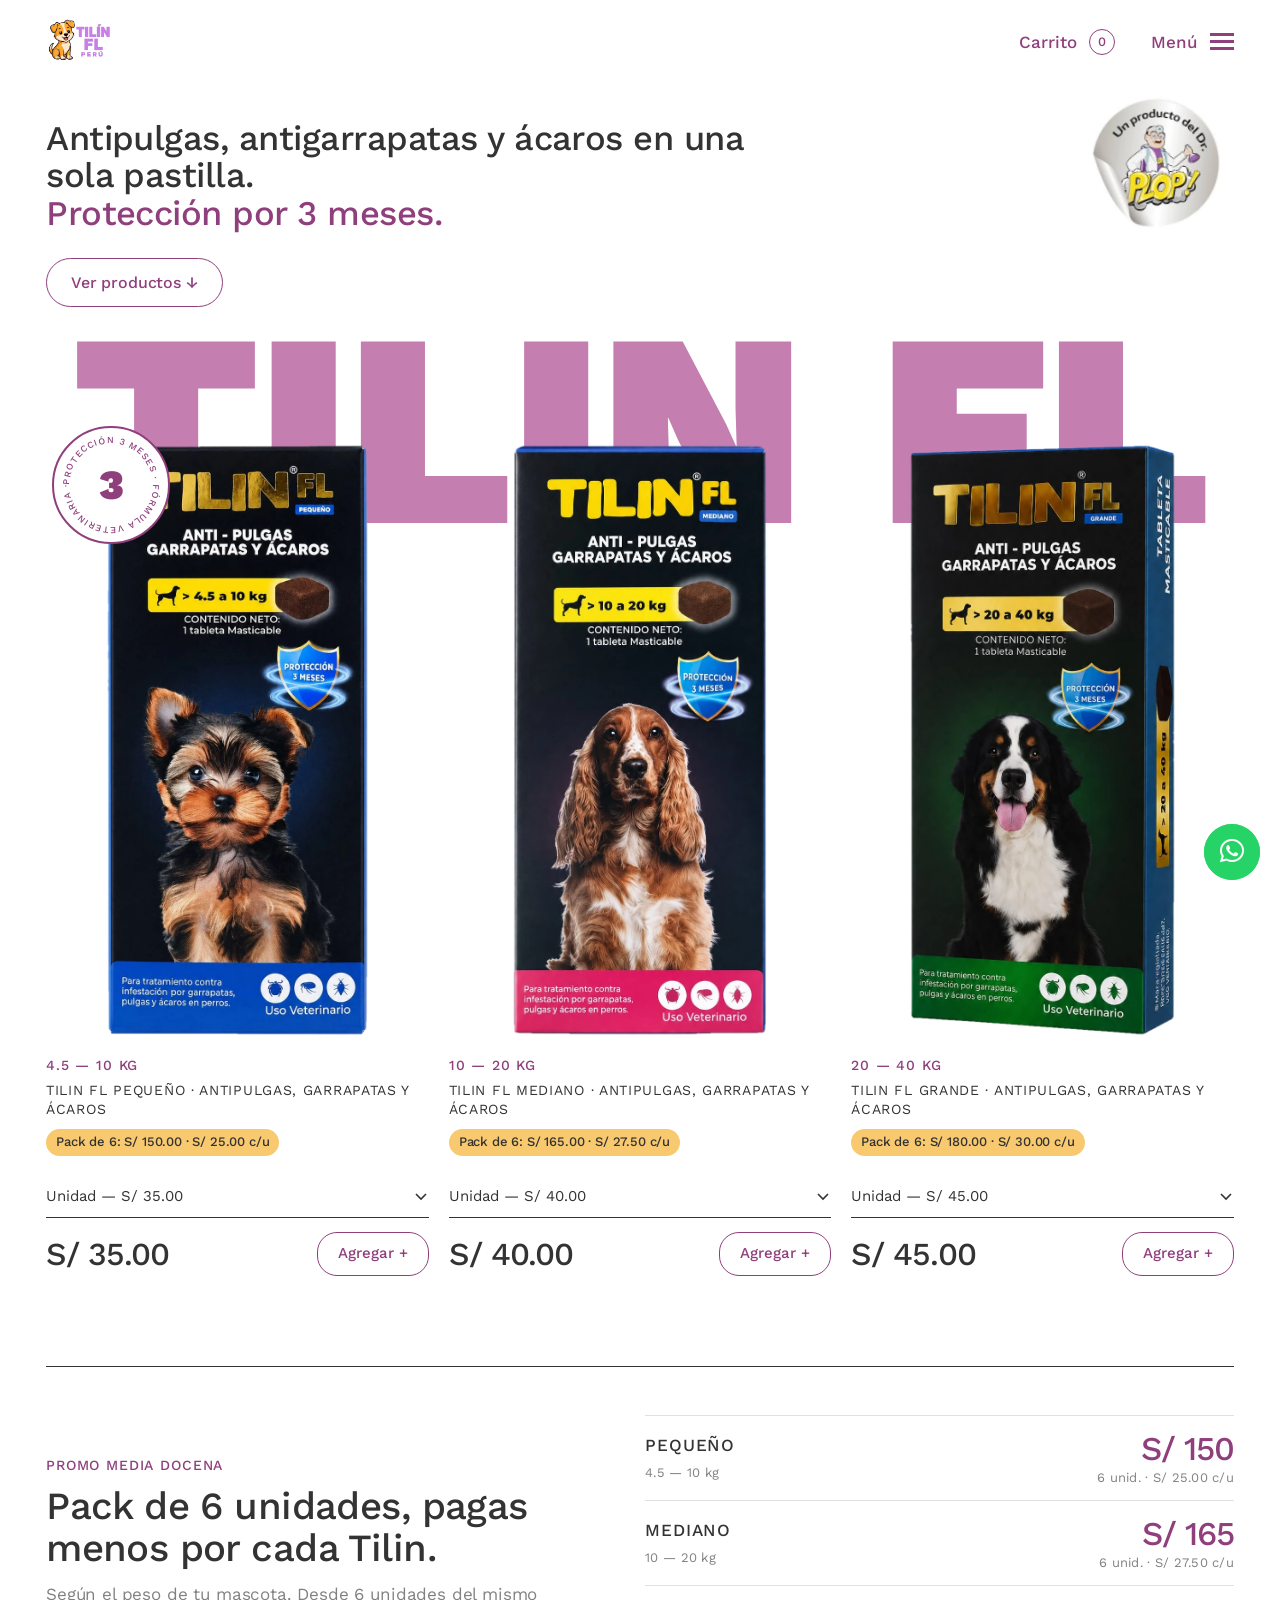
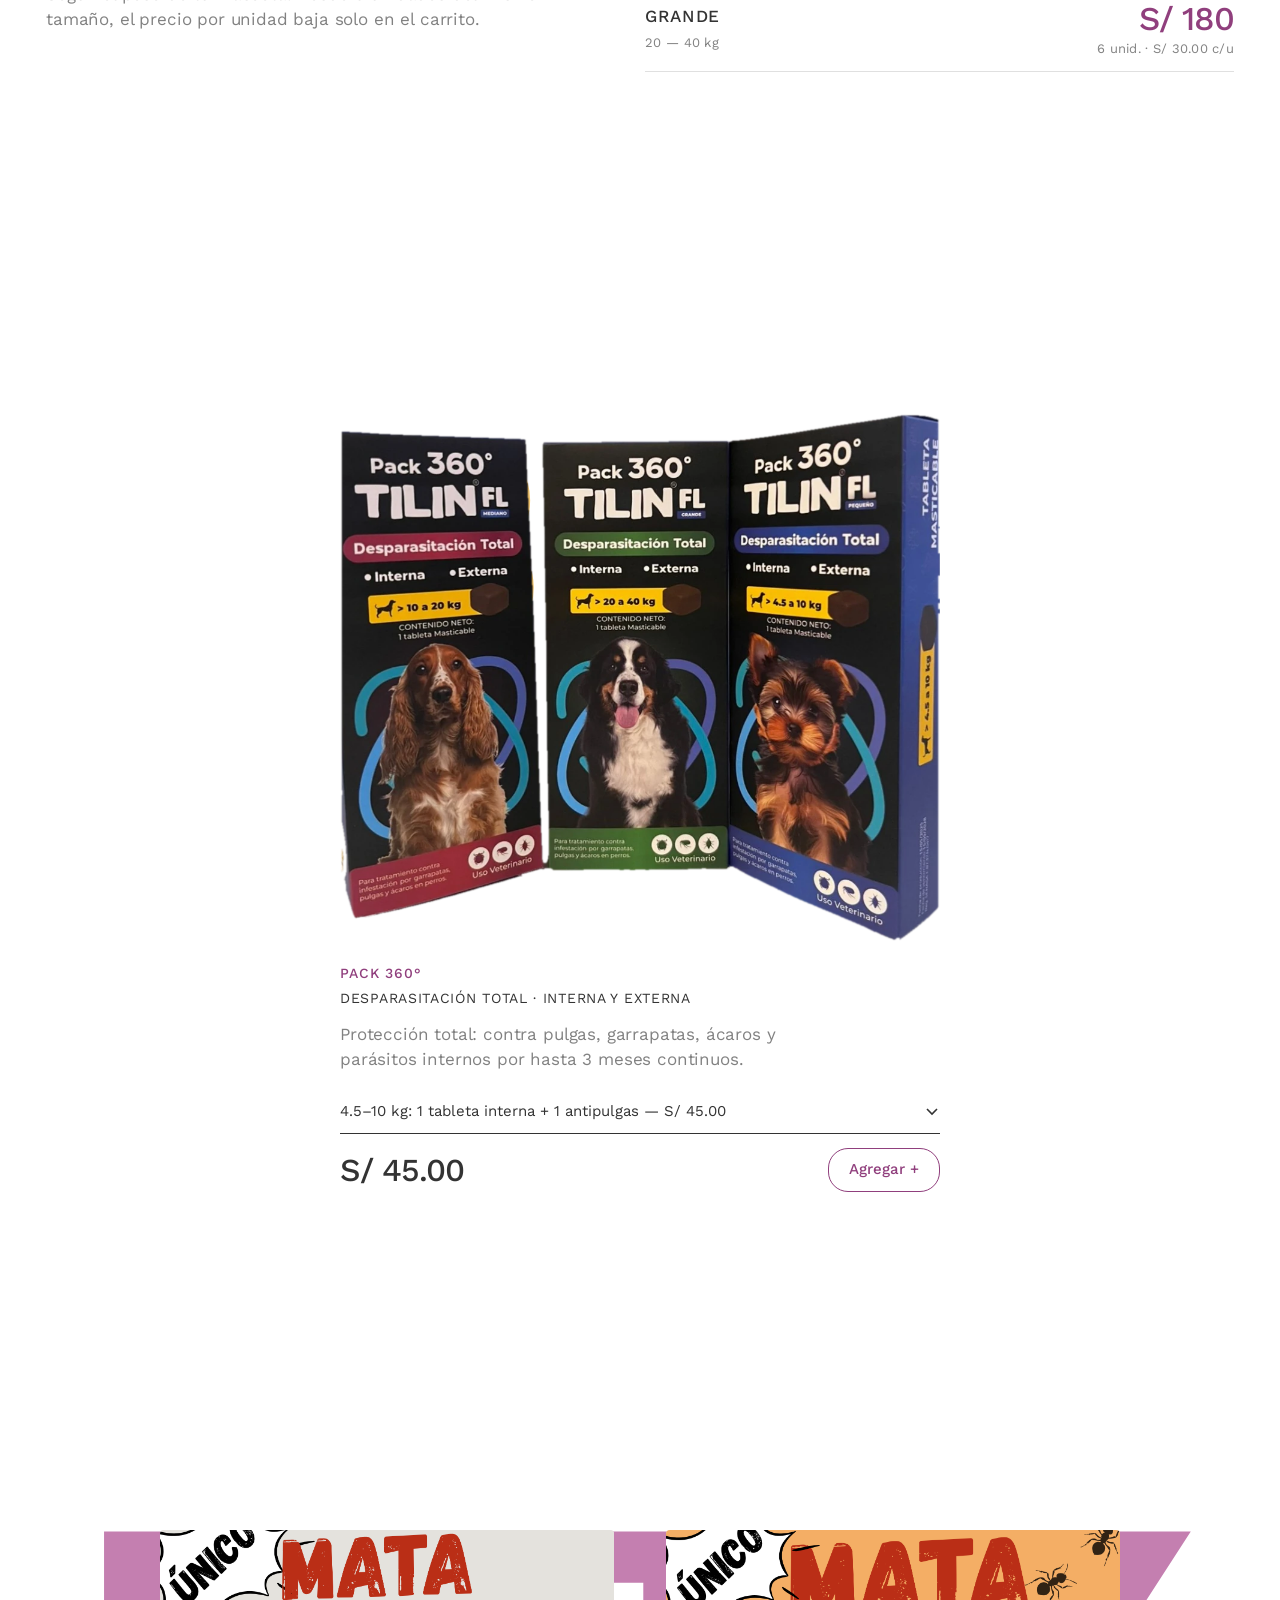
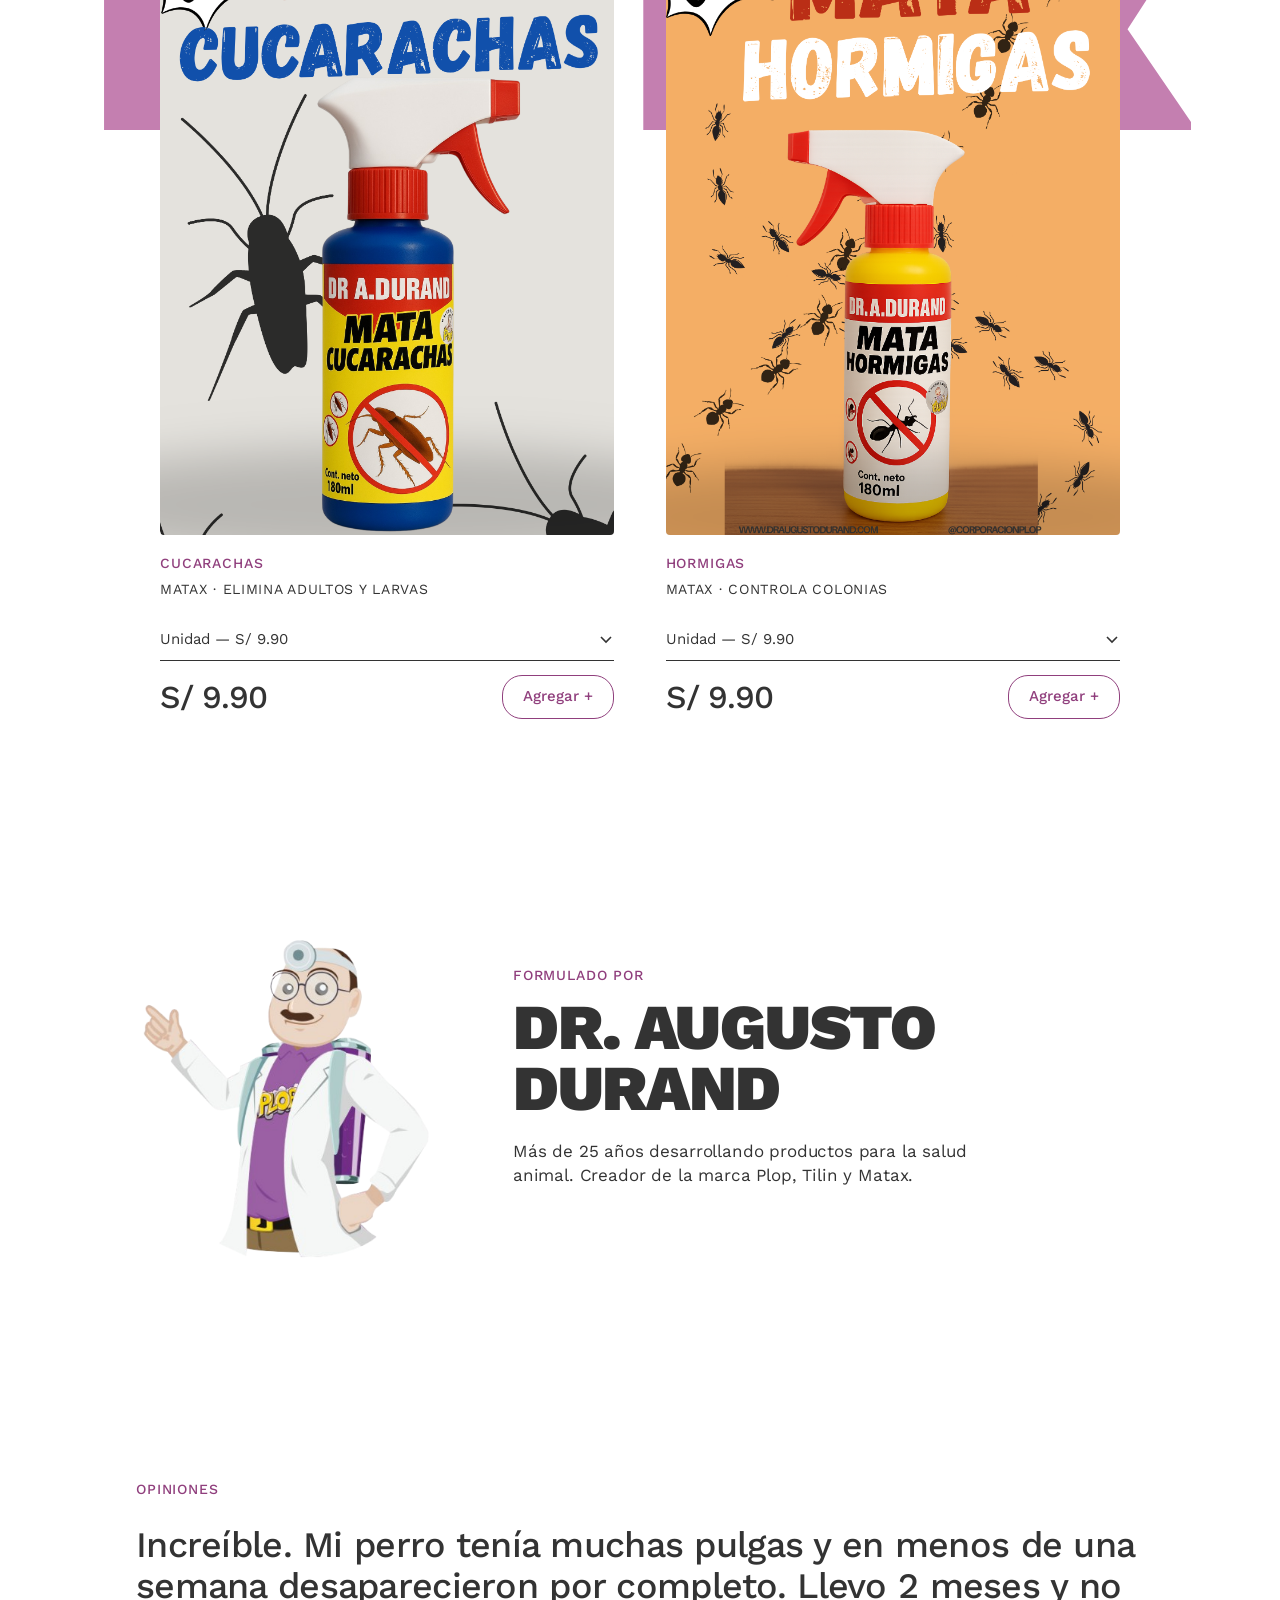
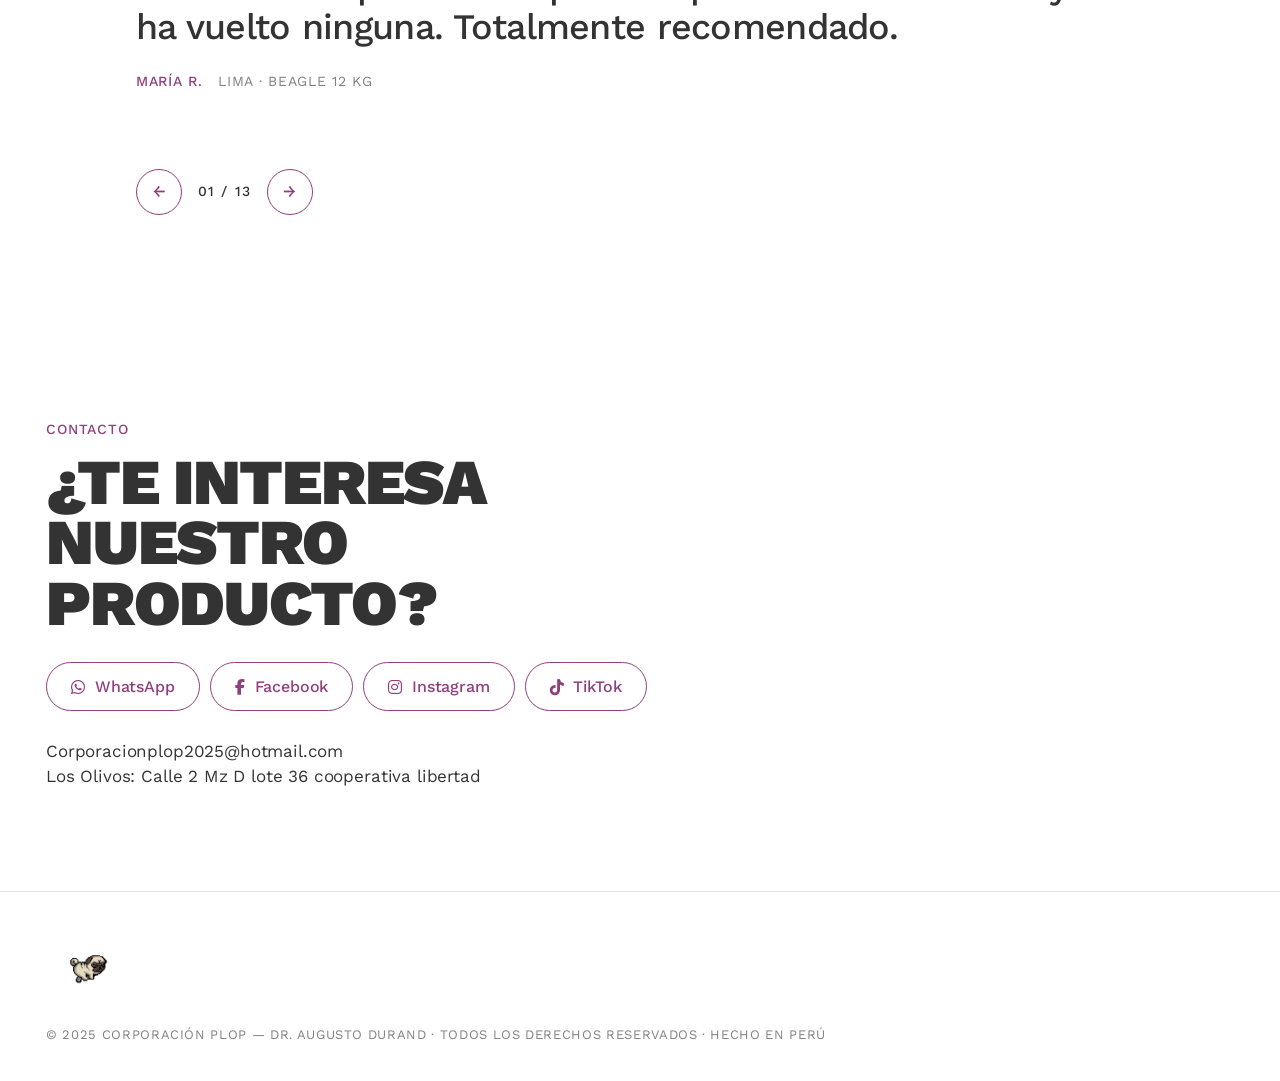
==== index.html @ ba348e35 "Promo media docena: mostrar precio del pack de 6 (pequeño S/150, mediano S/165, grande S/180)" ====
<!doctype html>
<html lang="es">
  <head>
    <meta charset="UTF-8" />
    <meta name="viewport" content="width=device-width, initial-scale=1.0" />
    <title>Tilin FL | Antipulgas para perros — Dr. Augusto Durand</title>

    <!-- SEO -->
    <meta name="description" content="Tilin FL: pastilla masticable antipulgas, antigarrapatas y ácaros para perros. 3 meses de protección. Fórmula del Dr. Augusto Durand. Compra por WhatsApp." />
    <meta name="keywords" content="Tilin FL, tilinfl, antipulgas para perros, pastilla antipulgas, antigarrapatas, Dr. Augusto Durand, Dr. Plop, Matax, Corporación Plop, Perú" />
    <meta name="robots" content="index, follow, max-image-preview:large" />
    <meta name="author" content="Dr. Augusto Durand" />

    <!-- Open Graph -->
    <meta property="og:title" content="Tilin FL | Antipulgas para perros — Dr. Augusto Durand" />
    <meta property="og:description" content="Pastilla masticable antipulgas, antigarrapatas y ácaros para perros. 3 meses de protección en una sola dosis. Tilin FL, del Dr. Augusto Durand." />
    <meta
      property="og:image"
      content="https://draugustodurand.com/images/tilin.png"
    />
    <meta property="og:url" content="https://draugustodurand.com" />
    <meta property="og:type" content="website" />
    <meta property="og:site_name" content="Tilin FL" />
    <meta property="og:locale" content="es_PE" />

    <!-- Twitter Card -->
    <meta name="twitter:card" content="summary_large_image" />
    <meta name="twitter:title" content="Tilin FL | Antipulgas para perros — Dr. Augusto Durand" />
    <meta name="twitter:description" content="Pastilla masticable antipulgas, antigarrapatas y ácaros para perros. 3 meses de protección en una sola dosis. Tilin FL, del Dr. Augusto Durand." />
    <meta
      name="twitter:image"
      content="https://draugustodurand.com/images/tilin.png"
    />

    <!-- Canonical -->
    <link rel="canonical" href="https://draugustodurand.com" />

    <!-- Google Site Verification -->
    <meta
      name="google-site-verification"
      content="GKd79jGCFyS9FEiNVHoQnipGeVpqKj_s1KsxTzn0bpI"
    />

    <!-- Schema.org JSON-LD -->
    <script type="application/ld+json">
      {
        "@context": "https://schema.org",
        "@graph": [
          {
            "@type": "Organization",
            "@id": "https://draugustodurand.com/#organizacion",
            "name": "Corporación Plop",
            "alternateName": [
              "Dr. Augusto Durand",
              "Tilin FL",
              "TilinFL"
            ],
            "url": "https://draugustodurand.com",
            "logo": "https://draugustodurand.com/images/tilin.png",
            "email": "Corporacionplop2025@hotmail.com",
            "sameAs": [
              "https://www.facebook.com/tilinflperu",
              "https://www.instagram.com/tilinflperu",
              "https://www.tiktok.com/@drplop_oficial",
              "https://www.tiktok.com/@tilinflperu"
            ]
          },
          {
            "@type": "LocalBusiness",
            "@id": "https://draugustodurand.com/#negocio",
            "name": "Tilin FL — Corporación Plop",
            "url": "https://draugustodurand.com",
            "image": "https://draugustodurand.com/images/tilin.png",
            "email": "Corporacionplop2025@hotmail.com",
            "telephone": "+51969780198",
            "address": {
              "@type": "PostalAddress",
              "streetAddress": "Calle 2 Mz D lote 36, cooperativa Libertad",
              "addressLocality": "Los Olivos",
              "addressRegion": "Lima",
              "addressCountry": "PE"
            },
            "geo": {
              "@type": "GeoCoordinates",
              "latitude": -12.0019985,
              "longitude": -77.0850711
            },
            "parentOrganization": {
              "@id": "https://draugustodurand.com/#organizacion"
            },
            "sameAs": [
              "https://www.facebook.com/tilinflperu",
              "https://www.instagram.com/tilinflperu",
              "https://www.tiktok.com/@drplop_oficial",
              "https://www.tiktok.com/@tilinflperu"
            ]
          },
          {
            "@type": "WebSite",
            "@id": "https://draugustodurand.com/#sitio",
            "url": "https://draugustodurand.com",
            "name": "Tilin FL",
            "alternateName": [
              "TilinFL",
              "Dr. Augusto Durand"
            ],
            "inLanguage": "es-PE",
            "publisher": {
              "@id": "https://draugustodurand.com/#organizacion"
            }
          },
          {
            "@type": "Product",
            "name": "Tilin FL Pequeño — Perros de 4.5 a 10 kg",
            "description": "Pastilla masticable antipulgas, antigarrapatas y ácaros para perros de 4.5 a 10 kg. Protección durante 3 meses.",
            "image": "https://draugustodurand.com/images/tilin-pequeno.webp",
            "brand": {
              "@type": "Brand",
              "name": "Tilin FL"
            },
            "manufacturer": {
              "@id": "https://draugustodurand.com/#organizacion"
            },
            "offers": {
              "@type": "Offer",
              "url": "https://draugustodurand.com/#productos",
              "priceCurrency": "PEN",
              "price": "35.00",
              "availability": "https://schema.org/InStock",
              "seller": {
                "@id": "https://draugustodurand.com/#organizacion"
              }
            }
          },
          {
            "@type": "Product",
            "name": "Tilin FL Mediano — Perros de 10 a 20 kg",
            "description": "Pastilla masticable antipulgas, antigarrapatas y ácaros para perros de 10 a 20 kg. Protección durante 3 meses.",
            "image": "https://draugustodurand.com/images/tilin-mediano.webp",
            "brand": {
              "@type": "Brand",
              "name": "Tilin FL"
            },
            "manufacturer": {
              "@id": "https://draugustodurand.com/#organizacion"
            },
            "offers": {
              "@type": "Offer",
              "url": "https://draugustodurand.com/#productos",
              "priceCurrency": "PEN",
              "price": "40.00",
              "availability": "https://schema.org/InStock",
              "seller": {
                "@id": "https://draugustodurand.com/#organizacion"
              }
            }
          },
          {
            "@type": "Product",
            "name": "Tilin FL Grande — Perros de 20 a 40 kg",
            "description": "Pastilla masticable antipulgas, antigarrapatas y ácaros para perros de 20 a 40 kg. Protección durante 3 meses.",
            "image": "https://draugustodurand.com/images/tilin-grande.webp",
            "brand": {
              "@type": "Brand",
              "name": "Tilin FL"
            },
            "manufacturer": {
              "@id": "https://draugustodurand.com/#organizacion"
            },
            "offers": {
              "@type": "Offer",
              "url": "https://draugustodurand.com/#productos",
              "priceCurrency": "PEN",
              "price": "45.00",
              "availability": "https://schema.org/InStock",
              "seller": {
                "@id": "https://draugustodurand.com/#organizacion"
              }
            }
          },
          {
            "@type": "Product",
            "name": "Pack Tilin FL 360°",
            "description": "Desparasitación total interna y externa: pulgas, garrapatas, ácaros y parásitos internos por hasta 3 meses.",
            "image": "https://draugustodurand.com/images/tilin-pack360.webp",
            "brand": {
              "@type": "Brand",
              "name": "Tilin FL"
            },
            "manufacturer": {
              "@id": "https://draugustodurand.com/#organizacion"
            },
            "offers": {
              "@type": "Offer",
              "url": "https://draugustodurand.com/#productos",
              "priceCurrency": "PEN",
              "price": "45.00",
              "availability": "https://schema.org/InStock",
              "seller": {
                "@id": "https://draugustodurand.com/#organizacion"
              }
            }
          },
          {
            "@type": "Product",
            "name": "Matax Mata Cucarachas",
            "description": "Insecticida en spray contra cucarachas. Elimina adultos y larvas e inhibe la reproducción.",
            "image": "https://draugustodurand.com/images/cucarachas.png",
            "brand": {
              "@type": "Brand",
              "name": "Matax"
            },
            "manufacturer": {
              "@id": "https://draugustodurand.com/#organizacion"
            },
            "offers": {
              "@type": "Offer",
              "url": "https://draugustodurand.com/#productos",
              "priceCurrency": "PEN",
              "price": "9.90",
              "availability": "https://schema.org/InStock",
              "seller": {
                "@id": "https://draugustodurand.com/#organizacion"
              }
            }
          },
          {
            "@type": "Product",
            "name": "Matax Mata Hormigas",
            "description": "Insecticida en spray contra hormigas. Controla colonias y ofrece protección duradera.",
            "image": "https://draugustodurand.com/images/hormigas.png",
            "brand": {
              "@type": "Brand",
              "name": "Matax"
            },
            "manufacturer": {
              "@id": "https://draugustodurand.com/#organizacion"
            },
            "offers": {
              "@type": "Offer",
              "url": "https://draugustodurand.com/#productos",
              "priceCurrency": "PEN",
              "price": "9.90",
              "availability": "https://schema.org/InStock",
              "seller": {
                "@id": "https://draugustodurand.com/#organizacion"
              }
            }
          }
        ]
      }
    </script>

    <!-- Fuentes y estilos -->
    <link rel="preconnect" href="https://fonts.googleapis.com" />
    <link rel="preconnect" href="https://fonts.gstatic.com" crossorigin />
    <link
      href="https://fonts.googleapis.com/css2?family=Work+Sans:wght@400;500;900&display=swap"
      rel="stylesheet"
    />
    <link
      rel="stylesheet"
      href="https://cdnjs.cloudflare.com/ajax/libs/font-awesome/6.5.0/css/all.min.css"
    />
    <link rel="stylesheet" href="css/styles.css?v=20261006" />

    <link rel="icon" href="images/tilin.png" type="image/png" />
    <meta name="theme-color" content="#ffffff" />

    <script>
      document.documentElement.classList.add("js");
    </script>

    <!-- Google Ads -->
    <script
      async
      src="https://www.googletagmanager.com/gtag/js?id=AW-17490215386"
    ></script>
    <script>
      window.dataLayer = window.dataLayer || [];
      function gtag() {
        dataLayer.push(arguments);
      }
      gtag("js", new Date());
      gtag("config", "AW-17490215386");
    </script>
  </head>

  <body class="is-loading">
    <!-- Pantalla de carga -->
    <div id="loading-screen" aria-hidden="true">
      <img src="images/tilin.png" alt="" class="loading-logo" />
    </div>

    <!-- ── CABECERA ────────────────────────────────────────────── -->
    <header class="site-header" id="site-header">
      <a href="#inicio" class="logo" aria-label="Tilin FL — inicio">
        <img src="images/tilin.png" alt="Tilin FL" />
      </a>
      <div class="head-actions">
        <button class="link-btn" id="open-cart" aria-label="Abrir carrito">
          Carrito <span class="cart-count" aria-live="polite">0</span>
        </button>
        <button
          class="menu-btn"
          id="menu-btn"
          aria-expanded="false"
          aria-controls="menu"
        >
          <span class="menu-word">Menú</span>
          <span class="menu-lines" aria-hidden="true"><i></i><i></i><i></i></span>
        </button>
      </div>
    </header>

    <!-- Menú a pantalla completa -->
    <nav class="menu" id="menu" aria-label="Navegación principal" aria-hidden="true">
      <a href="#inicio">Inicio</a>
      <a href="#pack360">Pack 360</a>
      <a href="#matax">Matax</a>
      <a href="#doctor">El doctor</a>
      <a href="#opiniones">Opiniones</a>
      <a href="#contacto">Contacto</a>
    </nav>

    <a
      class="wa-fab"
      href="https://wa.me/51969780198"
      target="_blank"
      rel="noopener"
      aria-label="Contactar por WhatsApp"
    >
      <i class="fab fa-whatsapp"></i>
    </a>
    <div id="toast" role="status" aria-live="polite"></div>

    <main>
      <!-- ══ 01 · TILIN (hero + productos) ════════════════════════ -->
      <section id="inicio" class="bb bb-a hero">
        <img
          class="plop-sello"
          src="images/plop-sello.webp"
          alt="Un producto del Dr. Plop"
          width="338"
          height="333"
        />
        <div class="hero-intro">
          <h1 data-reveal>
            Antipulgas, antigarrapatas y ácaros en una sola pastilla.
            <span>Protección por 3 meses.</span>
          </h1>
          <a href="#tilin" class="pill" data-reveal style="--d: 0.15s"
            >Ver productos ↓</a
          >
        </div>

        <div class="stage" id="tilin">
          <p class="bb-word" aria-label="Tilin FL" data-word>Tilin FL</p>

          <div class="seal" aria-hidden="true">
            <svg viewBox="0 0 120 120">
              <defs>
                <path
                  id="seal-path"
                  d="M60,60 m-44,0 a44,44 0 1,1 88,0 a44,44 0 1,1 -88,0"
                />
              </defs>
              <text>
                <textPath href="#seal-path">
                  Protección 3 meses · Fórmula veterinaria ·
                </textPath>
              </text>
            </svg>
            <b>3</b>
          </div>

          <div class="row row-3" data-group="tilin"></div>

          <div class="promo" data-reveal>
            <div class="promo-head">
              <p class="tag">Promo media docena</p>
              <h2>Pack de 6 unidades, pagas menos por cada Tilin.</h2>
              <p class="note">
                Según el peso de tu mascota. Desde 6 unidades del mismo tamaño,
                el precio por unidad baja solo en el carrito.
              </p>
            </div>
            <ul class="promo-list">
              <li>
                <span>Pequeño<small>4.5 — 10 kg</small></span>
                <b>S/ 150<small>6 unid. · S/ 25.00 c/u</small></b>
              </li>
              <li>
                <span>Mediano<small>10 — 20 kg</small></span>
                <b>S/ 165<small>6 unid. · S/ 27.50 c/u</small></b>
              </li>
              <li>
                <span>Grande<small>20 — 40 kg</small></span>
                <b>S/ 180<small>6 unid. · S/ 30.00 c/u</small></b>
              </li>
            </ul>
          </div>
        </div>
      </section>

      <!-- ══ 02 · PACK 360 ════════════════════════════════════════ -->
      <section id="pack360" class="bb bb-b">
        <div class="stage">
          <p class="bb-word" aria-label="360" data-word>360</p>
          <div class="row row-solo" data-group="pack360"></div>
        </div>
      </section>

      <!-- ══ 03 · MATAX ═══════════════════════════════════════════ -->
      <section id="matax" class="bb bb-a">
        <div class="stage">
          <p class="bb-word" aria-label="Matax" data-word>Matax</p>
          <div class="row row-2" data-group="matax"></div>
        </div>
      </section>

      <!-- ══ 04 · EL DOCTOR ═══════════════════════════════════════ -->
      <section id="doctor" class="doctor">
        <img
          src="images/imgDocPix.png"
          alt="Dr. Augusto Durand — Dr. Plop"
          loading="lazy"
          data-reveal
        />
        <div class="doctor-copy">
          <p class="tag" data-reveal>Formulado por</p>
          <h2 data-reveal style="--d: 0.1s">Dr. Augusto Durand</h2>
          <p class="note" data-reveal style="--d: 0.2s">
            Más de 25 años desarrollando productos para la salud animal.
            Creador de la marca Plop, Tilin y Matax.
          </p>
          <p class="note soon" data-reveal style="--d: 0.3s">
            Próximamente: shampoo y spray antipulgas.
          </p>
        </div>
      </section>

      <!-- ══ 05 · OPINIONES ═══════════════════════════════════════ -->
      <section id="opiniones" class="reviews">
        <p class="tag" data-reveal>Opiniones</p>
        <div class="quotes" id="quotes">
          <figure class="quote active">
            <blockquote>
              Increíble. Mi perro tenía muchas pulgas y en menos de una semana
              desaparecieron por completo. Llevo 2 meses y no ha vuelto
              ninguna. Totalmente recomendado.
            </blockquote>
            <figcaption><b>María R.</b> Lima · Beagle 12 kg</figcaption>
          </figure>
          <figure class="quote">
            <blockquote>
              Es una pastilla que mi perro se come sin problema mezclada con la
              comida. Antes con las pipetas era un drama. Muy práctico y
              efectivo.
            </blockquote>
            <figcaption><b>Carlos M.</b> San Isidro · Labrador 28 kg</figcaption>
          </figure>
          <figure class="quote">
            <blockquote>
              Compré el PACK 360 y es excelente. Protección completa interna y
              externa. El Dr. Durand sabe lo que hace, se nota la diferencia
              con otros productos del mercado.
            </blockquote>
            <figcaption><b>Luisa V.</b> Miraflores · Caniche 7 kg</figcaption>
          </figure>
          <figure class="quote">
            <blockquote>
              Tengo 3 perros de distintos tamaños y compro las 3 versiones.
              Calidad constante, mis mascotas están sin pulgas hace meses.
              Super recomendado para hogares con varios perros.
            </blockquote>
            <figcaption><b>Ana P.</b> Surco · 3 perros, distintos tamaños</figcaption>
          </figure>
          <figure class="quote">
            <blockquote>
              Mi golden retriever es grande y siempre le llegaban garrapatas
              del parque. Con Tilin 20-40kg desaparecieron por completo. Ya
              compré la docena para tener stock.
            </blockquote>
            <figcaption><b>Jorge L.</b> La Molina · Golden Retriever 35 kg</figcaption>
          </figure>
          <figure class="quote">
            <blockquote>
              Usé el MATAX para cucarachas en mi cocina. En 48 horas no quedó
              ninguna. Llevaba semanas con el problema y otros productos no
              funcionaban. Este sí.
            </blockquote>
            <figcaption><b>Patricia G.</b> Los Olivos · MATAX Cucarachas</figcaption>
          </figure>
          <figure class="quote">
            <blockquote>
              Compro en media docena para ahorrar. El precio por unidad baja
              bastante y la calidad es la misma. Mi perrita de 8 kg lleva 6
              meses sin ni una pulga.
            </blockquote>
            <figcaption><b>Rosario C.</b> Jesús María · Schnauzer 8 kg</figcaption>
          </figure>
          <figure class="quote">
            <blockquote>
              El Dr. Plop me recomendó personalmente el PACK 360 para mi perro
              que tenía parásitos internos y externos. Resultado excelente. Muy
              buen servicio y atención por WhatsApp.
            </blockquote>
            <figcaption><b>Eduardo R.</b> Surco · Husky 27 kg</figcaption>
          </figure>
          <figure class="quote">
            <blockquote>
              El MATAX para hormigas funcionó perfecto en mi jardín. Apliqué en
              las esquinas y en 3 días desaparecieron las colonias. Llevo un
              mes sin ver ni una. 100% efectivo.
            </blockquote>
            <figcaption><b>Carmen H.</b> Pueblo Libre · MATAX Hormigas</figcaption>
          </figure>
          <figure class="quote">
            <blockquote>
              Mi veterinaria me recomendó Tilin. Quedé impresionada con los
              resultados. Mi perro saltaba de alegría y ya no se rasca.
              Definitivamente no vuelvo a las pipetas.
            </blockquote>
            <figcaption><b>Valeria M.</b> Barranco · Cocker 11 kg</figcaption>
          </figure>
          <figure class="quote">
            <blockquote>
              Excelente relación precio-calidad. Compré la docena para mi
              negocio de peluquería canina y mis clientes están muy contentos.
              Los perros llegan y salen protegidos.
            </blockquote>
            <figcaption><b>Milagros T.</b> San Borja · Peluquería canina</figcaption>
          </figure>
          <figure class="quote">
            <blockquote>
              Tenía miedo de darle una pastilla a mi perro por primera vez pero
              se la comió solita. Sin drama, sin estrés. Y lo mejor: 3 meses de
              protección total. No lo cambio por nada.
            </blockquote>
            <figcaption><b>Daniela F.</b> Miraflores · Poodle 6 kg</figcaption>
          </figure>
          <figure class="quote">
            <blockquote>
              Compré para mis dos bulldogs. El de 22 kg y el de 31 kg. Los dos
              perfectos, sin pulgas ni garrapatas. La entrega fue rápida y el
              producto llegó bien embalado. Volveré a comprar.
            </blockquote>
            <figcaption><b>Roberto S.</b> San Miguel · 2 Bulldogs</figcaption>
          </figure>
        </div>
        <div class="quotes-nav">
          <button class="circle" id="q-prev" aria-label="Opinión anterior">←</button>
          <span id="q-count">01 / 13</span>
          <button class="circle" id="q-next" aria-label="Opinión siguiente">→</button>
        </div>
      </section>

      <!-- ══ 06 · CONTACTO ════════════════════════════════════════ -->
      <section id="contacto" class="contact">
        <div class="contact-copy">
          <p class="tag" data-reveal>Contacto</p>
          <h2 data-reveal style="--d: 0.1s">¿Te interesa nuestro producto?</h2>
          <div class="pills" data-reveal style="--d: 0.2s">
            <a
              href="https://wa.me/51969382661"
              target="_blank"
              rel="noopener"
              class="pill"
              ><i class="fab fa-whatsapp"></i> WhatsApp</a
            >
            <a
              href="https://www.facebook.com/tilinflperu"
              target="_blank"
              rel="noopener"
              class="pill"
              ><i class="fab fa-facebook-f"></i> Facebook</a
            >
            <a
              href="https://www.instagram.com/tilinflperu"
              target="_blank"
              rel="noopener"
              class="pill"
              ><i class="fab fa-instagram"></i> Instagram</a
            >
            <a
              href="https://www.tiktok.com/@drplop_oficial"
              target="_blank"
              rel="noopener"
              class="pill"
              ><i class="fab fa-tiktok"></i> TikTok</a
            >
          </div>
          <p class="note" data-reveal style="--d: 0.3s">
            Corporacionplop2025@hotmail.com<br />
            Los Olivos: Calle 2 Mz D lote 36 cooperativa libertad
          </p>
        </div>
        <iframe
          data-reveal
          src="https://www.google.com/maps/embed?pb=!1m17!1m12!1m3!1d4883.334364468777!2d-77.08507112493949!3d-12.001998488231324!2m3!1f0!2f0!3f0!3m2!1i1024!2i768!4f13.1!3m2!1m1!2zMTLCsDAwJzA3LjIiUyA3N8KwMDQnNTcuMCJX!5e1!3m2!1ses!2spe!4v1752338710364!5m2!1ses!2spe"
          loading="lazy"
          referrerpolicy="no-referrer-when-downgrade"
          title="Mapa de ubicación"
        ></iframe>
      </section>
    </main>

    <footer class="footer">
      <div class="footer-run" aria-hidden="true">
        <img src="images/perrito.gif" alt="" loading="lazy" />
      </div>
      <p class="footer-legal">
        © 2025 Corporación Plop — Dr. Augusto Durand · Todos los derechos
        reservados · Hecho en Perú
      </p>
    </footer>

    <!-- ── CARRITO ─────────────────────────────────────────────── -->
    <div class="overlay" id="overlay"></div>
    <aside class="drawer" id="drawer" aria-label="Carrito" aria-hidden="true">
      <div class="drawer-head">
        <h2>Tu pedido</h2>
        <button class="circle" id="close-cart" aria-label="Cerrar carrito">
          ✕
        </button>
      </div>
      <ul id="lista-carrito" class="cart-list"></ul>
      <div class="drawer-foot">
        <div class="row-line">
          <span>Subtotal</span><span id="subtotal">S/ 0.00</span>
        </div>
        <div class="row-line"><span>Envío</span><span>Consultar</span></div>
        <div class="row-line total">
          <strong>Total</strong><strong id="total-carrito">S/ 0.00</strong>
        </div>
        <fieldset class="numbers" id="wa-numbers">
          <legend id="wa-legend">¿A qué número quieres escribir?</legend>
          <div class="num-list" id="num-list"></div>
        </fieldset>
        <a id="whatsapp-btn" href="#" target="_blank" class="pill pill-solid">
          <i class="fab fa-whatsapp"></i> Check out por WhatsApp
        </a>
      </div>
    </aside>

    <script src="js/script.js?v=20261006" defer></script>
  </body>
</html>
---- css/styles.css ----
/* ============================================================
   TILIN FL — styles.css  (minimalista · el producto es el protagonista)
   Variables → Base → Cabecera/Menú → Escenas de producto →
   Secciones → Carrito → Animaciones → Responsive
   ============================================================ */

:root {
  /* Marca (se mantienen los morados originales) */
  --primary: #903f7d;
  --primary-dark: #722d63;
  --lilac: #c47fb0; /* palabra gigante A */
  --butter: #f8c96e; /* palabra gigante B (tono del perrito del logo) */

  --bg: #ffffff;
  --ink: #333333;
  --ink-soft: rgba(51, 51, 51, 0.62);

  --pad: clamp(20px, 3.6vw, 56px);
  --max: 1400px;
  --header-h: 84px;
  --w: clamp(6rem, 23.5vw, 20.8rem); /* tamaño de la palabra gigante */

  --r-body: 4px;
  --r-btn: 20px;
  --r-pill: 100px;

  --ease: cubic-bezier(0.2, 0.7, 0.1, 1);
  --font: "Work Sans", system-ui, -apple-system, "Segoe UI", sans-serif;
}

*,
*::before,
*::after {
  box-sizing: border-box;
  margin: 0;
  padding: 0;
}

html {
  scroll-behavior: smooth;
  scroll-padding-top: 70px;
  -webkit-text-size-adjust: 100%;
}

body {
  font-family: var(--font);
  background: var(--bg);
  color: var(--ink);
  line-height: 1.45;
  letter-spacing: -0.01em;
  overflow-x: hidden;
}
body.is-loading,
body.no-scroll {
  overflow: hidden;
}

img,
iframe {
  display: block;
  max-width: 100%;
}
a {
  color: inherit;
  text-decoration: none;
}
button,
select {
  font: inherit;
  color: inherit;
  cursor: pointer;
}
button {
  background: none;
  border: 0;
}
ul {
  list-style: none;
}
:focus-visible {
  outline: 2px solid var(--primary);
  outline-offset: 3px;
}

/* ── Tipografía base ────────────────────────────────────────── */
.tag {
  font-size: 0.875rem;
  font-weight: 500;
  letter-spacing: 0.06em;
  text-transform: uppercase;
  color: var(--primary);
}
.note {
  font-size: 1.0625rem;
  line-height: 1.45;
}

/* ── Botones (contorno, sin relleno) ────────────────────────── */
.pill {
  display: inline-flex;
  align-items: center;
  justify-content: center;
  gap: 10px;
  padding: 12px 24px;
  border: 1.5px solid var(--primary);
  border-radius: var(--r-pill);
  color: var(--primary);
  background: transparent;
  font-size: 1rem;
  font-weight: 500;
  letter-spacing: -0.01em;
  white-space: nowrap;
  transition:
    transform 0.4s var(--ease),
    background 0.3s,
    color 0.3s;
}
.pill:hover {
  transform: translateY(-3px);
  background: rgba(144, 63, 125, 0.08);
}
.pill:active {
  transform: scale(0.97);
}
.pill-solid {
  width: 100%;
  background: var(--primary);
  color: #fff;
}
.pill-solid:hover {
  background: var(--primary-dark);
}
.btn-line {
  padding: 10px 20px;
  border: 1.5px solid var(--primary);
  border-radius: var(--r-btn);
  color: var(--primary);
  font-size: 0.9375rem;
  font-weight: 500;
  white-space: nowrap;
  transition:
    transform 0.4s var(--ease),
    background 0.3s;
}
.btn-line:hover {
  transform: translateY(-2px);
  background: rgba(144, 63, 125, 0.08);
}
.circle {
  display: grid;
  place-items: center;
  width: 46px;
  height: 46px;
  border: 1.5px solid var(--primary);
  border-radius: 50%;
  color: var(--primary);
  font-size: 1.05rem;
  transition:
    transform 0.4s var(--ease),
    background 0.3s;
}
.circle:hover {
  background: rgba(144, 63, 125, 0.08);
  transform: scale(1.06);
}

/* ── Carga ──────────────────────────────────────────────────── */
#loading-screen {
  position: fixed;
  inset: 0;
  z-index: 200;
  display: grid;
  place-items: center;
  background: var(--bg);
  transition:
    opacity 0.6s var(--ease),
    visibility 0.6s;
}
#loading-screen.hide {
  opacity: 0;
  visibility: hidden;
}
.loading-logo {
  width: 140px;
  animation: breathe 1.6s ease-in-out infinite;
}
@keyframes breathe {
  50% {
    transform: scale(1.08);
  }
}

/* ── Cabecera ───────────────────────────────────────────────── */
.site-header {
  position: fixed;
  inset: 0 0 auto 0;
  z-index: 60;
  height: var(--header-h);
  padding: 0 var(--pad);
  display: flex;
  align-items: center;
  justify-content: space-between;
}
.site-header::before {
  content: "";
  position: absolute;
  inset: 0;
  z-index: -1;
  background: rgba(255, 255, 255, 0.9);
  backdrop-filter: blur(10px);
  -webkit-backdrop-filter: blur(10px);
  border-bottom: 1px solid rgba(51, 51, 51, 0.12);
  opacity: 0;
  transition: opacity 0.4s var(--ease);
}
.site-header.scrolled::before,
.site-header.menu-open::before {
  opacity: 1;
}
.logo img {
  width: 68px;
  height: 68px;
  object-fit: contain;
  transition: transform 0.5s var(--ease);
}
.logo:hover img {
  transform: rotate(-6deg) scale(1.06);
}
.head-actions {
  display: flex;
  align-items: center;
  gap: clamp(18px, 3vw, 36px);
}
.link-btn,
.menu-btn {
  display: inline-flex;
  align-items: center;
  gap: 12px;
  font-size: 1.0625rem;
  font-weight: 500;
  color: var(--primary);
}
.cart-count {
  display: inline-grid;
  place-items: center;
  min-width: 26px;
  height: 26px;
  padding: 0 6px;
  border: 1.5px solid var(--primary);
  border-radius: 50%;
  font-size: 0.8rem;
}
.cart-count.bump {
  animation: bump 0.45s var(--ease);
}
@keyframes bump {
  40% {
    transform: scale(1.4);
  }
}
.menu-lines {
  display: grid;
  gap: 4px;
  width: 24px;
}
.menu-lines i {
  display: block;
  height: 3px;
  background: var(--primary);
  transition:
    transform 0.4s var(--ease),
    opacity 0.3s;
}
.menu-btn[aria-expanded="true"] .menu-lines i:nth-child(1) {
  transform: translateY(7px) rotate(45deg);
}
.menu-btn[aria-expanded="true"] .menu-lines i:nth-child(2) {
  opacity: 0;
}
.menu-btn[aria-expanded="true"] .menu-lines i:nth-child(3) {
  transform: translateY(-7px) rotate(-45deg);
}

/* Menú a pantalla completa */
.menu {
  position: fixed;
  inset: 0;
  z-index: 55;
  display: flex;
  flex-direction: column;
  justify-content: center;
  padding: var(--header-h) var(--pad) 40px;
  background: var(--bg);
  opacity: 0;
  visibility: hidden;
  transition:
    opacity 0.5s var(--ease),
    visibility 0.5s;
}
.menu.open {
  opacity: 1;
  visibility: visible;
}
.menu a {
  width: fit-content;
  font-size: clamp(2.6rem, 9.5vw, 7.2rem);
  font-weight: 900;
  line-height: 0.95;
  letter-spacing: -0.02em;
  text-transform: uppercase;
  color: var(--primary);
  opacity: 0;
  transform: translateY(40px);
  transition:
    opacity 0.7s var(--ease),
    transform 0.7s var(--ease),
    color 0.3s;
}
.menu.open a {
  opacity: 1;
  transform: none;
}
.menu.open a:nth-child(2) {
  transition-delay: 0.05s;
}
.menu.open a:nth-child(3) {
  transition-delay: 0.1s;
}
.menu.open a:nth-child(4) {
  transition-delay: 0.15s;
}
.menu.open a:nth-child(5) {
  transition-delay: 0.2s;
}
.menu.open a:nth-child(6) {
  transition-delay: 0.25s;
}
.menu a:hover {
  color: var(--lilac);
}

/* ── WhatsApp flotante + toast ──────────────────────────────── */
.wa-fab {
  position: fixed;
  right: 20px;
  bottom: 20px;
  z-index: 50;
  display: grid;
  place-items: center;
  width: 56px;
  height: 56px;
  border-radius: 50%;
  background: #25d366;
  color: #fff;
  font-size: 1.7rem;
  transition: transform 0.4s var(--ease);
}
.wa-fab::before {
  content: "";
  position: absolute;
  inset: 0;
  border-radius: 50%;
  border: 1px solid #25d366;
  animation: ping 2.6s ease-out infinite;
}
.wa-fab:hover {
  transform: scale(1.1);
}
@keyframes ping {
  to {
    transform: scale(1.7);
    opacity: 0;
  }
}
#toast {
  position: fixed;
  left: 50%;
  bottom: 28px;
  z-index: 120;
  padding: 12px 24px;
  border: 1.5px solid var(--primary);
  border-radius: var(--r-pill);
  background: var(--bg);
  color: var(--primary);
  font-size: 0.9375rem;
  font-weight: 500;
  opacity: 0;
  visibility: hidden;
  transform: translate(-50%, 200%);
  transition:
    transform 0.5s var(--ease),
    opacity 0.4s,
    visibility 0.5s;
}
#toast.show {
  opacity: 1;
  visibility: visible;
  transform: translate(-50%, 0);
}

/* ══════════════════════════════════════════════════════════════
   ESCENAS DE PRODUCTO (palabra gigante + producto)
   ══════════════════════════════════════════════════════════════ */
.bb {
  position: relative;
  overflow: hidden;
  padding-top: clamp(60px, 9vw, 130px);
}
.bb-a {
  --word: var(--lilac);
}
.bb-b {
  --word: var(--butter);
}
.hero {
  --w: clamp(3.6rem, 21.5vw, 19.5rem);
  padding-top: calc(var(--header-h) + 36px);
}

.hero-intro {
  max-width: var(--max);
  margin: 0 auto;
  padding: 0 var(--pad);
  position: relative;
  z-index: 3;
}
.hero-intro h1 {
  max-width: 21em;
  margin-bottom: 26px;
  font-size: clamp(1.35rem, 2.7vw, 2.5rem);
  font-weight: 500;
  line-height: 1.08;
  letter-spacing: -0.015em;
}
.hero-intro h1 span {
  display: block;
  color: var(--primary);
}

.stage {
  display: flow-root;
  position: relative;
  max-width: var(--max);
  margin: 0 auto;
  padding: 0 var(--pad) clamp(60px, 8vw, 110px);
}
.hero .stage {
  padding-top: 0;
  margin-top: clamp(10px, 2vw, 30px);
}

.bb-word {
  position: absolute;
  top: 0;
  left: 50%;
  z-index: 0;
  transform: translate(-50%, var(--py, 0px));
  font-size: var(--w);
  font-weight: 900;
  line-height: 0.7;
  letter-spacing: -0.01em;
  text-transform: uppercase;
  color: var(--word);
  white-space: nowrap;
  pointer-events: none;
  user-select: none;
}
.bb-word .ch {
  display: inline-block;
  vertical-align: top;
  overflow: hidden;
  height: 0.74em;
  line-height: 0.7;
}
.bb-word .ch.sp {
  width: 0.28em;
}
.bb-word .ch > span {
  display: inline-block;
}

.row {
  position: relative;
  z-index: 1;
  margin-top: calc(var(--w) * 0.4);
}
.row-3 {
  display: grid;
  grid-template-columns: repeat(3, 1fr);
  gap: 20px;
}
.row-2 {
  display: grid;
  grid-template-columns: repeat(2, 1fr);
  gap: clamp(20px, 4vw, 56px);
  max-width: 960px;
  margin-inline: auto;
}
.row-solo {
  max-width: 1000px;
  margin-inline: auto;
}

/* Producto */
.item {
  display: flex;
  flex-direction: column;
}
.item-media {
  position: relative;
  overflow: hidden;
  display: block;
}
.item-media img {
  width: 100%;
  height: auto;
}
.item.cut .item-media {
  overflow: visible;
}
.item.cut .item-media img {
  width: auto;
  max-width: 100%;
  height: clamp(340px, 66vh, 640px);
  margin-inline: auto;
  object-fit: contain;
  transition: transform 0.9s var(--ease);
}
.item.cut:hover .item-media img {
  transform: translateY(-12px) rotate(-1.2deg);
}
.item.plate .item-media {
  border-radius: var(--r-body);
  aspect-ratio: 3 / 4;
  background: #eee;
}
.item.plate .item-media img {
  height: 100%;
  object-fit: cover;
  transition: transform 1.2s var(--ease);
}
.item.plate:hover .item-media img {
  transform: scale(1.05);
}

.item .tag {
  margin-top: 18px;
}
.item-cap {
  margin-top: 6px;
  font-size: 0.875rem;
  letter-spacing: 0.05em;
  text-transform: uppercase;
  line-height: 1.35;
}
.item-desc {
  margin-top: 14px;
  font-size: 1.0625rem;
  color: var(--ink-soft);
  max-width: 28em;
}

.buy {
  display: grid;
  gap: 14px;
  margin-top: 20px;
}
.p-select {
  width: 100%;
  padding: 10px 26px 10px 0;
  border: 0;
  border-bottom: 1.5px solid var(--ink);
  border-radius: 0;
  background: transparent url("data:image/svg+xml,%3Csvg xmlns='http://www.w3.org/2000/svg' width='12' height='8'%3E%3Cpath d='M1 1l5 5 5-5' fill='none' stroke='%23333' stroke-width='1.6'/%3E%3C/svg%3E") no-repeat right 2px center;
  -webkit-appearance: none;
  appearance: none;
  font-size: 0.9375rem;
  text-overflow: ellipsis;
}
.buy-foot {
  display: flex;
  align-items: center;
  justify-content: space-between;
  gap: 12px;
}
.p-price {
  font-size: 2rem;
  font-weight: 500;
  line-height: 1;
  letter-spacing: -0.03em;
}

.item-promo {
  margin-top: 10px;
  align-self: flex-start;
  padding: 4px 10px;
  border-radius: var(--r-pill);
  background: var(--butter);
  font-size: 0.8125rem;
  font-weight: 500;
}

/* Promo media docena */
.promo {
  position: relative;
  z-index: 1;
  display: grid;
  grid-template-columns: minmax(0, 1fr) minmax(0, 1.1fr);
  align-items: center;
  gap: clamp(24px, 5vw, 80px);
  margin-top: clamp(48px, 7vw, 96px);
  padding-top: clamp(28px, 4vw, 48px);
  border-top: 1.5px solid var(--ink);
}
.promo h2 {
  margin: 10px 0 14px;
  font-size: clamp(1.5rem, 3vw, 2.5rem);
  font-weight: 500;
  line-height: 1.08;
  letter-spacing: -0.015em;
}
.promo .note {
  color: var(--ink-soft);
  max-width: 30em;
}
.promo-list li {
  display: flex;
  align-items: center;
  gap: 16px;
  padding: 16px 0;
  border-bottom: 1px solid rgba(51, 51, 51, 0.15);
}
.promo-list li:first-child {
  border-top: 1px solid rgba(51, 51, 51, 0.15);
}
.promo-list span {
  flex: 1;
  font-size: 1.0625rem;
  font-weight: 500;
  letter-spacing: 0.05em;
  text-transform: uppercase;
}
.promo-list b {
  font-size: clamp(1.6rem, 2.6vw, 2.25rem);
  font-weight: 500;
  line-height: 1;
  letter-spacing: -0.03em;
  color: var(--primary);
  text-align: right;
}
.promo-list small {
  display: block;
  margin-top: 6px;
  font-size: 0.8125rem;
  font-weight: 400;
  letter-spacing: 0.02em;
  text-transform: none;
  color: var(--ink-soft);
}

/* Pack 360: una sola columna centrada */
.row-solo .item {
  max-width: 600px;
  margin-inline: auto;
}
.item.cut.wide .item-media img {
  width: 100%;
  height: auto;
}
.row-solo .item.plate .item-media {
  aspect-ratio: 1 / 1;
}

/* ══════════════════════════════════════════════════════════════
   DOCTOR · OPINIONES · CONTACTO · PIE
   ══════════════════════════════════════════════════════════════ */
.doctor {
  display: grid;
  grid-template-columns: auto minmax(0, 1fr);
  align-items: center;
  gap: clamp(28px, 6vw, 90px);
  max-width: 1100px;
  margin: 0 auto;
  padding: clamp(60px, 9vw, 120px) var(--pad);
}
.doctor img {
  width: clamp(160px, 24vw, 300px);
  transition: transform 0.9s var(--ease);
}
.doctor img:hover {
  transform: rotate(-3deg) scale(1.03);
}
.doctor h2,
.contact h2 {
  margin-top: 12px;
  font-size: clamp(2.2rem, 5vw, 4.4rem);
  font-weight: 900;
  line-height: 0.95;
  letter-spacing: -0.02em;
  text-transform: uppercase;
}
.doctor .note {
  margin-top: 20px;
  max-width: 30em;
}
.doctor .soon {
  color: var(--primary);
  font-weight: 500;
}

.reviews {
  max-width: 1100px;
  margin: 0 auto;
  padding: clamp(50px, 8vw, 110px) var(--pad);
}
.quotes {
  display: grid;
  margin-top: 26px;
}
.quote {
  grid-area: 1 / 1;
  opacity: 0;
  visibility: hidden;
  transform: translateY(24px);
  transition:
    opacity 0.7s var(--ease),
    transform 0.7s var(--ease),
    visibility 0.7s;
}
.quote.active {
  opacity: 1;
  visibility: visible;
  transform: none;
}
.quote blockquote {
  font-size: clamp(1.3rem, 2.8vw, 2.4rem);
  font-weight: 500;
  line-height: 1.14;
  letter-spacing: -0.02em;
}
.quote figcaption {
  margin-top: 24px;
  font-size: 0.875rem;
  letter-spacing: 0.05em;
  text-transform: uppercase;
  color: var(--ink-soft);
}
.quote figcaption b {
  margin-right: 10px;
  color: var(--primary);
  font-weight: 500;
}
.quotes-nav {
  display: flex;
  align-items: center;
  gap: 16px;
  margin-top: 36px;
  font-size: 0.875rem;
  font-weight: 500;
  letter-spacing: 0.08em;
}

.contact {
  display: grid;
  grid-template-columns: minmax(0, 1.1fr) minmax(0, 0.9fr);
  gap: clamp(28px, 5vw, 80px);
  align-items: end;
  max-width: var(--max);
  margin: 0 auto;
  padding: clamp(50px, 8vw, 110px) var(--pad);
}
.contact h2 {
  max-width: 8em;
}
.pills {
  display: flex;
  flex-wrap: wrap;
  gap: 10px;
  margin: 28px 0;
}
.contact iframe {
  width: 100%;
  height: 340px;
  border: 0;
  border-radius: var(--r-body);
  filter: grayscale(0.2);
}

.footer {
  padding: 30px var(--pad) 36px;
  border-top: 1px solid rgba(51, 51, 51, 0.14);
  overflow: hidden;
}
.footer-run {
  position: relative;
  height: 90px;
}
.footer-run img {
  position: absolute;
  bottom: 0;
  left: 0;
  width: 90px;
  height: 90px;
  animation: run 18s linear infinite;
}
@keyframes run {
  from {
    transform: translateX(-110px);
  }
  to {
    transform: translateX(calc(100vw + 110px));
  }
}
.footer-legal {
  margin-top: 14px;
  font-size: 0.8125rem;
  letter-spacing: 0.05em;
  text-transform: uppercase;
  color: var(--ink-soft);
}

/* ── Sello del Dr. Plop ─────────────────────────────────────── */
.plop-sello {
  position: absolute;
  z-index: 4;
  top: calc(var(--header-h) + 6px);
  right: calc(var(--pad) + 4px);
  width: clamp(88px, 11.5vw, 168px);
  height: auto;
  mix-blend-mode: multiply;
  transform: rotate(8deg);
  animation:
    sello-in 1s var(--ease) 0.7s both,
    sello-sway 7s ease-in-out 1.7s infinite;
}
@keyframes sello-in {
  from {
    opacity: 0;
    transform: scale(0.5) rotate(-24deg);
  }
  to {
    opacity: 1;
    transform: scale(1) rotate(8deg);
  }
}
@keyframes sello-sway {
  0%,
  100% {
    transform: rotate(8deg) translateY(0);
  }
  50% {
    transform: rotate(3deg) translateY(-5px);
  }
}

/* ── Sello giratorio ────────────────────────────────────────── */
.seal {
  position: absolute;
  z-index: 3;
  left: calc(var(--pad) + 6px);
  top: calc(var(--w) * 0.34);
  width: 118px;
  height: 118px;
  display: grid;
  place-items: center;
  border: 2px solid var(--primary);
  border-radius: 50%;
  background: var(--bg);
}
.seal svg {
  position: absolute;
  inset: 0;
  animation: spin 22s linear infinite;
}
.seal text {
  fill: var(--primary);
  font-size: 9.6px;
  font-weight: 500;
  letter-spacing: 0.1em;
  text-transform: uppercase;
}
.seal b {
  font-size: 2.6rem;
  font-weight: 900;
  line-height: 1;
  color: var(--primary);
}
@keyframes spin {
  to {
    transform: rotate(360deg);
  }
}

/* ══════════════════════════════════════════════════════════════
   CARRITO
   ══════════════════════════════════════════════════════════════ */
.overlay {
  position: fixed;
  inset: 0;
  z-index: 90;
  background: rgba(51, 51, 51, 0.45);
  opacity: 0;
  visibility: hidden;
  transition:
    opacity 0.4s var(--ease),
    visibility 0.4s;
}
.overlay.open {
  opacity: 1;
  visibility: visible;
}
.drawer {
  position: fixed;
  top: 0;
  right: 0;
  bottom: 0;
  z-index: 100;
  width: min(440px, 100%);
  display: flex;
  flex-direction: column;
  background: var(--bg);
  border-left: 1.5px solid var(--ink);
  transform: translateX(100%);
  visibility: hidden;
  transition:
    transform 0.6s var(--ease),
    visibility 0.6s;
}
.drawer.open {
  transform: none;
  visibility: visible;
}
.drawer-head {
  display: flex;
  align-items: center;
  justify-content: space-between;
  padding: 22px 26px;
  border-bottom: 1px solid rgba(51, 51, 51, 0.2);
}
.drawer-head h2 {
  font-size: 1.75rem;
  font-weight: 900;
  text-transform: uppercase;
  letter-spacing: -0.02em;
  color: var(--primary);
}
.cart-list {
  flex: 1;
  overflow-y: auto;
  padding: 6px 26px;
}
.cart-list li {
  display: flex;
  align-items: flex-start;
  justify-content: space-between;
  gap: 14px;
  padding: 18px 0;
  border-bottom: 1px solid rgba(51, 51, 51, 0.15);
  font-size: 0.9375rem;
  line-height: 1.35;
}
.cart-list li strong {
  display: block;
  margin-top: 4px;
  color: var(--primary);
  font-weight: 500;
  font-size: 1.1rem;
}
.cart-promo {
  display: inline-block;
  margin-left: 8px;
  padding: 2px 8px;
  border-radius: var(--r-pill);
  background: var(--butter);
  color: var(--ink);
  font-size: 0.75rem;
  font-style: normal;
  vertical-align: middle;
}
.cart-list .rm {
  flex: none;
  width: 30px;
  height: 30px;
  border: 1.5px solid var(--primary);
  border-radius: 50%;
  color: var(--primary);
  font-size: 0.7rem;
}
.cart-list .rm:hover {
  background: rgba(144, 63, 125, 0.08);
}
.cart-empty {
  display: block !important;
  padding: 60px 0 !important;
  border: 0 !important;
  text-align: center;
  color: var(--ink-soft);
}
.cart-empty p {
  margin-bottom: 16px;
  font-size: 1.1rem;
}
.cart-empty a {
  color: var(--primary);
  font-weight: 500;
  text-decoration: underline;
  text-underline-offset: 4px;
}
.drawer-foot {
  padding: 20px 26px 26px;
  border-top: 1px solid rgba(51, 51, 51, 0.2);
}
.row-line {
  display: flex;
  justify-content: space-between;
  padding: 5px 0;
  font-size: 0.9375rem;
  color: var(--ink-soft);
}
.row-line.total {
  margin: 8px 0 18px;
  padding-top: 14px;
  border-top: 1px solid rgba(51, 51, 51, 0.2);
  font-size: 1.4rem;
  color: var(--ink);
}

/* Selector de número de WhatsApp */
.numbers {
  border: 0;
  margin: 0 0 14px;
}
.numbers legend {
  margin-bottom: 10px;
  font-size: 0.8125rem;
  font-weight: 500;
  letter-spacing: 0.05em;
  text-transform: uppercase;
  color: var(--primary);
}
.num-list {
  display: grid;
  grid-template-columns: repeat(3, 1fr);
  gap: 8px;
}
.num {
  position: relative;
  cursor: pointer;
}
.num input {
  position: absolute;
  opacity: 0;
  inset: 0;
}
.num span {
  display: block;
  padding: 9px 4px;
  border: 1.5px solid var(--primary);
  border-radius: var(--r-pill);
  text-align: center;
  font-size: 0.8125rem;
  font-weight: 500;
  color: var(--primary);
  transition:
    background 0.3s,
    color 0.3s;
}
.num:hover span {
  background: rgba(144, 63, 125, 0.08);
}
.num input:checked + span {
  background: var(--primary);
  color: #fff;
}
.num input:focus-visible + span {
  outline: 2px solid var(--primary);
  outline-offset: 2px;
}
.numbers.shake {
  animation: shake 0.5s var(--ease);
}
@keyframes shake {
  20%,
  60% {
    transform: translateX(-6px);
  }
  40%,
  80% {
    transform: translateX(6px);
  }
}
.pill-solid[aria-disabled="true"] {
  opacity: 0.45;
}

/* ══════════════════════════════════════════════════════════════
   ANIMACIONES DE ENTRADA (solo con JS)
   ══════════════════════════════════════════════════════════════ */
.js [data-reveal] {
  opacity: 0;
  transform: translateY(44px);
  transition:
    opacity 1s var(--ease) var(--d, 0s),
    transform 1.1s var(--ease) var(--d, 0s);
}
.js [data-reveal].in {
  opacity: 1;
  transform: none;
}
.js .bb-word .ch > span {
  transform: translateY(110%);
  transition: transform 1.1s var(--ease);
  transition-delay: calc(var(--i, 0) * 80ms);
}
.js .bb-word.in .ch > span {
  transform: none;
}

/* ══════════════════════════════════════════════════════════════
   RESPONSIVE
   ══════════════════════════════════════════════════════════════ */
@media (max-width: 900px) {
  :root {
    --header-h: 72px;
    --w: clamp(5.5rem, 30vw, 14rem);
  }
  .logo img {
    width: 58px;
    height: 58px;
  }
  .seal {
    display: none;
  }
  .plop-sello {
    width: 84px;
    top: calc(var(--header-h) + 4px);
  }
  .hero-intro h1 {
    max-width: calc(100% - 96px);
  }

  /* Filas de producto: carrusel horizontal */
  .row-3,
  .row-2 {
    display: flex;
    max-width: none;
    gap: 16px;
    margin-inline: calc(var(--pad) * -1);
    padding-inline: var(--pad);
    overflow-x: auto;
    scroll-snap-type: x mandatory;
    scroll-padding-inline: var(--pad);
    scrollbar-width: none;
  }
  .row-3::-webkit-scrollbar,
  .row-2::-webkit-scrollbar {
    display: none;
  }
  .row-3 .item,
  .row-2 .item {
    flex: 0 0 76vw;
    max-width: 380px;
    scroll-snap-align: start;
  }


  .promo {
    grid-template-columns: 1fr;
  }

  .doctor {
    grid-template-columns: 1fr;
    justify-items: start;
  }
  .contact {
    grid-template-columns: 1fr;
  }
  .contact iframe {
    height: 260px;
  }
}

@media (max-width: 520px) {
  .link-btn {
    font-size: 0.95rem;
  }
  .menu-word {
    display: none;
  }
  .wa-fab {
    right: 14px;
    bottom: 14px;
    width: 52px;
    height: 52px;
  }
}

@media (prefers-reduced-motion: reduce) {
  html {
    scroll-behavior: auto;
  }
  *,
  *::before,
  *::after {
    animation: none !important;
    transition: none !important;
  }
  .js [data-reveal],
  .js .bb-word .ch > span {
    opacity: 1;
    transform: none;
  }
}
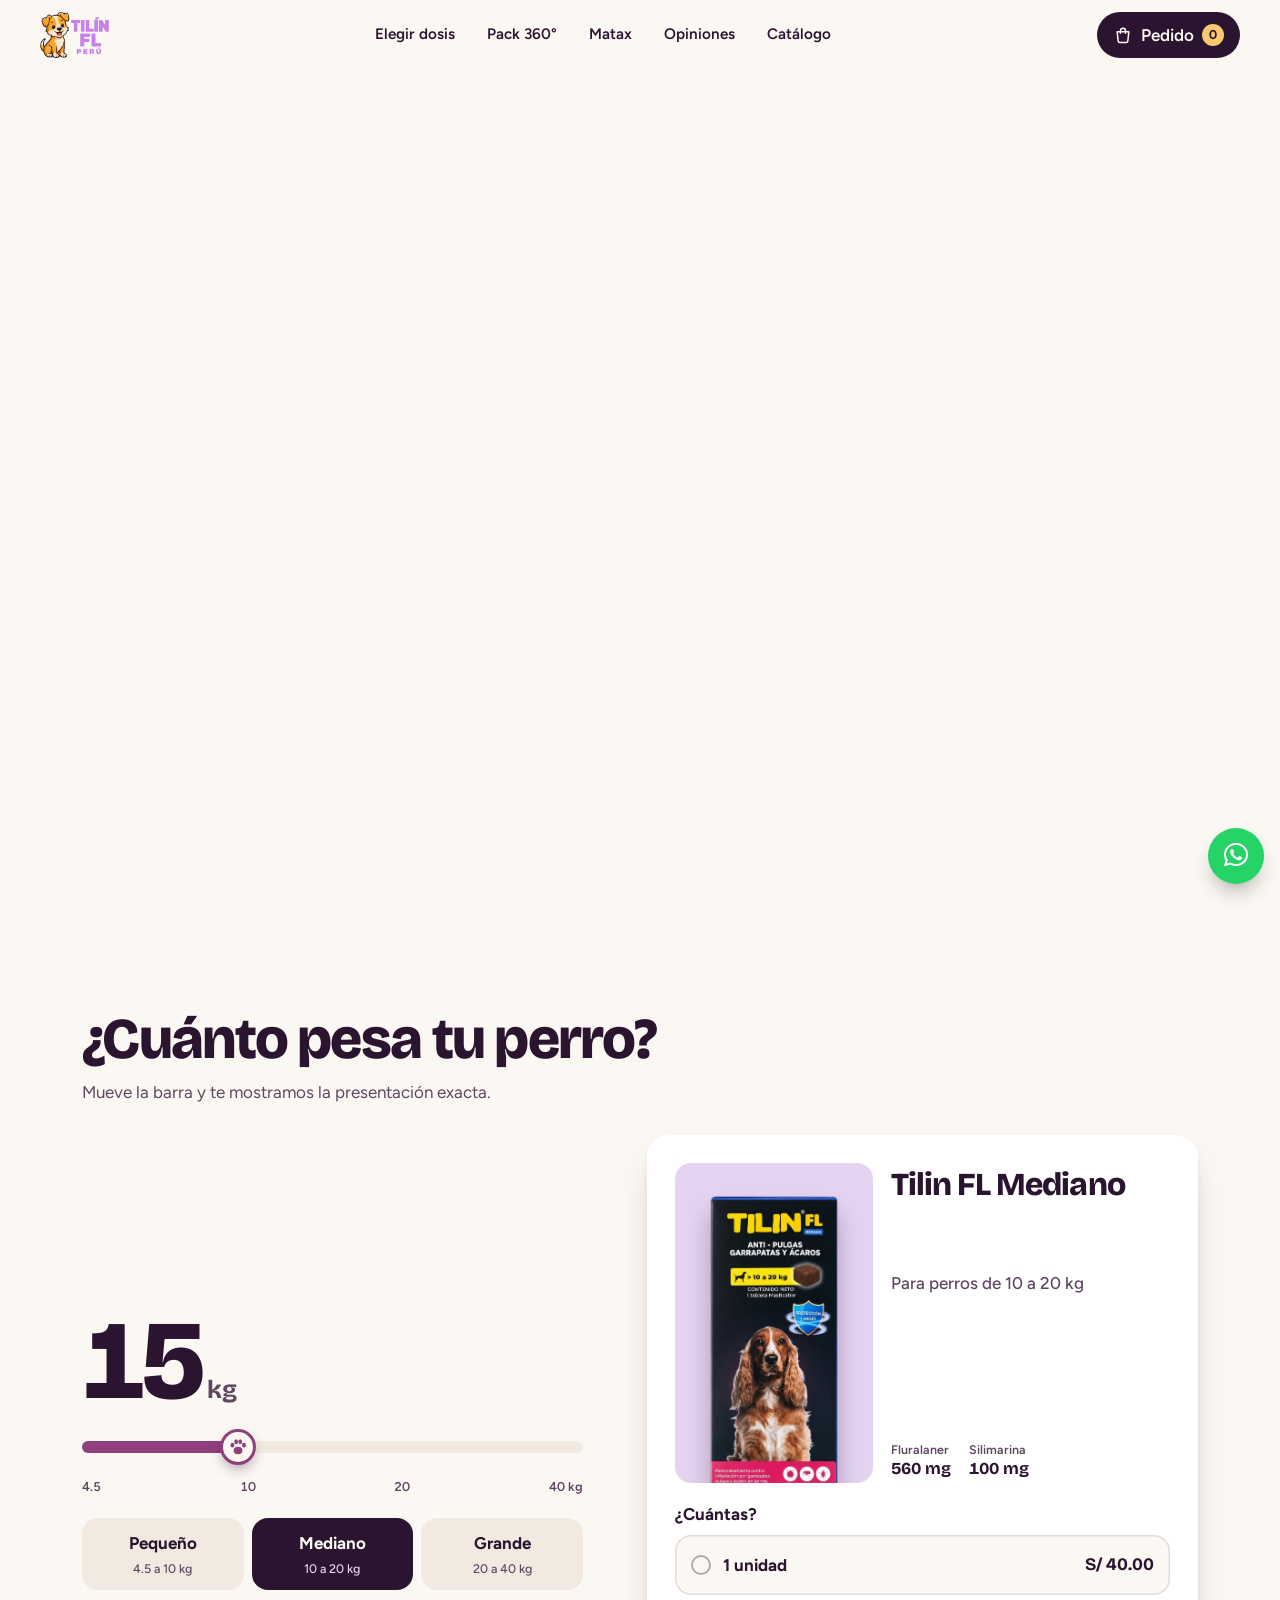
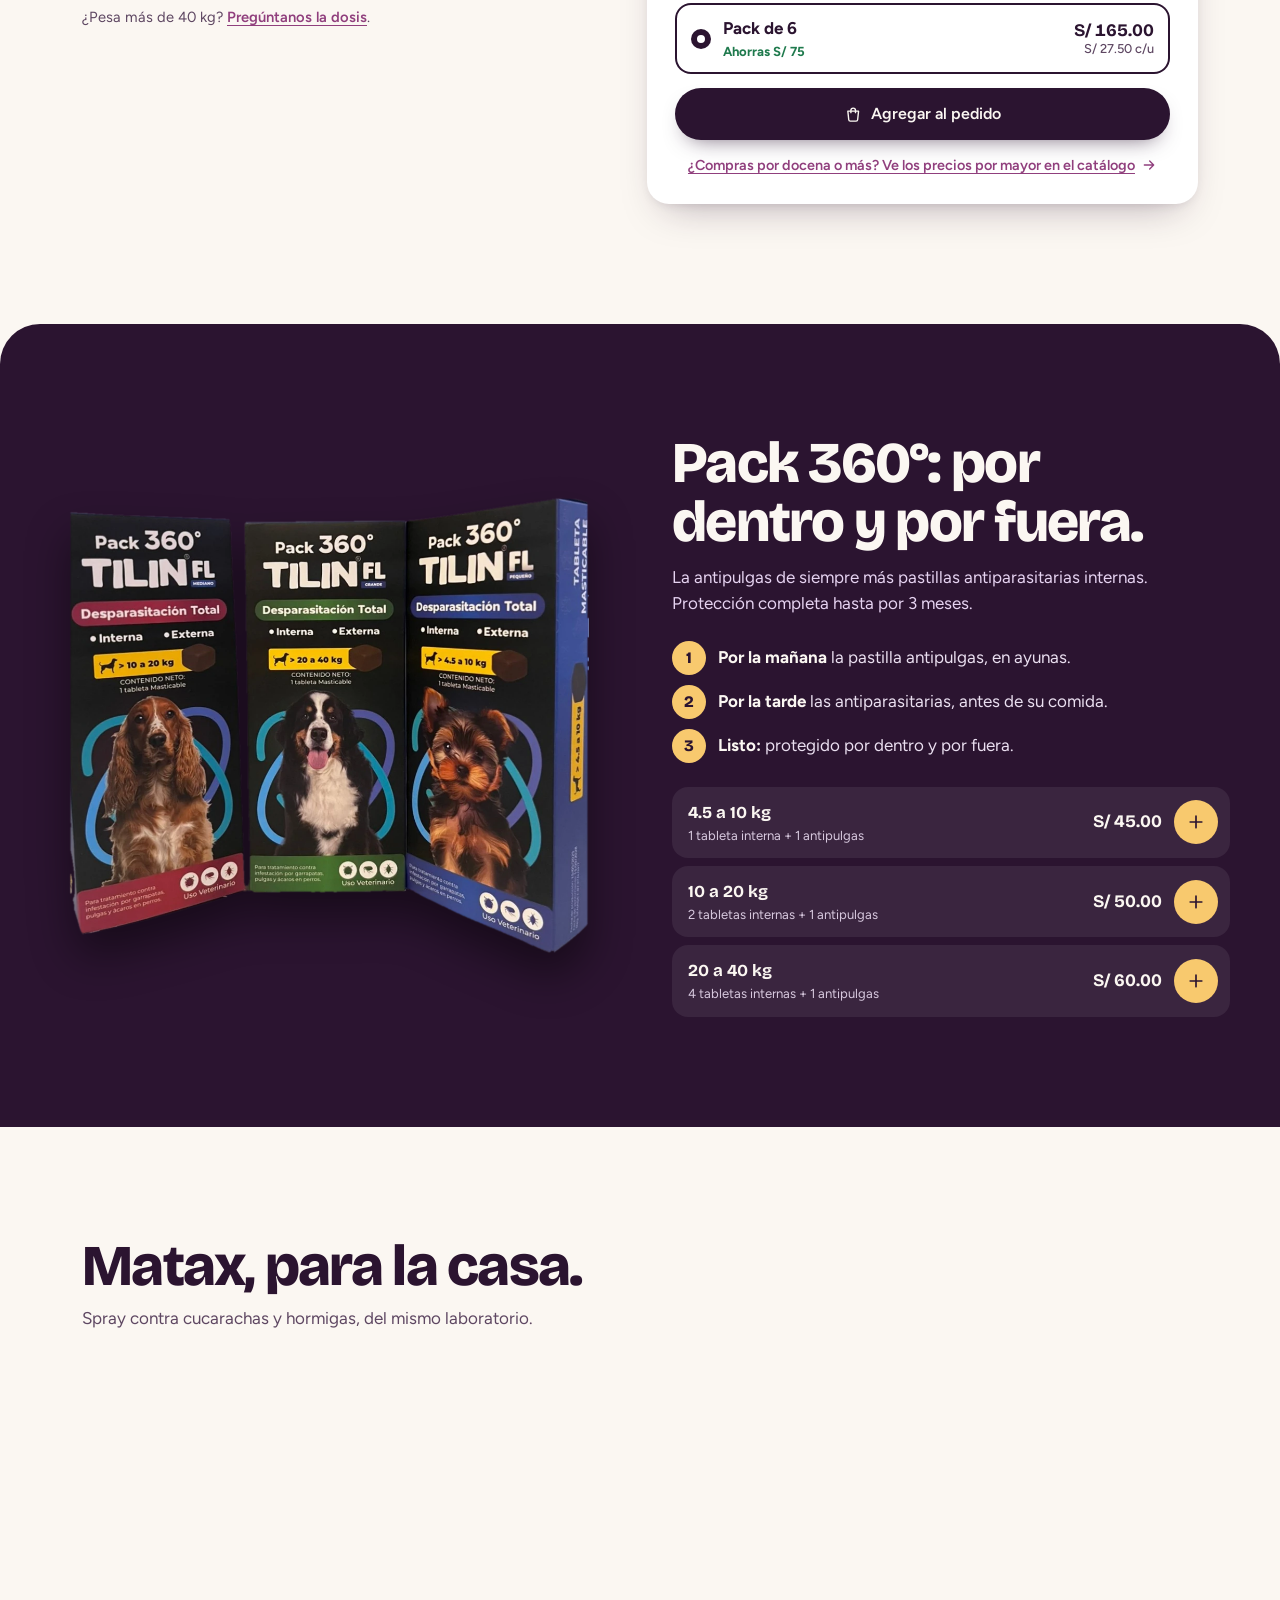
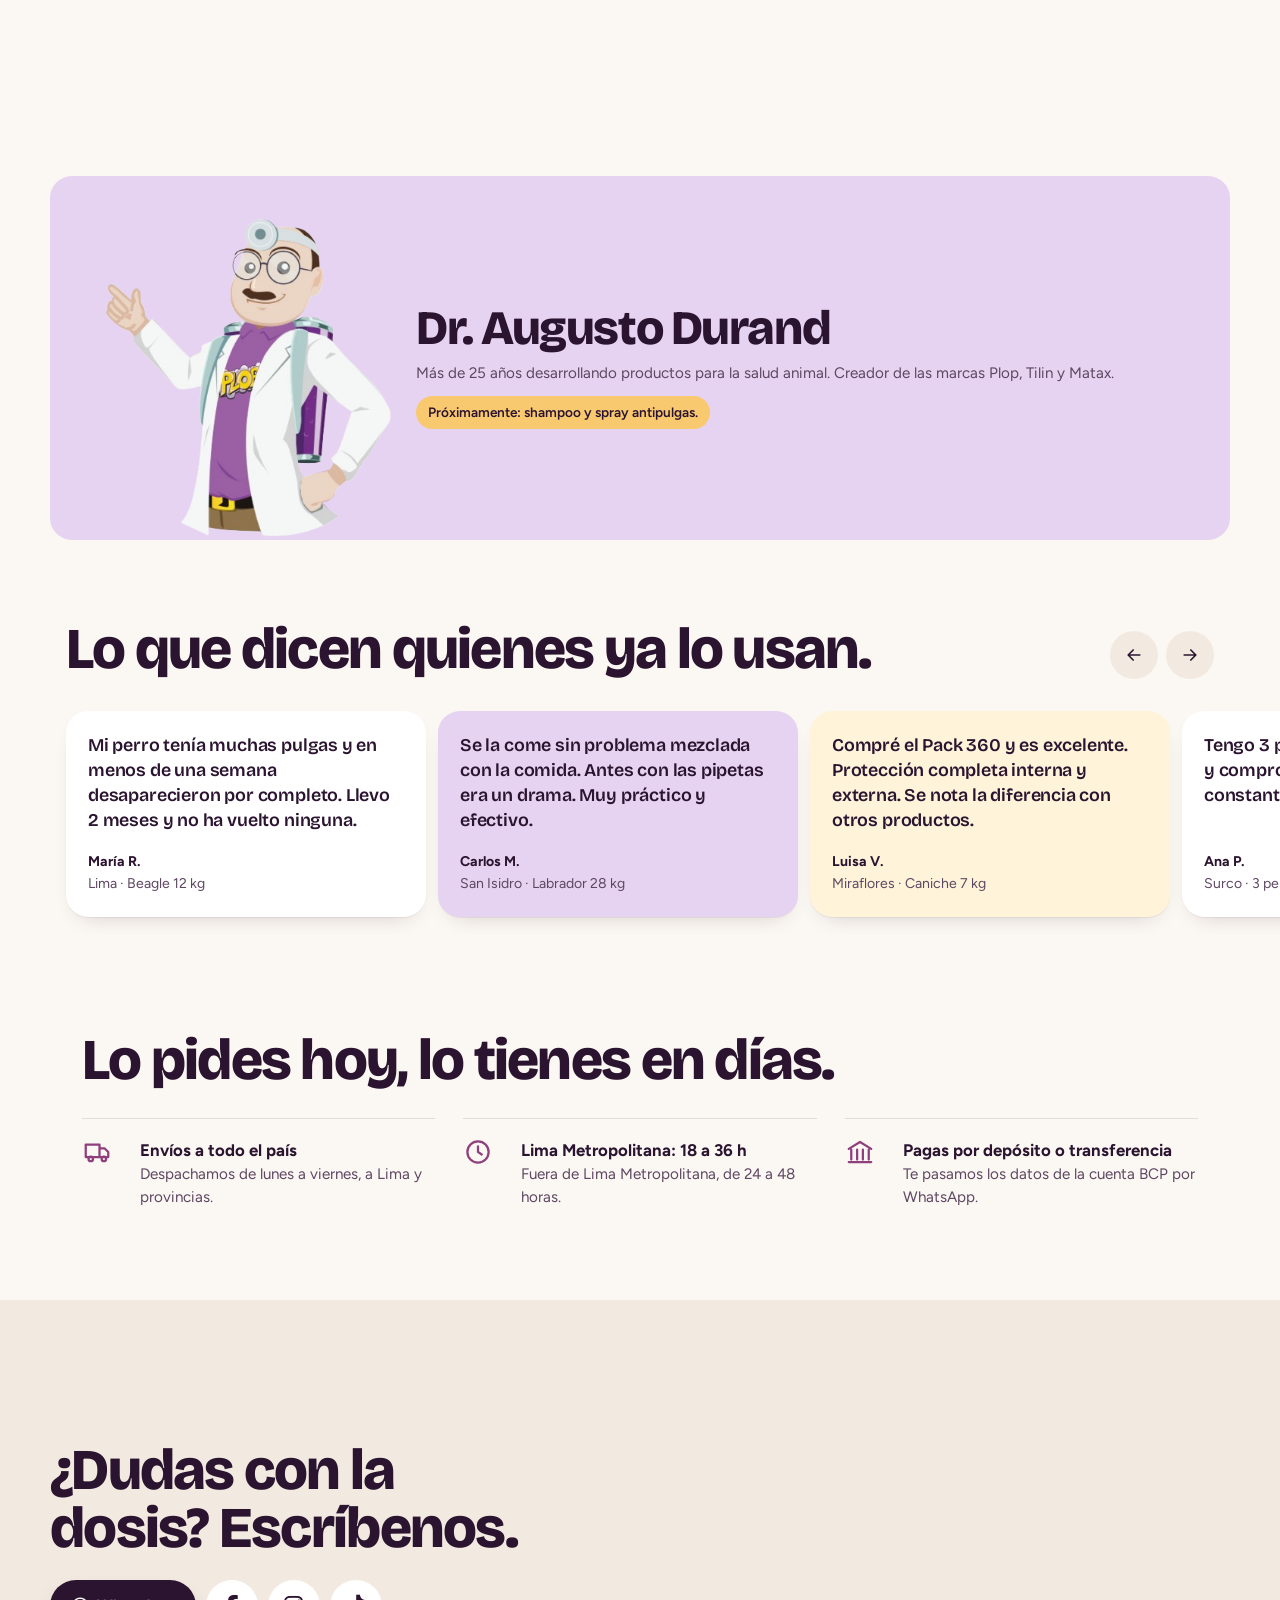
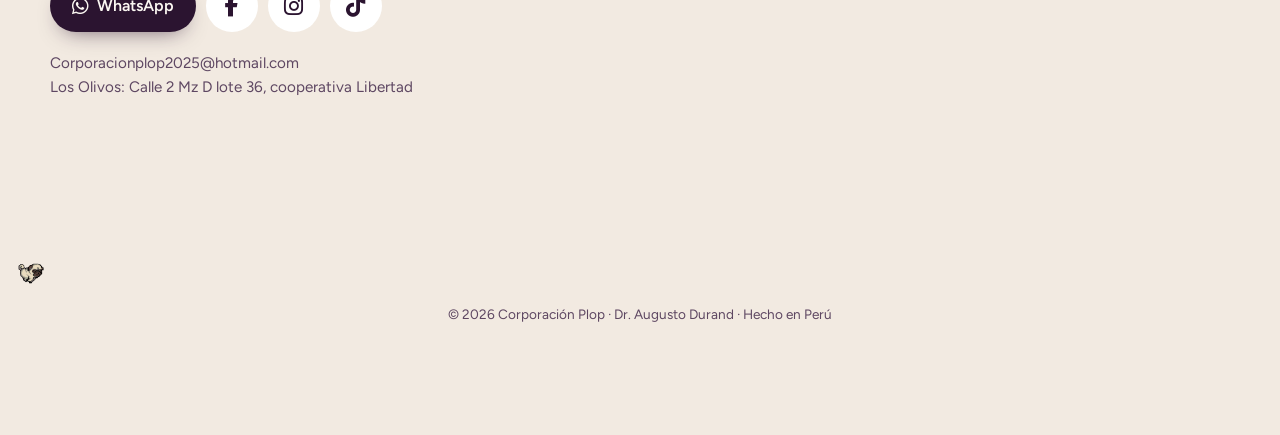
==== commit 19fbe360: "Rediseño completo: selector por peso, nueva pantalla de carga, mascota Tilín y pedido en hoja inferi" ====
--- a/index.html
+++ b/index.html
@@ -255,20 +255,24 @@
     <link rel="preconnect" href="https://fonts.googleapis.com" />
     <link rel="preconnect" href="https://fonts.gstatic.com" crossorigin />
     <link
-      href="https://fonts.googleapis.com/css2?family=Work+Sans:wght@400;500;900&display=swap"
+      href="https://fonts.googleapis.com/css2?family=Bricolage+Grotesque:opsz,wght@12..96,600;12..96,700;12..96,800&family=Figtree:wght@400;500;600;700&display=swap"
       rel="stylesheet"
     />
     <link
       rel="stylesheet"
       href="https://cdnjs.cloudflare.com/ajax/libs/font-awesome/6.5.0/css/all.min.css"
     />
-    <link rel="stylesheet" href="css/styles.css?v=20261006" />
+    <link rel="stylesheet" href="css/tilin.css?v=20261111" />
 
     <link rel="icon" href="images/tilin.png" type="image/png" />
-    <meta name="theme-color" content="#ffffff" />
+    <meta name="theme-color" content="#fbf7f2" />
+    <link rel="preload" as="image" href="images/tilin-mediano.webp" />
 
     <script>
       document.documentElement.classList.add("js");
+      try {
+        if (sessionStorage.getItem("tilin-visto")) document.documentElement.classList.add("visto");
+      } catch (_) {}
     </script>
 
     <!-- Google Ads -->
@@ -286,364 +290,313 @@
     </script>
   </head>
 
-  <body class="is-loading">
-    <!-- Pantalla de carga -->
-    <div id="loading-screen" aria-hidden="true">
-      <img src="images/tilin.png" alt="" class="loading-logo" />
+  <body class="cargando">
+    <!-- Iconos (un solo trazo, dibujados para la marca) -->
+    <svg width="0" height="0" style="position:absolute" aria-hidden="true">
+      <symbol id="i-huella" viewBox="0 0 32 32"><g fill="currentColor"><ellipse cx="16" cy="21.5" rx="7" ry="6"/><ellipse cx="7" cy="13" rx="3" ry="3.8" transform="rotate(-18 7 13)"/><ellipse cx="13" cy="7.5" rx="3" ry="4" transform="rotate(-6 13 7.5)"/><ellipse cx="19.5" cy="7.5" rx="3" ry="4" transform="rotate(6 19.5 7.5)"/><ellipse cx="25.5" cy="13" rx="3" ry="3.8" transform="rotate(18 25.5 13)"/></g></symbol>
+      <symbol id="i-bolsa" viewBox="0 0 24 24"><g fill="none" stroke="currentColor" stroke-width="1.8" stroke-linecap="round" stroke-linejoin="round"><path d="M5 8h14l-1.2 11.2a2 2 0 0 1-2 1.8H8.2a2 2 0 0 1-2-1.8L5 8z"/><path d="M9 10V7a3 3 0 0 1 6 0v3"/></g></symbol>
+      <symbol id="i-flecha" viewBox="0 0 24 24"><path d="M5 12h14M13 6l6 6-6 6" fill="none" stroke="currentColor" stroke-width="2" stroke-linecap="round" stroke-linejoin="round"/></symbol>
+      <symbol id="i-camion" viewBox="0 0 24 24"><g fill="none" stroke="currentColor" stroke-width="1.8" stroke-linecap="round" stroke-linejoin="round"><path d="M3 6h11v10H3zM14 9h4l3 3v4h-7"/><circle cx="7" cy="17.5" r="1.8"/><circle cx="17.5" cy="17.5" r="1.8"/></g></symbol>
+      <symbol id="i-reloj" viewBox="0 0 24 24"><g fill="none" stroke="currentColor" stroke-width="1.8" stroke-linecap="round"><circle cx="12" cy="12" r="8.5"/><path d="M12 7.5V12l3 2"/></g></symbol>
+      <symbol id="i-escudo" viewBox="0 0 24 24"><g fill="none" stroke="currentColor" stroke-width="1.8" stroke-linecap="round" stroke-linejoin="round"><path d="M12 3l7 3v5.5c0 4.4-3 7.9-7 9.5-4-1.6-7-5.1-7-9.5V6l7-3z"/><path d="M9 12l2.2 2.2L15.5 10"/></g></symbol>
+      <symbol id="i-banco" viewBox="0 0 24 24"><g fill="none" stroke="currentColor" stroke-width="1.8" stroke-linecap="round" stroke-linejoin="round"><path d="M3 9.5L12 4l9 5.5M5 10v8M9.7 10v8M14.3 10v8M19 10v8M3 20h18"/></g></symbol>
+      <symbol id="i-x" viewBox="0 0 24 24"><path d="M6 6l12 12M18 6L6 18" fill="none" stroke="currentColor" stroke-width="2" stroke-linecap="round"/></symbol>
+      <symbol id="i-mas" viewBox="0 0 24 24"><path d="M12 5v14M5 12h14" fill="none" stroke="currentColor" stroke-width="2" stroke-linecap="round"/></symbol>
+      <symbol id="i-menos" viewBox="0 0 24 24"><path d="M5 12h14" fill="none" stroke="currentColor" stroke-width="2" stroke-linecap="round"/></symbol>
+      <symbol id="i-libro" viewBox="0 0 24 24"><g fill="none" stroke="currentColor" stroke-width="1.8" stroke-linecap="round" stroke-linejoin="round"><path d="M4 5.5A1.5 1.5 0 0 1 5.5 4H11v15H5.5A1.5 1.5 0 0 0 4 20.5zM20 5.5A1.5 1.5 0 0 0 18.5 4H13v15h5.5a1.5 1.5 0 0 1 1.5 1.5z"/></g></symbol>
+    </svg>
+
+    <!-- ══ Pantalla de carga ══════════════════════════════════════ -->
+    <div id="carga" aria-hidden="true">
+      <div class="carga-centro">
+        <div class="carga-cajas">
+          <img src="images/tilin-pequeno.webp" alt="" />
+          <img src="images/tilin-mediano.webp" alt="" />
+          <img src="images/tilin-grande.webp" alt="" />
+        </div>
+        <div class="cinta">
+          <svg class="cinta-forma" viewBox="0 0 420 110" preserveAspectRatio="none">
+            <path d="M0 28 L46 22 L36 56 L50 92 L0 98 L14 62 Z" class="cinta-cola" />
+            <path d="M420 28 L374 22 L384 56 L370 92 L420 98 L406 62 Z" class="cinta-cola" />
+            <path d="M40 12 Q210 -4 380 12 L380 88 Q210 72 40 88 Z" class="cinta-cuerpo" />
+          </svg>
+          <span class="cinta-texto">TILIN FL</span>
+          <img class="carga-mascota" src="images/mascota.webp" alt="" />
+        </div>
+        <p class="carga-lema">Tres meses de protección</p>
+      </div>
+      <div class="carga-huellas">
+        <svg><use href="#i-huella" /></svg><svg><use href="#i-huella" /></svg><svg><use href="#i-huella" /></svg><svg><use href="#i-huella" /></svg><svg><use href="#i-huella" /></svg>
+      </div>
     </div>
 
-    <!-- ── CABECERA ────────────────────────────────────────────── -->
-    <header class="site-header" id="site-header">
-      <a href="#inicio" class="logo" aria-label="Tilin FL — inicio">
-        <img src="images/tilin.png" alt="Tilin FL" />
+    <!-- ══ Cabecera ═══════════════════════════════════════════════ -->
+    <header class="cabecera" id="cabecera">
+      <a href="#inicio" class="logo" aria-label="Tilin FL, ir al inicio">
+        <img src="images/logo-tilin.webp" alt="Tilin FL" />
+        <span>Tilin FL</span>
       </a>
-      <div class="head-actions">
-        <button class="link-btn" id="open-cart" aria-label="Abrir carrito">
-          Carrito <span class="cart-count" aria-live="polite">0</span>
+      <nav class="nav" aria-label="Secciones">
+        <a href="#elegir">Elegir dosis</a>
+        <a href="#pack360">Pack 360°</a>
+        <a href="#matax">Matax</a>
+        <a href="#opiniones">Opiniones</a>
+        <a href="catalogo/">Catálogo</a>
+      </nav>
+      <div class="cabecera-acciones">
+        <button class="btn-pedido" id="abrir-pedido" type="button" aria-label="Abrir tu pedido">
+          <svg><use href="#i-bolsa" /></svg>
+          <span class="txt">Pedido</span>
+          <span class="contador" aria-live="polite">0</span>
         </button>
-        <button
-          class="menu-btn"
-          id="menu-btn"
-          aria-expanded="false"
-          aria-controls="menu"
-        >
-          <span class="menu-word">Menú</span>
-          <span class="menu-lines" aria-hidden="true"><i></i><i></i><i></i></span>
+        <button class="btn-menu" id="btn-menu" type="button" aria-expanded="false" aria-controls="menu" aria-label="Abrir menú">
+          <i></i><i></i>
         </button>
       </div>
     </header>
 
-    <!-- Menú a pantalla completa -->
-    <nav class="menu" id="menu" aria-label="Navegación principal" aria-hidden="true">
-      <a href="#inicio">Inicio</a>
-      <a href="#pack360">Pack 360</a>
+    <nav class="menu" id="menu" aria-label="Menú" aria-hidden="true">
+      <a href="#elegir">Elegir dosis</a>
+      <a href="#pack360">Pack 360°</a>
       <a href="#matax">Matax</a>
       <a href="#doctor">El doctor</a>
       <a href="#opiniones">Opiniones</a>
-      <a href="#contacto">Contacto</a>
+      <a href="#envios">Envíos</a>
+      <a href="catalogo/">Catálogo</a>
     </nav>
 
-    <a
-      class="wa-fab"
-      href="https://wa.me/51969780198"
-      target="_blank"
-      rel="noopener"
-      aria-label="Contactar por WhatsApp"
-    >
-      <i class="fab fa-whatsapp"></i>
-    </a>
-    <div id="toast" role="status" aria-live="polite"></div>
-
     <main>
-      <!-- ══ 01 · TILIN (hero + productos) ════════════════════════ -->
-      <section id="inicio" class="bb bb-a hero">
-        <img
-          class="plop-sello"
-          src="images/plop-sello.webp"
-          alt="Un producto del Dr. Plop"
-          width="338"
-          height="333"
-        />
-        <div class="hero-intro">
-          <h1 data-reveal>
-            Antipulgas, antigarrapatas y ácaros en una sola pastilla.
-            <span>Protección por 3 meses.</span>
+      <!-- ══ Portada ════════════════════════════════════════════════ -->
+      <section class="portada" id="inicio">
+        <div class="portada-texto">
+          <h1 class="titulo">
+            <span class="linea"><span>Una pastilla.</span></span>
+            <span class="linea"><span>Tres meses</span></span>
+            <span class="linea"><span><mark>sin pulgas</mark> ni</span></span>
+            <span class="linea"><span>garrapatas.</span></span>
           </h1>
-          <a href="#tilin" class="pill" data-reveal style="--d: 0.15s"
-            >Ver productos ↓</a
-          >
-        </div>
-
-        <div class="stage" id="tilin">
-          <p class="bb-word" aria-label="Tilin FL" data-word>Tilin FL</p>
-
-          <div class="seal" aria-hidden="true">
-            <svg viewBox="0 0 120 120">
-              <defs>
-                <path
-                  id="seal-path"
-                  d="M60,60 m-44,0 a44,44 0 1,1 88,0 a44,44 0 1,1 -88,0"
-                />
-              </defs>
-              <text>
-                <textPath href="#seal-path">
-                  Protección 3 meses · Fórmula veterinaria ·
-                </textPath>
-              </text>
-            </svg>
-            <b>3</b>
+          <p class="portada-bajada aparece">
+            Masticable contra pulgas, garrapatas y ácaros. Formulada por el
+            Dr.&nbsp;Augusto Durand, con silimarina para cuidar su hígado.
+          </p>
+          <div class="portada-botones aparece">
+            <a href="#elegir" class="btn btn-principal">Elegir según su peso <svg><use href="#i-flecha" /></svg></a>
+            <a href="catalogo/" class="btn btn-claro"><svg><use href="#i-libro" /></svg> Ver catálogo</a>
           </div>
-
-          <div class="row row-3" data-group="tilin"></div>
-
-          <div class="promo" data-reveal>
-            <div class="promo-head">
-              <p class="tag">Promo media docena</p>
-              <h2>Pack de 6 unidades, pagas menos por cada Tilin.</h2>
-              <p class="note">
-                Según el peso de tu mascota. Desde 6 unidades del mismo tamaño,
-                el precio por unidad baja solo en el carrito.
-              </p>
+          <ul class="portada-datos aparece">
+            <li><svg><use href="#i-camion" /></svg> Envíos a todo el Perú</li>
+            <li><svg><use href="#i-escudo" /></svg> Uso veterinario</li>
+          </ul>
+        </div>
+
+        <div class="portada-visual">
+          <div class="arco" aria-hidden="true"></div>
+          <div class="abanico" id="abanico">
+            <button type="button" class="caja caja-p" data-peso="7" aria-label="Tilin FL Pequeño, perros de 4.5 a 10 kg">
+              <img src="images/tilin-pequeno.webp" alt="" width="620" height="1386" />
+            </button>
+            <button type="button" class="caja caja-g" data-peso="30" aria-label="Tilin FL Grande, perros de 20 a 40 kg">
+              <img src="images/tilin-grande.webp" alt="" width="606" height="1340" />
+            </button>
+            <button type="button" class="caja caja-m" data-peso="15" aria-label="Tilin FL Mediano, perros de 10 a 20 kg">
+              <img src="images/tilin-mediano.webp" alt="" width="571" height="1312" />
+            </button>
+          </div>
+          <img class="sello" src="images/plop-sello.webp" alt="Un producto del Dr. Plop" width="338" height="333" />
+          <p class="toca">Toca una caja</p>
+        </div>
+      </section>
+
+      <!-- ══ Selector por peso ═════════════════════════════════════ -->
+      <section class="elegir" id="elegir" aria-labelledby="elegir-titulo">
+        <div class="elegir-cabeza">
+          <h2 id="elegir-titulo">¿Cuánto pesa tu perro?</h2>
+          <p>Mueve la barra y te mostramos la presentación exacta.</p>
+        </div>
+
+        <div class="elegir-cuerpo">
+          <div class="peso">
+            <output class="peso-numero" id="peso-numero" for="peso" aria-live="polite"><b>15</b><span>kg</span></output>
+            <input type="range" id="peso" min="4.5" max="40" step="0.5" value="15" aria-label="Peso de tu perro en kilos" />
+            <div class="peso-marcas" aria-hidden="true"><span>4.5</span><span>10</span><span>20</span><span>40 kg</span></div>
+            <div class="tallas" role="group" aria-label="Elegir por tamaño">
+              <button type="button" data-talla="p" data-peso="7">Pequeño<small>4.5 a 10 kg</small></button>
+              <button type="button" data-talla="m" data-peso="15">Mediano<small>10 a 20 kg</small></button>
+              <button type="button" data-talla="g" data-peso="30">Grande<small>20 a 40 kg</small></button>
             </div>
-            <ul class="promo-list">
-              <li>
-                <span>Pequeño<small>4.5 — 10 kg</small></span>
-                <b>S/ 150<small>6 unid. · S/ 25.00 c/u</small></b>
-              </li>
-              <li>
-                <span>Mediano<small>10 — 20 kg</small></span>
-                <b>S/ 165<small>6 unid. · S/ 27.50 c/u</small></b>
-              </li>
-              <li>
-                <span>Grande<small>20 — 40 kg</small></span>
-                <b>S/ 180<small>6 unid. · S/ 30.00 c/u</small></b>
-              </li>
-            </ul>
+            <p class="peso-nota">¿Pesa más de 40 kg? <a href="https://wa.me/51969382661?text=Hola%2C%20mi%20perro%20pesa%20m%C3%A1s%20de%2040%20kg.%20%C2%BFQu%C3%A9%20dosis%20de%20Tilin%20FL%20le%20corresponde%3F" target="_blank" rel="noopener">Pregúntanos la dosis</a>.</p>
           </div>
-        </div>
-      </section>
-
-      <!-- ══ 02 · PACK 360 ════════════════════════════════════════ -->
-      <section id="pack360" class="bb bb-b">
-        <div class="stage">
-          <p class="bb-word" aria-label="360" data-word>360</p>
-          <div class="row row-solo" data-group="pack360"></div>
-        </div>
-      </section>
-
-      <!-- ══ 03 · MATAX ═══════════════════════════════════════════ -->
-      <section id="matax" class="bb bb-a">
-        <div class="stage">
-          <p class="bb-word" aria-label="Matax" data-word>Matax</p>
-          <div class="row row-2" data-group="matax"></div>
-        </div>
-      </section>
-
-      <!-- ══ 04 · EL DOCTOR ═══════════════════════════════════════ -->
-      <section id="doctor" class="doctor">
-        <img
-          src="images/imgDocPix.png"
-          alt="Dr. Augusto Durand — Dr. Plop"
-          loading="lazy"
-          data-reveal
-        />
-        <div class="doctor-copy">
-          <p class="tag" data-reveal>Formulado por</p>
-          <h2 data-reveal style="--d: 0.1s">Dr. Augusto Durand</h2>
-          <p class="note" data-reveal style="--d: 0.2s">
-            Más de 25 años desarrollando productos para la salud animal.
-            Creador de la marca Plop, Tilin y Matax.
+
+          <div class="resultado" id="resultado">
+            <div class="resultado-foto">
+              <img id="res-img" src="images/tilin-mediano.webp" alt="Caja de Tilin FL Mediano" width="571" height="1312" />
+            </div>
+            <div class="resultado-info">
+              <h3 id="res-nombre">Tilin FL Mediano</h3>
+              <p class="resultado-rango" id="res-rango">Para perros de 10 a 20 kg</p>
+              <dl class="formula">
+                <div><dt>Fluralaner</dt><dd id="res-flu">560 mg</dd></div>
+                <div><dt>Silimarina</dt><dd id="res-sil">100 mg</dd></div>
+              </dl>
+
+              <fieldset class="opciones">
+                <legend>¿Cuántas?</legend>
+                <label class="opcion">
+                  <input type="radio" name="cantidad" value="1" />
+                  <span class="opcion-nombre">1 unidad</span>
+                  <span class="opcion-precio" id="res-unidad">S/ 40.00</span>
+                </label>
+                <label class="opcion opcion-promo">
+                  <input type="radio" name="cantidad" value="6" checked />
+                  <span class="opcion-nombre">Pack de 6 <em id="res-ahorro">Ahorras S/ 75</em></span>
+                  <span class="opcion-precio"><span id="res-pack">S/ 165.00</span><small id="res-cu">S/ 27.50 c/u</small></span>
+                </label>
+              </fieldset>
+
+              <button type="button" class="btn btn-principal btn-ancho" id="res-agregar">
+                <svg><use href="#i-bolsa" /></svg> Agregar al pedido
+              </button>
+              <a class="mayor" href="catalogo/">¿Compras por docena o más? Ve los precios por mayor en el catálogo <svg><use href="#i-flecha" /></svg></a>
+            </div>
+          </div>
+        </div>
+      </section>
+
+      <!-- ══ Pack 360 ══════════════════════════════════════════════ -->
+      <section class="pack" id="pack360" aria-labelledby="pack-titulo">
+        <div class="pack-foto">
+          <img src="images/tilin-pack360.webp" alt="Cajas del Pack Tilin FL 360°" width="1000" height="892" loading="lazy" />
+        </div>
+        <div class="pack-texto">
+          <h2 id="pack-titulo">Pack 360°: por dentro y por fuera.</h2>
+          <p>La antipulgas de siempre más pastillas antiparasitarias internas. Protección completa hasta por 3 meses.</p>
+
+          <ol class="pasos">
+            <li><span><b>Por la mañana</b> la pastilla antipulgas, en ayunas.</span></li>
+            <li><span><b>Por la tarde</b> las antiparasitarias, antes de su comida.</span></li>
+            <li><span><b>Listo:</b> protegido por dentro y por fuera.</span></li>
+          </ol>
+
+          <ul class="pack-lista" id="pack-lista"></ul>
+        </div>
+      </section>
+
+      <!-- ══ Matax ═════════════════════════════════════════════════ -->
+      <section class="matax" id="matax" aria-labelledby="matax-titulo">
+        <div class="matax-cabeza">
+          <h2 id="matax-titulo">Matax, para la casa.</h2>
+          <p>Spray contra cucarachas y hormigas, del mismo laboratorio.</p>
+        </div>
+        <div class="matax-lista" id="matax-lista"></div>
+      </section>
+
+      <!-- ══ El doctor ════════════════════════════════════════════ -->
+      <section class="doctor" id="doctor" aria-labelledby="doctor-titulo">
+        <img src="images/imgDocPix.png" alt="Ilustración del Dr. Augusto Durand, el Dr. Plop" width="396" height="428" loading="lazy" />
+        <div>
+          <h2 id="doctor-titulo">Dr. Augusto Durand</h2>
+          <p>Más de 25 años desarrollando productos para la salud animal. Creador de las marcas Plop, Tilin y Matax.</p>
+          <p class="pronto">Próximamente: shampoo y spray antipulgas.</p>
+        </div>
+      </section>
+
+      <!-- ══ Opiniones ════════════════════════════════════════════ -->
+      <section class="opiniones" id="opiniones" aria-labelledby="opiniones-titulo">
+        <div class="opiniones-cabeza">
+          <h2 id="opiniones-titulo">Lo que dicen quienes ya lo usan.</h2>
+          <div class="flechas">
+            <button type="button" id="op-ant" aria-label="Opiniones anteriores"><svg style="transform:scaleX(-1)"><use href="#i-flecha" /></svg></button>
+            <button type="button" id="op-sig" aria-label="Más opiniones"><svg><use href="#i-flecha" /></svg></button>
+          </div>
+        </div>
+        <ul class="pista" id="pista" tabindex="0" aria-label="Opiniones, desliza para ver más">
+          <li><blockquote>Mi perro tenía muchas pulgas y en menos de una semana desaparecieron por completo. Llevo 2 meses y no ha vuelto ninguna.</blockquote><p><b>María R.</b> Lima · Beagle 12 kg</p></li>
+          <li><blockquote>Se la come sin problema mezclada con la comida. Antes con las pipetas era un drama. Muy práctico y efectivo.</blockquote><p><b>Carlos M.</b> San Isidro · Labrador 28 kg</p></li>
+          <li><blockquote>Compré el Pack 360 y es excelente. Protección completa interna y externa. Se nota la diferencia con otros productos.</blockquote><p><b>Luisa V.</b> Miraflores · Caniche 7 kg</p></li>
+          <li><blockquote>Tengo 3 perros de distintos tamaños y compro las 3 versiones. Calidad constante, sin pulgas hace meses.</blockquote><p><b>Ana P.</b> Surco · 3 perros</p></li>
+          <li><blockquote>A mi golden siempre le llegaban garrapatas del parque. Con Tilin 20-40 kg desaparecieron por completo.</blockquote><p><b>Jorge L.</b> La Molina · Golden 35 kg</p></li>
+          <li><blockquote>Usé el Matax para cucarachas en mi cocina. En 48 horas no quedó ninguna. Otros productos no funcionaban. Este sí.</blockquote><p><b>Patricia G.</b> Los Olivos · Matax Cucarachas</p></li>
+          <li><blockquote>Compro en media docena para ahorrar. El precio por unidad baja bastante. Mi perrita lleva 6 meses sin ni una pulga.</blockquote><p><b>Rosario C.</b> Jesús María · Schnauzer 8 kg</p></li>
+          <li><blockquote>El Dr. Plop me recomendó el Pack 360 para mi perro con parásitos internos y externos. Resultado excelente.</blockquote><p><b>Eduardo R.</b> Surco · Husky 27 kg</p></li>
+          <li><blockquote>El Matax para hormigas funcionó perfecto en mi jardín. En 3 días desaparecieron las colonias.</blockquote><p><b>Carmen H.</b> Pueblo Libre · Matax Hormigas</p></li>
+          <li><blockquote>Mi veterinaria me recomendó Tilin. Mi perro ya no se rasca. Definitivamente no vuelvo a las pipetas.</blockquote><p><b>Valeria M.</b> Barranco · Cocker 11 kg</p></li>
+          <li><blockquote>Compré la docena para mi peluquería canina y mis clientes están muy contentos. Los perros salen protegidos.</blockquote><p><b>Milagros T.</b> San Borja · Peluquería canina</p></li>
+          <li><blockquote>Tenía miedo de darle una pastilla por primera vez pero se la comió solita. Sin drama y 3 meses de protección.</blockquote><p><b>Daniela F.</b> Miraflores · Poodle 6 kg</p></li>
+          <li><blockquote>Compré para mis dos bulldogs, de 22 y 31 kg. Los dos perfectos. La entrega fue rápida y llegó bien embalado.</blockquote><p><b>Roberto S.</b> San Miguel · 2 Bulldogs</p></li>
+        </ul>
+      </section>
+
+      <!-- ══ Envíos y pago ════════════════════════════════════════ -->
+      <section class="envios" id="envios" aria-labelledby="envios-titulo">
+        <h2 id="envios-titulo">Lo pides hoy, lo tienes en días.</h2>
+        <ul class="envios-lista">
+          <li><svg><use href="#i-camion" /></svg><b>Envíos a todo el país</b><span>Despachamos de lunes a viernes, a Lima y provincias.</span></li>
+          <li><svg><use href="#i-reloj" /></svg><b>Lima Metropolitana: 18 a 36 h</b><span>Fuera de Lima Metropolitana, de 24 a 48 horas.</span></li>
+          <li><svg><use href="#i-banco" /></svg><b>Pagas por depósito o transferencia</b><span>Te pasamos los datos de la cuenta BCP por WhatsApp.</span></li>
+        </ul>
+      </section>
+
+      <!-- ══ Contacto ═════════════════════════════════════════════ -->
+      <section class="contacto" id="contacto" aria-labelledby="contacto-titulo">
+        <div class="contacto-texto">
+          <h2 id="contacto-titulo">¿Dudas con la dosis? Escríbenos.</h2>
+          <div class="contacto-botones">
+            <a href="https://wa.me/51969382661" target="_blank" rel="noopener" class="btn btn-principal"><i class="fab fa-whatsapp" aria-hidden="true"></i> WhatsApp</a>
+            <a href="https://www.facebook.com/tilinflperu" target="_blank" rel="noopener" class="redes" aria-label="Facebook"><i class="fab fa-facebook-f" aria-hidden="true"></i></a>
+            <a href="https://www.instagram.com/tilinflperu" target="_blank" rel="noopener" class="redes" aria-label="Instagram"><i class="fab fa-instagram" aria-hidden="true"></i></a>
+            <a href="https://www.tiktok.com/@drplop_oficial" target="_blank" rel="noopener" class="redes" aria-label="TikTok"><i class="fab fa-tiktok" aria-hidden="true"></i></a>
+          </div>
+          <p class="contacto-datos">
+            Corporacionplop2025@hotmail.com<br />
+            Los Olivos: Calle 2 Mz D lote 36, cooperativa Libertad
           </p>
-          <p class="note soon" data-reveal style="--d: 0.3s">
-            Próximamente: shampoo y spray antipulgas.
-          </p>
-        </div>
-      </section>
-
-      <!-- ══ 05 · OPINIONES ═══════════════════════════════════════ -->
-      <section id="opiniones" class="reviews">
-        <p class="tag" data-reveal>Opiniones</p>
-        <div class="quotes" id="quotes">
-          <figure class="quote active">
-            <blockquote>
-              Increíble. Mi perro tenía muchas pulgas y en menos de una semana
-              desaparecieron por completo. Llevo 2 meses y no ha vuelto
-              ninguna. Totalmente recomendado.
-            </blockquote>
-            <figcaption><b>María R.</b> Lima · Beagle 12 kg</figcaption>
-          </figure>
-          <figure class="quote">
-            <blockquote>
-              Es una pastilla que mi perro se come sin problema mezclada con la
-              comida. Antes con las pipetas era un drama. Muy práctico y
-              efectivo.
-            </blockquote>
-            <figcaption><b>Carlos M.</b> San Isidro · Labrador 28 kg</figcaption>
-          </figure>
-          <figure class="quote">
-            <blockquote>
-              Compré el PACK 360 y es excelente. Protección completa interna y
-              externa. El Dr. Durand sabe lo que hace, se nota la diferencia
-              con otros productos del mercado.
-            </blockquote>
-            <figcaption><b>Luisa V.</b> Miraflores · Caniche 7 kg</figcaption>
-          </figure>
-          <figure class="quote">
-            <blockquote>
-              Tengo 3 perros de distintos tamaños y compro las 3 versiones.
-              Calidad constante, mis mascotas están sin pulgas hace meses.
-              Super recomendado para hogares con varios perros.
-            </blockquote>
-            <figcaption><b>Ana P.</b> Surco · 3 perros, distintos tamaños</figcaption>
-          </figure>
-          <figure class="quote">
-            <blockquote>
-              Mi golden retriever es grande y siempre le llegaban garrapatas
-              del parque. Con Tilin 20-40kg desaparecieron por completo. Ya
-              compré la docena para tener stock.
-            </blockquote>
-            <figcaption><b>Jorge L.</b> La Molina · Golden Retriever 35 kg</figcaption>
-          </figure>
-          <figure class="quote">
-            <blockquote>
-              Usé el MATAX para cucarachas en mi cocina. En 48 horas no quedó
-              ninguna. Llevaba semanas con el problema y otros productos no
-              funcionaban. Este sí.
-            </blockquote>
-            <figcaption><b>Patricia G.</b> Los Olivos · MATAX Cucarachas</figcaption>
-          </figure>
-          <figure class="quote">
-            <blockquote>
-              Compro en media docena para ahorrar. El precio por unidad baja
-              bastante y la calidad es la misma. Mi perrita de 8 kg lleva 6
-              meses sin ni una pulga.
-            </blockquote>
-            <figcaption><b>Rosario C.</b> Jesús María · Schnauzer 8 kg</figcaption>
-          </figure>
-          <figure class="quote">
-            <blockquote>
-              El Dr. Plop me recomendó personalmente el PACK 360 para mi perro
-              que tenía parásitos internos y externos. Resultado excelente. Muy
-              buen servicio y atención por WhatsApp.
-            </blockquote>
-            <figcaption><b>Eduardo R.</b> Surco · Husky 27 kg</figcaption>
-          </figure>
-          <figure class="quote">
-            <blockquote>
-              El MATAX para hormigas funcionó perfecto en mi jardín. Apliqué en
-              las esquinas y en 3 días desaparecieron las colonias. Llevo un
-              mes sin ver ni una. 100% efectivo.
-            </blockquote>
-            <figcaption><b>Carmen H.</b> Pueblo Libre · MATAX Hormigas</figcaption>
-          </figure>
-          <figure class="quote">
-            <blockquote>
-              Mi veterinaria me recomendó Tilin. Quedé impresionada con los
-              resultados. Mi perro saltaba de alegría y ya no se rasca.
-              Definitivamente no vuelvo a las pipetas.
-            </blockquote>
-            <figcaption><b>Valeria M.</b> Barranco · Cocker 11 kg</figcaption>
-          </figure>
-          <figure class="quote">
-            <blockquote>
-              Excelente relación precio-calidad. Compré la docena para mi
-              negocio de peluquería canina y mis clientes están muy contentos.
-              Los perros llegan y salen protegidos.
-            </blockquote>
-            <figcaption><b>Milagros T.</b> San Borja · Peluquería canina</figcaption>
-          </figure>
-          <figure class="quote">
-            <blockquote>
-              Tenía miedo de darle una pastilla a mi perro por primera vez pero
-              se la comió solita. Sin drama, sin estrés. Y lo mejor: 3 meses de
-              protección total. No lo cambio por nada.
-            </blockquote>
-            <figcaption><b>Daniela F.</b> Miraflores · Poodle 6 kg</figcaption>
-          </figure>
-          <figure class="quote">
-            <blockquote>
-              Compré para mis dos bulldogs. El de 22 kg y el de 31 kg. Los dos
-              perfectos, sin pulgas ni garrapatas. La entrega fue rápida y el
-              producto llegó bien embalado. Volveré a comprar.
-            </blockquote>
-            <figcaption><b>Roberto S.</b> San Miguel · 2 Bulldogs</figcaption>
-          </figure>
-        </div>
-        <div class="quotes-nav">
-          <button class="circle" id="q-prev" aria-label="Opinión anterior">←</button>
-          <span id="q-count">01 / 13</span>
-          <button class="circle" id="q-next" aria-label="Opinión siguiente">→</button>
-        </div>
-      </section>
-
-      <!-- ══ 06 · CONTACTO ════════════════════════════════════════ -->
-      <section id="contacto" class="contact">
-        <div class="contact-copy">
-          <p class="tag" data-reveal>Contacto</p>
-          <h2 data-reveal style="--d: 0.1s">¿Te interesa nuestro producto?</h2>
-          <div class="pills" data-reveal style="--d: 0.2s">
-            <a
-              href="https://wa.me/51969382661"
-              target="_blank"
-              rel="noopener"
-              class="pill"
-              ><i class="fab fa-whatsapp"></i> WhatsApp</a
-            >
-            <a
-              href="https://www.facebook.com/tilinflperu"
-              target="_blank"
-              rel="noopener"
-              class="pill"
-              ><i class="fab fa-facebook-f"></i> Facebook</a
-            >
-            <a
-              href="https://www.instagram.com/tilinflperu"
-              target="_blank"
-              rel="noopener"
-              class="pill"
-              ><i class="fab fa-instagram"></i> Instagram</a
-            >
-            <a
-              href="https://www.tiktok.com/@drplop_oficial"
-              target="_blank"
-              rel="noopener"
-              class="pill"
-              ><i class="fab fa-tiktok"></i> TikTok</a
-            >
-          </div>
-          <p class="note" data-reveal style="--d: 0.3s">
-            Corporacionplop2025@hotmail.com<br />
-            Los Olivos: Calle 2 Mz D lote 36 cooperativa libertad
-          </p>
         </div>
         <iframe
-          data-reveal
           src="https://www.google.com/maps/embed?pb=!1m17!1m12!1m3!1d4883.334364468777!2d-77.08507112493949!3d-12.001998488231324!2m3!1f0!2f0!3f0!3m2!1i1024!2i768!4f13.1!3m2!1m1!2zMTLCsDAwJzA3LjIiUyA3N8KwMDQnNTcuMCJX!5e1!3m2!1ses!2spe!4v1752338710364!5m2!1ses!2spe"
           loading="lazy"
           referrerpolicy="no-referrer-when-downgrade"
-          title="Mapa de ubicación"
+          title="Mapa: Corporación Plop en Los Olivos"
         ></iframe>
       </section>
     </main>
 
-    <footer class="footer">
-      <div class="footer-run" aria-hidden="true">
-        <img src="images/perrito.gif" alt="" loading="lazy" />
+    <footer class="pie">
+      <div class="pie-corre" aria-hidden="true"><img src="images/perrito.gif" alt="" width="200" height="200" loading="lazy" /></div>
+      <p>© 2026 Corporación Plop · Dr. Augusto Durand · Hecho en Perú</p>
+    </footer>
+
+    <!-- Barra inferior del pedido (celular) -->
+    <button type="button" class="barra-pedido" id="barra-pedido" aria-label="Ver tu pedido">
+      <span><b class="contador">0</b> en tu pedido</span>
+      <strong id="barra-total">S/ 0.00</strong>
+      <span class="barra-ver">Ver pedido <svg><use href="#i-flecha" /></svg></span>
+    </button>
+
+    <a class="wa-flotante" href="https://wa.me/51969780198" target="_blank" rel="noopener" aria-label="Escribir por WhatsApp"><i class="fab fa-whatsapp" aria-hidden="true"></i></a>
+    <div class="aviso" id="aviso" role="status" aria-live="polite"></div>
+
+    <!-- ══ Pedido ════════════════════════════════════════════════ -->
+    <div class="velo" id="velo"></div>
+    <aside class="pedido" id="pedido" aria-label="Tu pedido" aria-hidden="true">
+      <div class="pedido-asa" aria-hidden="true"></div>
+      <div class="pedido-cabeza">
+        <h2>Tu pedido</h2>
+        <button type="button" class="btn-icono" id="cerrar-pedido" aria-label="Cerrar pedido"><svg><use href="#i-x" /></svg></button>
       </div>
-      <p class="footer-legal">
-        © 2025 Corporación Plop — Dr. Augusto Durand · Todos los derechos
-        reservados · Hecho en Perú
-      </p>
-    </footer>
-
-    <!-- ── CARRITO ─────────────────────────────────────────────── -->
-    <div class="overlay" id="overlay"></div>
-    <aside class="drawer" id="drawer" aria-label="Carrito" aria-hidden="true">
-      <div class="drawer-head">
-        <h2>Tu pedido</h2>
-        <button class="circle" id="close-cart" aria-label="Cerrar carrito">
-          ✕
-        </button>
-      </div>
-      <ul id="lista-carrito" class="cart-list"></ul>
-      <div class="drawer-foot">
-        <div class="row-line">
-          <span>Subtotal</span><span id="subtotal">S/ 0.00</span>
-        </div>
-        <div class="row-line"><span>Envío</span><span>Consultar</span></div>
-        <div class="row-line total">
-          <strong>Total</strong><strong id="total-carrito">S/ 0.00</strong>
-        </div>
-        <fieldset class="numbers" id="wa-numbers">
-          <legend id="wa-legend">¿A qué número quieres escribir?</legend>
-          <div class="num-list" id="num-list"></div>
+      <ul class="pedido-lista" id="pedido-lista"></ul>
+      <div class="pedido-pie">
+        <div class="fila"><span>Envío</span><span>Se coordina por WhatsApp</span></div>
+        <div class="fila total"><strong>Total</strong><strong id="pedido-total">S/ 0.00</strong></div>
+        <fieldset class="numeros" id="numeros">
+          <legend id="numeros-titulo">¿A qué número quieres escribir?</legend>
+          <div class="numeros-lista" id="numeros-lista"></div>
         </fieldset>
-        <a id="whatsapp-btn" href="#" target="_blank" class="pill pill-solid">
-          <i class="fab fa-whatsapp"></i> Check out por WhatsApp
+        <a id="btn-whatsapp" href="#" target="_blank" rel="noopener" class="btn btn-principal btn-ancho">
+          <i class="fab fa-whatsapp" aria-hidden="true"></i> Enviar pedido por WhatsApp
         </a>
       </div>
     </aside>
 
-    <script src="js/script.js?v=20261006" defer></script>
+    <script src="js/tilin.js?v=20261111" defer></script>
   </body>
 </html>
--- a/css/tilin.css
+++ b/css/tilin.css
@@ -0,0 +1,670 @@
+/* ==========================================================
+   TILIN FL — rediseño 2026-11
+   Mundo: papel cálido, tinta ciruela, lavanda de la cinta del
+   catálogo y el amarillo de las cajas. Las cajas son el héroe.
+   ========================================================== */
+
+:root {
+  --papel: #fbf7f2;
+  --hueso: #f2eae1;
+  --tinta: #2b1430;
+  --tinta-suave: #5e4762;
+  --morado: #903f7d;
+  --morado-osc: #6f2c5f;
+  --lila: #c47fb0;
+  --lavanda: #e6d3f1;
+  --lavanda-osc: #cfb0e6;
+  --sol: #f8c96e;
+  --sol-osc: #e9ad3b;
+  --verde: #1f7a4d;
+
+  --display: "Bricolage Grotesque", "Figtree", system-ui, sans-serif;
+  --texto: "Figtree", system-ui, sans-serif;
+
+  --salida: cubic-bezier(0.23, 1, 0.32, 1);
+  --entrada-salida: cubic-bezier(0.77, 0, 0.175, 1);
+  --resorte: cubic-bezier(0.34, 1.4, 0.64, 1);
+
+  --radio: 22px;
+  --borde: 16px;
+  --sombra: 0 18px 40px -18px rgba(43, 20, 48, 0.35), 0 4px 12px -6px rgba(43, 20, 48, 0.18);
+  --ancho: 1180px;
+}
+
+*,
+*::before,
+*::after { box-sizing: border-box; }
+
+html { scroll-behavior: smooth; -webkit-text-size-adjust: 100%; }
+@media (prefers-reduced-motion: reduce) { html { scroll-behavior: auto; } }
+
+body {
+  margin: 0;
+  background: var(--papel);
+  color: var(--tinta);
+  font: 400 17px/1.55 var(--texto);
+  -webkit-font-smoothing: antialiased;
+  overflow-x: clip;
+}
+body.sin-scroll { overflow: hidden; }
+
+img { display: block; max-width: 100%; height: auto; }
+svg { width: 1em; height: 1em; flex: none; }
+a { color: inherit; text-underline-offset: 0.2em; }
+button { font: inherit; color: inherit; cursor: pointer; }
+h1, h2, h3 { font-family: var(--display); font-weight: 800; line-height: 1.02; letter-spacing: -0.03em; margin: 0; text-wrap: balance; }
+h2 { font-size: clamp(2rem, 6vw, 3.6rem); }
+p { margin: 0; text-wrap: pretty; }
+
+::selection { background: var(--sol); color: var(--tinta); }
+:focus-visible { outline: 3px solid var(--morado); outline-offset: 3px; border-radius: 8px; }
+html { scrollbar-color: var(--lila) var(--hueso); }
+
+.seccion-ancho { max-width: var(--ancho); margin-inline: auto; }
+
+/* ── Botones ─────────────────────────────────────────────── */
+.btn {
+  display: inline-flex; align-items: center; justify-content: center; gap: 0.55em;
+  min-height: 52px; padding: 0 1.35em; border-radius: 999px; border: 0;
+  font: 600 1rem/1 var(--texto); text-decoration: none; white-space: nowrap;
+  transition: transform 160ms var(--salida), background-color 200ms var(--salida), box-shadow 200ms var(--salida);
+}
+.btn:active { transform: scale(0.97); }
+.btn svg { width: 1.15em; height: 1.15em; }
+.btn-principal { background: var(--tinta); color: var(--papel); box-shadow: 0 10px 22px -12px rgba(43, 20, 48, 0.7); }
+.btn-claro { background: transparent; color: var(--tinta); box-shadow: inset 0 0 0 1.5px rgba(43, 20, 48, 0.25); }
+.btn-ancho { width: 100%; }
+@media (hover: hover) {
+  .btn-principal:hover { background: var(--morado-osc); }
+  .btn-claro:hover { box-shadow: inset 0 0 0 1.5px var(--tinta); }
+  .btn-principal:hover svg[class=""], .btn:hover use[href="#i-flecha"] { transform: translateX(3px); }
+}
+.btn use { transition: transform 200ms var(--salida); }
+
+/* ── Pantalla de carga ───────────────────────────────────── */
+#carga {
+  position: fixed; inset: 0; z-index: 100;
+  display: grid; place-items: center;
+  background: var(--lavanda);
+  clip-path: inset(0 0 0 0);
+}
+.js #carga { visibility: visible; }
+html:not(.js) #carga { display: none; }
+.carga-centro { position: relative; display: grid; justify-items: center; gap: 18px; transform: translateY(-4vh); }
+.carga-cajas { display: flex; align-items: flex-end; height: 168px; margin-bottom: -46px; }
+.carga-cajas img {
+  width: 74px; margin: 0 -6px;
+  filter: drop-shadow(0 14px 14px rgba(43, 20, 48, 0.28));
+  opacity: 0; transform: translateY(60px) rotate(var(--r, 0deg));
+  animation: caja-sube 700ms var(--resorte) forwards;
+}
+.carga-cajas img:nth-child(1) { --r: -9deg; animation-delay: 380ms; }
+.carga-cajas img:nth-child(2) { --r: 0deg; width: 84px; z-index: 1; animation-delay: 300ms; }
+.carga-cajas img:nth-child(3) { --r: 9deg; animation-delay: 460ms; }
+@keyframes caja-sube { to { opacity: 1; transform: translateY(0) rotate(var(--r)); } }
+
+.cinta { position: relative; z-index: 2; width: min(78vw, 360px); aspect-ratio: 420 / 110; display: grid; place-items: center; }
+.cinta-forma { position: absolute; inset: 0; width: 100%; height: 100%; overflow: visible; }
+.cinta-cuerpo { fill: var(--tinta); }
+.cinta-cola { fill: var(--morado); }
+.cinta-forma { clip-path: inset(0 50% 0 50%); animation: cinta-abre 620ms var(--salida) 80ms forwards; }
+@keyframes cinta-abre { to { clip-path: inset(0 0 0 0); } }
+.cinta-texto {
+  position: relative; font: 800 clamp(2.2rem, 11vw, 3.4rem)/1 var(--display); letter-spacing: -0.02em;
+  color: var(--sol); transform: translateY(-4%);
+  opacity: 0; filter: blur(8px); animation: texto-entra 520ms var(--salida) 360ms forwards;
+}
+@keyframes texto-entra { to { opacity: 1; filter: blur(0); transform: translateY(-4%); } }
+.carga-lema { font-weight: 600; color: var(--tinta-suave); letter-spacing: 0.01em; opacity: 0; animation: aparecer 500ms var(--salida) 700ms forwards; }
+@keyframes aparecer { to { opacity: 1; } }
+
+.carga-huellas { position: absolute; bottom: 12vh; left: 50%; display: flex; gap: 14px; transform: translateX(-50%); color: var(--morado); }
+.carga-huellas svg { width: 22px; height: 22px; opacity: 0; transform: scale(0.6) rotate(90deg); animation: huella 360ms var(--salida) forwards; }
+.carga-huellas svg:nth-child(odd) { translate: 0 -9px; }
+.carga-huellas svg:nth-child(1) { animation-delay: 200ms; }
+.carga-huellas svg:nth-child(2) { animation-delay: 420ms; }
+.carga-huellas svg:nth-child(3) { animation-delay: 640ms; }
+.carga-huellas svg:nth-child(4) { animation-delay: 860ms; }
+.carga-huellas svg:nth-child(5) { animation-delay: 1080ms; }
+@keyframes huella { to { opacity: 1; transform: scale(1) rotate(90deg); } }
+
+#carga.sale { animation: carga-sale 760ms var(--entrada-salida) forwards; }
+#carga.sale .carga-centro { animation: centro-sale 760ms var(--entrada-salida) forwards; }
+@keyframes carga-sale { to { clip-path: inset(0 0 100% 0); } }
+@keyframes centro-sale { to { transform: translateY(-16vh); opacity: 0; } }
+#carga.fuera { display: none; }
+
+/* Segunda visita en la sesión: versión corta */
+.visto .carga-cajas img, .visto .cinta-forma, .visto .cinta-texto, .visto .carga-lema, .visto .carga-huellas svg { animation-duration: 1ms; animation-delay: 0ms; }
+
+/* ── Cabecera ────────────────────────────────────────────── */
+.cabecera {
+  position: fixed; inset: 0 0 auto; z-index: 40;
+  display: flex; align-items: center; justify-content: space-between; gap: 16px;
+  padding: 12px clamp(16px, 4vw, 40px);
+  transition: background-color 300ms var(--salida), box-shadow 300ms var(--salida), padding 300ms var(--salida);
+}
+.cabecera.con-fondo { background: rgba(251, 247, 242, 0.92); backdrop-filter: saturate(1.4) blur(12px); -webkit-backdrop-filter: saturate(1.4) blur(12px); box-shadow: 0 1px 0 rgba(43, 20, 48, 0.08); }
+.logo { display: flex; align-items: center; gap: 8px; text-decoration: none; font: 800 1.3rem/1 var(--display); letter-spacing: -0.02em; }
+.logo img { width: 44px; height: 44px; }
+.nav { display: none; gap: 4px; }
+.nav a { padding: 10px 14px; border-radius: 999px; text-decoration: none; font-weight: 600; font-size: 0.95rem; transition: background-color 180ms var(--salida); }
+@media (hover: hover) { .nav a:hover { background: var(--hueso); } }
+.cabecera-acciones { display: flex; align-items: center; gap: 8px; }
+.btn-pedido {
+  position: relative; display: inline-flex; align-items: center; gap: 8px;
+  min-height: 46px; padding: 0 16px; border: 0; border-radius: 999px;
+  background: var(--tinta); color: var(--papel); font-weight: 600;
+  transition: transform 160ms var(--salida);
+}
+.btn-pedido:active { transform: scale(0.96); }
+.btn-pedido svg { width: 20px; height: 20px; }
+.contador {
+  display: inline-grid; place-items: center; min-width: 22px; height: 22px; padding: 0 6px;
+  border-radius: 999px; background: var(--sol); color: var(--tinta);
+  font: 700 0.8rem/1 var(--texto); font-variant-numeric: tabular-nums;
+}
+.contador.salta { animation: salta 420ms var(--resorte); }
+@keyframes salta { 40% { transform: scale(1.35); } }
+.btn-menu { display: grid; place-content: center; gap: 6px; width: 46px; height: 46px; border: 0; border-radius: 999px; background: var(--hueso); }
+.btn-menu i { display: block; width: 18px; height: 2px; border-radius: 2px; background: var(--tinta); transition: transform 300ms var(--salida); }
+.btn-menu[aria-expanded="true"] i:first-child { transform: translateY(4px) rotate(45deg); }
+.btn-menu[aria-expanded="true"] i:last-child { transform: translateY(-4px) rotate(-45deg); }
+
+.menu {
+  position: fixed; inset: 0; z-index: 39;
+  display: flex; flex-direction: column; justify-content: center; gap: 4px;
+  padding: 90px 24px 40px; background: var(--lavanda);
+  clip-path: inset(0 0 100% 0); visibility: hidden;
+  transition: clip-path 520ms var(--entrada-salida), visibility 0s 520ms;
+}
+.menu.abierto { clip-path: inset(0 0 0 0); visibility: visible; transition: clip-path 520ms var(--entrada-salida); }
+.menu a {
+  font: 800 clamp(2.2rem, 10vw, 3.4rem)/1.1 var(--display); letter-spacing: -0.03em; text-decoration: none;
+  opacity: 0; transform: translateY(24px); transition: opacity 300ms var(--salida), transform 400ms var(--salida);
+}
+.menu.abierto a { opacity: 1; transform: none; }
+.menu.abierto a:nth-child(2) { transition-delay: 40ms; }
+.menu.abierto a:nth-child(3) { transition-delay: 80ms; }
+.menu.abierto a:nth-child(4) { transition-delay: 120ms; }
+.menu.abierto a:nth-child(5) { transition-delay: 160ms; }
+.menu.abierto a:nth-child(6) { transition-delay: 200ms; }
+.menu.abierto a:nth-child(7) { transition-delay: 240ms; }
+
+/* ── Portada ─────────────────────────────────────────────── */
+.portada {
+  position: relative;
+  display: grid; gap: 8px;
+  padding: 96px 16px 40px;
+  max-width: var(--ancho); margin-inline: auto;
+}
+.titulo { font-size: clamp(2.9rem, 13.4vw, 5.6rem); line-height: 0.95; letter-spacing: -0.04em; }
+.titulo .linea { display: block; overflow: hidden; padding-bottom: 0.06em; margin-bottom: -0.06em; }
+.titulo .linea > span { display: inline-block; }
+.titulo mark {
+  background: none; color: inherit; position: relative; white-space: nowrap; z-index: 0;
+}
+.titulo mark::after {
+  content: ""; position: absolute; z-index: -1; left: -0.06em; right: -0.06em; bottom: 0.08em; height: 0.36em;
+  background: var(--sol); border-radius: 0.12em; transform-origin: left; transform: rotate(-1.5deg);
+}
+.portada-bajada { max-width: 34ch; margin-top: 18px; font-size: 1.08rem; color: var(--tinta-suave); }
+.portada-botones { display: flex; flex-wrap: wrap; gap: 10px; margin-top: 24px; }
+.portada-datos { display: flex; flex-wrap: wrap; gap: 8px 20px; margin: 22px 0 0; padding: 0; list-style: none; font-size: 0.93rem; font-weight: 600; color: var(--tinta-suave); }
+.portada-datos li { display: flex; align-items: center; gap: 7px; }
+.portada-datos svg { width: 20px; height: 20px; color: var(--morado); }
+
+.portada-visual { position: relative; height: clamp(380px, 112vw, 520px); margin-top: 18px; }
+.arco {
+  position: absolute; left: 50%; bottom: 0; width: min(92%, 440px); height: 82%;
+  transform: translateX(-50%); border-radius: 999px 999px 28px 28px;
+  background: var(--lavanda);
+}
+.abanico { position: absolute; inset: 0; }
+.caja {
+  position: absolute; bottom: 7%; left: 50%; width: 31%; max-width: 150px;
+  padding: 0; border: 0; background: none;
+  transform: translateX(var(--x)) rotate(var(--r)) translateY(var(--y, 0));
+  transform-origin: 50% 100%;
+  transition: transform 520ms var(--resorte), filter 300ms var(--salida);
+  filter: drop-shadow(0 22px 18px rgba(43, 20, 48, 0.28));
+  -webkit-tap-highlight-color: transparent;
+}
+.caja img { width: 100%; pointer-events: none; }
+.caja-p { --x: -128%; --r: -10deg; }
+.caja-g { --x: 28%; --r: 10deg; }
+.caja-m { --x: -50%; --r: 0deg; width: 35%; max-width: 170px; z-index: 1; }
+.abanico.abre .caja-p { --x: -138%; --r: -13deg; }
+.abanico.abre .caja-g { --x: 38%; --r: 13deg; }
+@media (hover: hover) {
+  .caja:hover { --y: -14px; }
+}
+.caja:active { --y: -6px; filter: drop-shadow(0 12px 10px rgba(43, 20, 48, 0.3)); }
+.sello {
+  position: absolute; top: 2%; right: 4%; width: clamp(84px, 24vw, 120px);
+  border-radius: 50%; filter: drop-shadow(0 8px 12px rgba(43, 20, 48, 0.2));
+  animation: gira 26s linear infinite;
+}
+@keyframes gira { to { rotate: 360deg; } }
+.toca {
+  position: absolute; left: 0; right: 0; bottom: -6px; text-align: center;
+  font-size: 0.85rem; font-weight: 600; color: var(--tinta-suave);
+}
+
+/* Entrada de la portada (tras la carga) */
+.js .titulo .linea > span { transform: translateY(105%); }
+.js .aparece { opacity: 0; transform: translateY(14px); }
+.js .caja { opacity: 0; translate: 0 70px; }
+.js .arco { transform: translateX(-50%) scaleY(0.2); transform-origin: bottom; opacity: 0; }
+.js .sello { opacity: 0; }
+body.listo .titulo .linea > span { transform: none; transition: transform 900ms var(--salida); }
+body.listo .titulo .linea:nth-child(2) > span { transition-delay: 70ms; }
+body.listo .titulo .linea:nth-child(3) > span { transition-delay: 140ms; }
+body.listo .titulo .linea:nth-child(4) > span { transition-delay: 210ms; }
+body.listo .titulo mark::after { animation: subraya 700ms var(--salida) 650ms both; }
+@keyframes subraya { from { transform: rotate(-1.5deg) scaleX(0); } to { transform: rotate(-1.5deg) scaleX(1); } }
+body.listo .aparece { opacity: 1; transform: none; transition: opacity 700ms var(--salida) 380ms, transform 700ms var(--salida) 380ms; }
+body.listo .portada-botones { transition-delay: 460ms; }
+body.listo .portada-datos { transition-delay: 540ms; }
+body.listo .arco { opacity: 1; transform: translateX(-50%) scaleY(1); transition: transform 900ms var(--salida) 120ms, opacity 400ms var(--salida) 120ms; }
+body.listo .caja { opacity: 1; translate: 0 0; transition: transform 520ms var(--resorte), filter 300ms var(--salida), translate 900ms var(--resorte), opacity 400ms var(--salida); }
+body.listo .caja-m { transition-delay: 0ms, 0ms, 260ms, 260ms; }
+body.listo .caja-p { transition-delay: 0ms, 0ms, 360ms, 360ms; }
+body.listo .caja-g { transition-delay: 0ms, 0ms, 440ms, 440ms; }
+body.listo .sello { opacity: 1; transition: opacity 600ms var(--salida) 800ms; }
+
+/* ── Selector por peso ───────────────────────────────────── */
+.elegir { padding: 72px 16px 80px; max-width: var(--ancho); margin-inline: auto; scroll-margin-top: 60px; }
+.elegir-cabeza p { margin-top: 10px; color: var(--tinta-suave); }
+.elegir-cuerpo { display: grid; gap: 28px; margin-top: 30px; }
+
+.peso-numero { display: flex; align-items: baseline; gap: 6px; font-family: var(--display); }
+.peso-numero b { font-size: clamp(4.6rem, 24vw, 7rem); font-weight: 800; line-height: 0.9; letter-spacing: -0.05em; font-variant-numeric: tabular-nums; }
+.peso-numero span { font-size: 1.6rem; font-weight: 700; color: var(--tinta-suave); }
+
+input[type="range"] {
+  --pct: 30%;
+  -webkit-appearance: none; appearance: none; width: 100%; height: 44px; margin: 14px 0 0; background: none; cursor: pointer; touch-action: pan-y;
+}
+input[type="range"]::-webkit-slider-runnable-track {
+  height: 12px; border-radius: 999px;
+  background: linear-gradient(to right, var(--morado) var(--pct), var(--hueso) var(--pct));
+}
+input[type="range"]::-moz-range-track { height: 12px; border-radius: 999px; background: var(--hueso); }
+input[type="range"]::-moz-range-progress { height: 12px; border-radius: 999px; background: var(--morado); }
+input[type="range"]::-webkit-slider-thumb {
+  -webkit-appearance: none; width: 36px; height: 36px; margin-top: -12px; border-radius: 50%;
+  background: var(--papel) url("data:image/svg+xml,%3Csvg xmlns='http://www.w3.org/2000/svg' viewBox='0 0 32 32'%3E%3Cg fill='%23903f7d'%3E%3Cellipse cx='16' cy='21.5' rx='7' ry='6'/%3E%3Cellipse cx='7' cy='13' rx='3' ry='3.8'/%3E%3Cellipse cx='13' cy='7.5' rx='3' ry='4'/%3E%3Cellipse cx='19.5' cy='7.5' rx='3' ry='4'/%3E%3Cellipse cx='25.5' cy='13' rx='3' ry='3.8'/%3E%3C/g%3E%3C/svg%3E") center / 20px no-repeat;
+  border: 3px solid var(--morado); box-shadow: 0 6px 14px -4px rgba(43, 20, 48, 0.45);
+  transition: transform 160ms var(--salida);
+}
+input[type="range"]:active::-webkit-slider-thumb { transform: scale(1.12); }
+input[type="range"]::-moz-range-thumb {
+  width: 30px; height: 30px; border-radius: 50%; background: var(--papel); border: 3px solid var(--morado);
+  box-shadow: 0 6px 14px -4px rgba(43, 20, 48, 0.45);
+}
+.peso-marcas { display: flex; justify-content: space-between; font-size: 0.8rem; font-weight: 600; color: var(--tinta-suave); font-variant-numeric: tabular-nums; }
+
+.tallas { display: grid; grid-template-columns: repeat(3, 1fr); gap: 8px; margin-top: 22px; }
+.tallas button {
+  display: grid; gap: 2px; padding: 12px 8px; border: 0; border-radius: 16px;
+  background: var(--hueso); font-weight: 700; text-align: center;
+  transition: background-color 220ms var(--salida), color 220ms var(--salida), transform 160ms var(--salida);
+}
+.tallas button small { font-weight: 500; font-size: 0.78rem; color: var(--tinta-suave); transition: color 220ms var(--salida); }
+.tallas button:active { transform: scale(0.97); }
+.tallas button[aria-pressed="true"] { background: var(--tinta); color: var(--papel); }
+.tallas button[aria-pressed="true"] small { color: var(--lavanda); }
+.peso-nota { margin-top: 16px; font-size: 0.92rem; color: var(--tinta-suave); }
+.peso-nota a { color: var(--morado); font-weight: 600; }
+
+.resultado {
+  display: grid; grid-template-columns: 38% 1fr; gap: 18px; align-items: start;
+  padding: 20px; border-radius: var(--radio); background: #fff; box-shadow: var(--sombra);
+}
+.resultado-foto { position: relative; display: grid; place-items: end center; aspect-ratio: 0.62; border-radius: 16px; background: var(--lavanda); overflow: hidden; }
+.resultado-foto img { width: 76%; margin-bottom: -6%; filter: drop-shadow(0 16px 12px rgba(43, 20, 48, 0.3)); transition: opacity 260ms var(--salida), transform 420ms var(--resorte), filter 260ms var(--salida); }
+.resultado-foto img.cambia { opacity: 0; transform: translateY(18px) scale(0.94); filter: blur(6px); }
+.resultado-info h3 { font-size: clamp(1.5rem, 6vw, 2rem); }
+.resultado-rango { margin-top: 4px; color: var(--tinta-suave); font-weight: 500; }
+.formula { display: flex; gap: 18px; margin: 14px 0 0; }
+.formula div { display: grid; }
+.formula dt { font-size: 0.78rem; font-weight: 600; color: var(--tinta-suave); }
+.formula dd { margin: 0; font: 700 1.05rem/1.2 var(--display); font-variant-numeric: tabular-nums; }
+
+.opciones { grid-column: 1 / -1; margin: 6px 0 0; padding: 0; border: 0; display: grid; gap: 8px; }
+.opciones legend { padding: 0; margin-bottom: 8px; font-weight: 700; }
+.opcion {
+  position: relative; display: flex; align-items: center; justify-content: space-between; gap: 12px;
+  min-height: 60px; padding: 12px 16px 12px 48px; border-radius: 16px;
+  background: var(--papel); box-shadow: inset 0 0 0 1.5px rgba(43, 20, 48, 0.12);
+  cursor: pointer; transition: box-shadow 200ms var(--salida), background-color 200ms var(--salida);
+}
+.opcion input { position: absolute; opacity: 0; pointer-events: none; }
+.opcion::before {
+  content: ""; position: absolute; left: 16px; top: 50%; width: 20px; height: 20px; margin-top: -10px;
+  border-radius: 50%; box-shadow: inset 0 0 0 2px rgba(43, 20, 48, 0.35); transition: box-shadow 200ms var(--salida);
+}
+.opcion:has(input:checked) { background: #fff; box-shadow: inset 0 0 0 2px var(--tinta); }
+.opcion:has(input:checked)::before { box-shadow: inset 0 0 0 6px var(--tinta); }
+.opcion:has(input:focus-visible) { outline: 3px solid var(--morado); outline-offset: 2px; }
+.opcion-nombre { display: grid; font-weight: 700; }
+.opcion-nombre em { font-style: normal; font-size: 0.82rem; font-weight: 700; color: var(--verde); }
+.opcion-precio { display: grid; justify-items: end; font: 700 1.1rem/1.15 var(--display); font-variant-numeric: tabular-nums; }
+.opcion-precio small { font: 500 0.8rem/1.2 var(--texto); color: var(--tinta-suave); }
+.resultado .btn-ancho { grid-column: 1 / -1; margin-top: 4px; }
+.mayor { grid-column: 1 / -1; display: inline-flex; align-items: center; gap: 6px; justify-content: center; font-size: 0.9rem; font-weight: 600; color: var(--morado); text-align: center; }
+.mayor svg { width: 16px; height: 16px; }
+.resultado-info { display: contents; }
+.resultado-info > h3, .resultado-info > .resultado-rango, .resultado-info > .formula { grid-column: 2; }
+.resultado-info > h3 { align-self: end; }
+
+/* ── Pack 360 ────────────────────────────────────────────── */
+.pack {
+  display: grid; gap: 24px; padding: 64px 16px 72px;
+  background: var(--tinta); color: var(--papel);
+  border-radius: 32px 32px 0 0;
+}
+.pack-foto { max-width: 520px; margin-inline: auto; }
+.pack-foto img { filter: drop-shadow(0 24px 22px rgba(0, 0, 0, 0.45)); }
+.pack-texto { max-width: 560px; margin-inline: auto; }
+.pack h2 { color: var(--papel); }
+.pack-texto > p { margin-top: 12px; color: var(--lavanda); }
+.pasos { counter-reset: paso; display: grid; gap: 10px; margin: 24px 0; padding: 0; list-style: none; }
+.pasos li { counter-increment: paso; display: grid; grid-template-columns: 34px 1fr; align-items: center; gap: 12px; color: #eadff0; }
+.pasos li::before {
+  content: counter(paso); display: grid; place-items: center; width: 34px; height: 34px; border-radius: 50%;
+  background: var(--sol); color: var(--tinta); font: 800 1rem/1 var(--display);
+}
+.pasos b { color: var(--papel); }
+.pack-lista { display: grid; gap: 8px; margin: 0; padding: 0; list-style: none; }
+.pack-lista li {
+  display: grid; grid-template-columns: 1fr auto auto; align-items: center; gap: 12px;
+  padding: 12px 12px 12px 16px; border-radius: 16px; background: rgba(255, 255, 255, 0.07);
+}
+.pack-lista b { font-family: var(--display); font-size: 1.05rem; }
+.pack-lista small { display: block; color: #d7c8de; font-size: 0.82rem; }
+.pack-lista .precio { font: 700 1.1rem/1 var(--display); font-variant-numeric: tabular-nums; }
+.btn-mas {
+  display: grid; place-items: center; width: 44px; height: 44px; border: 0; border-radius: 50%;
+  background: var(--sol); color: var(--tinta); transition: transform 160ms var(--salida), background-color 200ms var(--salida);
+}
+.btn-mas svg { width: 20px; height: 20px; }
+.btn-mas:active { transform: scale(0.92); }
+@media (hover: hover) { .btn-mas:hover { background: #ffd98c; } }
+
+/* ── Matax ───────────────────────────────────────────────── */
+.matax { padding: 72px 16px; max-width: var(--ancho); margin-inline: auto; }
+.matax-cabeza p { margin-top: 10px; color: var(--tinta-suave); }
+.matax-lista { display: grid; gap: 16px; margin-top: 28px; }
+.producto { display: grid; grid-template-columns: 40% 1fr; gap: 16px; padding: 14px; border-radius: var(--radio); background: #fff; box-shadow: var(--sombra); }
+.producto img { width: 100%; aspect-ratio: 3 / 4; object-fit: cover; object-position: 50% 58%; border-radius: 14px; }
+.producto-info { display: grid; align-content: center; gap: 10px; }
+.producto-info h3 { font-size: 1.35rem; letter-spacing: -0.02em; }
+.producto-info p { font-size: 0.92rem; color: var(--tinta-suave); }
+.segmento { display: flex; flex-wrap: wrap; gap: 6px; }
+.segmento button {
+  min-height: 38px; padding: 0 12px; border: 0; border-radius: 999px; background: var(--hueso);
+  font-size: 0.85rem; font-weight: 600; transition: background-color 200ms var(--salida), color 200ms var(--salida);
+}
+.segmento button[aria-pressed="true"] { background: var(--tinta); color: var(--papel); }
+.producto-pie { display: flex; align-items: center; justify-content: space-between; gap: 10px; }
+.producto-pie strong { font: 800 1.3rem/1 var(--display); font-variant-numeric: tabular-nums; }
+.producto .btn-mas { background: var(--tinta); color: var(--papel); }
+
+/* ── Doctor ──────────────────────────────────────────────── */
+.doctor {
+  display: grid; grid-template-columns: 38% 1fr; align-items: center; gap: 18px;
+  margin: 0 16px; padding: 24px 20px 0; border-radius: var(--radio); background: var(--lavanda); overflow: hidden;
+}
+.doctor img { align-self: end; }
+.doctor h2 { font-size: clamp(1.7rem, 6vw, 2.8rem); }
+.doctor p { margin-top: 10px; font-size: 0.95rem; color: var(--tinta-suave); }
+.doctor .pronto { display: inline-block; margin-bottom: 24px; padding: 6px 12px; border-radius: 999px; background: var(--sol); color: var(--tinta); font-weight: 600; font-size: 0.85rem; }
+
+/* ── Opiniones ───────────────────────────────────────────── */
+.opiniones { padding: 80px 0 72px; }
+.opiniones-cabeza { display: flex; align-items: end; justify-content: space-between; gap: 16px; padding: 0 16px; max-width: var(--ancho); margin-inline: auto; }
+.flechas { display: none; gap: 8px; }
+.flechas button { display: grid; place-items: center; width: 48px; height: 48px; border: 0; border-radius: 50%; background: var(--hueso); transition: background-color 200ms var(--salida), transform 160ms var(--salida); }
+.flechas button:active { transform: scale(0.94); }
+@media (hover: hover) { .flechas button:hover { background: var(--lavanda); } }
+.flechas svg { width: 20px; height: 20px; }
+.pista {
+  display: grid; grid-auto-flow: column; grid-auto-columns: min(82%, 340px); gap: 12px;
+  margin: 28px 0 0; padding: 4px 16px 18px; list-style: none;
+  overflow-x: auto; scroll-snap-type: x mandatory; scroll-padding-inline: 16px; overscroll-behavior-x: contain;
+  scrollbar-width: none;
+}
+.pista::-webkit-scrollbar { display: none; }
+.pista li {
+  scroll-snap-align: start; display: flex; flex-direction: column; justify-content: space-between; gap: 18px;
+  padding: 22px; border-radius: var(--radio); background: #fff; box-shadow: 0 1px 0 rgba(43, 20, 48, 0.06), 0 10px 24px -16px rgba(43, 20, 48, 0.3);
+}
+.pista li:nth-child(3n + 2) { background: var(--lavanda); }
+.pista li:nth-child(3n + 3) { background: #fff3d9; }
+.pista blockquote { margin: 0; font: 600 1.12rem/1.4 var(--display); letter-spacing: -0.01em; }
+.pista p { font-size: 0.88rem; color: var(--tinta-suave); }
+.pista p b { display: block; color: var(--tinta); }
+
+/* ── Envíos ──────────────────────────────────────────────── */
+.envios { padding: 24px 16px 72px; max-width: var(--ancho); margin-inline: auto; }
+.envios-lista { display: grid; gap: 0; margin: 28px 0 0; padding: 0; list-style: none; }
+.envios-lista li { display: grid; grid-template-columns: 44px 1fr; column-gap: 14px; padding: 18px 0; border-top: 1px solid rgba(43, 20, 48, 0.12); }
+.envios-lista svg { grid-row: span 2; width: 30px; height: 30px; color: var(--morado); }
+.envios-lista b { font-size: 1.05rem; }
+.envios-lista span { color: var(--tinta-suave); font-size: 0.95rem; }
+
+/* ── Contacto ────────────────────────────────────────────── */
+.contacto { display: grid; gap: 24px; padding: 64px 16px; background: var(--hueso); }
+.contacto-texto { max-width: var(--ancho); }
+.contacto-botones { display: flex; flex-wrap: wrap; align-items: center; gap: 10px; margin-top: 22px; }
+.contacto-botones .fab { font-size: 1.2em; }
+.redes { display: grid; place-items: center; width: 52px; height: 52px; border-radius: 50%; background: #fff; text-decoration: none; font-size: 1.15rem; transition: background-color 200ms var(--salida), transform 160ms var(--salida); }
+.redes:active { transform: scale(0.94); }
+@media (hover: hover) { .redes:hover { background: var(--lavanda); } }
+.contacto-datos { margin-top: 20px; color: var(--tinta-suave); font-size: 0.95rem; overflow-wrap: anywhere; }
+.contacto iframe { width: 100%; height: 300px; border: 0; border-radius: var(--radio); }
+
+/* ── Pie ─────────────────────────────────────────────────── */
+.pie { position: relative; padding: 64px 16px 110px; background: var(--hueso); text-align: center; font-size: 0.85rem; color: var(--tinta-suave); overflow: hidden; }
+.pie-corre { position: absolute; top: 0; left: 0; width: 64px; animation: corre 14s linear infinite; }
+@keyframes corre { from { transform: translateX(-80px); } to { transform: translateX(calc(100vw + 20px)); } }
+
+/* ── Flotantes ───────────────────────────────────────────── */
+.wa-flotante {
+  position: fixed; right: 16px; bottom: 16px; z-index: 30;
+  display: grid; place-items: center; width: 56px; height: 56px; border-radius: 50%;
+  background: #25d366; color: #fff; font-size: 1.7rem; text-decoration: none;
+  box-shadow: 0 12px 24px -10px rgba(0, 0, 0, 0.45);
+  transition: transform 360ms var(--salida), opacity 300ms var(--salida);
+}
+.barra-pedido {
+  position: fixed; left: 12px; right: 12px; bottom: 12px; z-index: 31;
+  display: grid; grid-template-columns: 1fr auto; grid-template-rows: auto auto; column-gap: 12px;
+  padding: 12px 18px; border: 0; border-radius: 20px; text-align: left;
+  background: var(--tinta); color: var(--papel); box-shadow: 0 18px 34px -14px rgba(43, 20, 48, 0.7);
+  transform: translateY(140%); transition: transform 460ms var(--resorte);
+}
+.barra-pedido > span:first-child { font-size: 0.85rem; color: var(--lavanda); }
+.barra-pedido .contador { min-width: 0; height: auto; padding: 0; background: none; color: var(--papel); font-size: 0.85rem; }
+.barra-pedido strong { grid-row: 2; font: 800 1.25rem/1.1 var(--display); font-variant-numeric: tabular-nums; }
+.barra-ver { grid-row: 1 / span 2; grid-column: 2; align-self: center; display: inline-flex; align-items: center; gap: 6px; padding: 10px 14px; border-radius: 999px; background: var(--sol); color: var(--tinta); font-weight: 700; font-size: 0.92rem; }
+.barra-ver svg { width: 16px; height: 16px; }
+body.con-pedido .barra-pedido { transform: none; }
+body.con-pedido .wa-flotante { transform: translateY(-84px); }
+
+.aviso {
+  position: fixed; left: 50%; top: 76px; z-index: 60;
+  padding: 12px 18px; border-radius: 999px; background: var(--tinta); color: var(--papel); font-weight: 600; font-size: 0.92rem;
+  transform: translate(-50%, -12px); opacity: 0; pointer-events: none; filter: blur(4px);
+  transition: transform 360ms var(--salida), opacity 260ms var(--salida), filter 260ms var(--salida);
+}
+.aviso.ver { transform: translate(-50%, 0); opacity: 1; filter: blur(0); }
+
+/* ── Pedido (hoja inferior en celular, panel lateral en PC) ─ */
+.velo { position: fixed; inset: 0; z-index: 70; background: rgba(43, 20, 48, 0.45); opacity: 0; visibility: hidden; transition: opacity 300ms var(--salida), visibility 0s 300ms; }
+.velo.abierto { opacity: 1; visibility: visible; transition: opacity 300ms var(--salida); }
+.pedido {
+  position: fixed; left: 0; right: 0; bottom: 0; z-index: 71;
+  display: flex; flex-direction: column; max-height: 88dvh;
+  border-radius: 26px 26px 0 0; background: var(--papel);
+  transform: translateY(105%); visibility: hidden;
+  transition: transform 480ms var(--salida), visibility 0s 480ms;
+}
+.pedido.abierto { transform: none; visibility: visible; transition: transform 480ms var(--salida); }
+.pedido-asa { width: 44px; height: 5px; margin: 10px auto 0; border-radius: 9px; background: rgba(43, 20, 48, 0.2); }
+.pedido-cabeza { display: flex; align-items: center; justify-content: space-between; padding: 10px 20px 6px; }
+.pedido-cabeza h2 { font-size: 1.7rem; }
+.btn-icono { display: grid; place-items: center; width: 44px; height: 44px; border: 0; border-radius: 50%; background: var(--hueso); }
+.btn-icono svg { width: 20px; height: 20px; }
+.pedido-lista { flex: 1; overflow-y: auto; margin: 0; padding: 4px 20px; list-style: none; overscroll-behavior: contain; }
+.pedido-lista li { display: grid; grid-template-columns: 1fr auto; gap: 4px 12px; padding: 14px 0; border-bottom: 1px solid rgba(43, 20, 48, 0.1); }
+.item-nombre { font-weight: 600; line-height: 1.3; }
+.item-promo { display: block; font-size: 0.8rem; font-weight: 700; color: var(--verde); }
+.item-precio { font: 700 1.05rem/1.2 var(--display); font-variant-numeric: tabular-nums; text-align: right; }
+.cantidad { display: inline-flex; align-items: center; gap: 2px; padding: 3px; border-radius: 999px; background: var(--hueso); justify-self: start; }
+.cantidad button { display: grid; place-items: center; width: 34px; height: 34px; border: 0; border-radius: 50%; background: #fff; }
+.cantidad button svg { width: 16px; height: 16px; }
+.cantidad span { min-width: 28px; text-align: center; font-weight: 700; font-variant-numeric: tabular-nums; }
+.vacio { display: grid; justify-items: center; gap: 10px; padding: 36px 0; text-align: center; color: var(--tinta-suave); border: 0 !important; }
+.vacio svg { width: 44px; height: 44px; color: var(--lila); }
+.vacio a { color: var(--morado); font-weight: 700; }
+.pedido-pie { padding: 14px 20px calc(16px + env(safe-area-inset-bottom)); background: #fff; box-shadow: 0 -1px 0 rgba(43, 20, 48, 0.08); }
+.fila { display: flex; justify-content: space-between; font-size: 0.92rem; color: var(--tinta-suave); }
+.fila.total { margin-top: 6px; color: var(--tinta); font-size: 1.15rem; }
+.fila.total strong:last-child { font-family: var(--display); font-variant-numeric: tabular-nums; }
+.numeros { margin: 12px 0; padding: 0; border: 0; }
+.numeros legend { padding: 0; margin-bottom: 8px; font-weight: 700; font-size: 0.92rem; }
+.numeros-lista { display: flex; flex-wrap: wrap; gap: 6px; }
+.numeros-lista label { position: relative; }
+.numeros-lista input { position: absolute; opacity: 0; }
+.numeros-lista span { display: block; padding: 9px 12px; border-radius: 999px; background: var(--hueso); font-weight: 600; font-size: 0.88rem; font-variant-numeric: tabular-nums; cursor: pointer; transition: background-color 200ms var(--salida), color 200ms var(--salida); }
+.numeros-lista input:checked + span { background: var(--tinta); color: var(--papel); }
+.numeros-lista input:focus-visible + span { outline: 3px solid var(--morado); outline-offset: 2px; }
+.numeros.tiembla { animation: tiembla 420ms var(--salida); }
+@keyframes tiembla { 20%, 60% { transform: translateX(-6px); } 40%, 80% { transform: translateX(6px); } }
+#btn-whatsapp[aria-disabled="true"] { opacity: 0.45; pointer-events: none; }
+#btn-whatsapp .fab { font-size: 1.25em; }
+
+/* ── Revelado suave (solo algunos bloques) ───────────────── */
+.js [data-revela] { opacity: 0; transform: translateY(26px); transition: opacity 800ms var(--salida), transform 800ms var(--salida); }
+.js [data-revela].visible { opacity: 1; transform: none; }
+
+/* ── Tablet y PC ─────────────────────────────────────────── */
+@media (min-width: 720px) {
+  .portada { padding: 120px 32px 64px; }
+  .elegir, .matax, .envios { padding-inline: 32px; }
+  .matax-lista { grid-template-columns: 1fr 1fr; }
+  .pista { grid-auto-columns: 360px; padding-inline: max(32px, calc((100vw - var(--ancho)) / 2 + 16px)); scroll-padding-inline: max(32px, calc((100vw - var(--ancho)) / 2 + 16px)); }
+  .flechas { display: flex; }
+  .envios-lista { grid-template-columns: repeat(3, 1fr); gap: 28px; }
+  .contacto { grid-template-columns: 1fr 1fr; align-items: center; padding: 80px max(32px, calc((100vw - var(--ancho)) / 2)); }
+  .contacto iframe { height: 380px; }
+  .doctor { max-width: var(--ancho); margin-inline: auto; padding: 40px 48px 0; grid-template-columns: 300px 1fr; }
+  .doctor h2 { font-size: 3rem; }
+  .pack { border-radius: 40px 40px 0 0; }
+}
+
+@media (min-width: 980px) {
+  .nav { display: flex; }
+  .btn-menu { display: none; }
+  .portada { grid-template-columns: 1.05fr 1fr; align-items: center; min-height: 100svh; padding-top: 100px; }
+  .titulo { font-size: clamp(4.4rem, 7vw, 6rem); }
+  .portada-visual { height: min(78vh, 640px); margin: 0; }
+  .caja { max-width: 190px; width: 30%; }
+  .caja-m { max-width: 215px; width: 34%; }
+  .toca { display: none; }
+  .elegir { padding-top: 110px; padding-bottom: 120px; }
+  .elegir-cuerpo { grid-template-columns: 1fr 1.1fr; gap: 64px; align-items: center; }
+  .resultado { padding: 28px; gap: 24px; }
+  .pack { grid-template-columns: 1fr 1fr; align-items: center; padding: 110px max(32px, calc((100vw - var(--ancho)) / 2)); gap: 64px; }
+  .matax { padding-block: 110px; }
+  .barra-pedido { display: none; }
+  body.con-pedido .wa-flotante { transform: none; }
+  .pedido { left: auto; top: 0; width: 440px; max-height: none; border-radius: 0; transform: translateX(105%); }
+  .pedido-asa { display: none; }
+  .pedido-cabeza { padding-top: 24px; }
+}
+
+@media (prefers-reduced-motion: reduce) {
+  *, *::before, *::after { animation-duration: 1ms !important; animation-delay: 0ms !important; transition-duration: 1ms !important; transition-delay: 0ms !important; }
+  .sello, .pie-corre { animation: none !important; }
+}
+
+/* ── Logo ────────────────────────────────────────────────── */
+.logo img { width: auto; height: 46px; }
+.logo span { position: absolute; width: 1px; height: 1px; overflow: hidden; clip-path: inset(50%); }
+
+/* ── Tilín, la mascota ───────────────────────────────────── */
+.mascota {
+  position: fixed; left: 10px; bottom: 10px; z-index: 32;
+  width: 74px; padding: 0; border: 0; background: none;
+  -webkit-tap-highlight-color: transparent;
+  transform: translateY(130%); transition: transform 600ms var(--resorte);
+}
+.mascota.entra { transform: none; }
+.mascota.escondida { transform: translateY(130%); transition-timing-function: var(--salida); transition-duration: 300ms; }
+body.con-pedido .mascota.entra:not(.escondida) { transform: translateY(-84px); }
+.mascota-cuerpo { display: block; transform-origin: 50% 100%; animation: respira 3.2s ease-in-out infinite; }
+.mascota-cuerpo img { width: 100%; filter: drop-shadow(0 8px 8px rgba(43, 20, 48, 0.25)); }
+@keyframes respira { 50% { transform: scaleY(1.03) scaleX(0.985); } }
+.mascota.salta .mascota-cuerpo { animation: brinco 640ms var(--salida); }
+@keyframes brinco {
+  0% { transform: none; }
+  25% { transform: scaleY(0.86) scaleX(1.08); }
+  55% { transform: translateY(-26px) scaleY(1.06) scaleX(0.96) rotate(-4deg); }
+  80% { transform: translateY(0) scaleY(0.94) scaleX(1.04); }
+  100% { transform: none; }
+}
+.mascota.mira .mascota-cuerpo { animation: ladea 700ms var(--salida); }
+@keyframes ladea { 35% { transform: rotate(-9deg); } 70% { transform: rotate(5deg); } }
+.mascota-globo {
+  position: absolute; left: 62px; bottom: 64px; width: max-content; max-width: min(calc(100vw - 160px), 250px);
+  padding: 10px 14px; border-radius: 18px 18px 18px 4px;
+  background: #fff; color: var(--tinta); font: 600 0.88rem/1.35 var(--texto); text-align: left;
+  box-shadow: 0 12px 26px -12px rgba(43, 20, 48, 0.45), 0 0 0 1px rgba(43, 20, 48, 0.06);
+  opacity: 0; transform: translateY(8px) scale(0.92); transform-origin: 0 100%; pointer-events: none;
+  transition: opacity 220ms var(--salida), transform 320ms var(--resorte);
+}
+.mascota.habla .mascota-globo { opacity: 1; transform: none; }
+@media (hover: hover) { .mascota:hover .mascota-cuerpo { transform: rotate(-6deg); transition: transform 300ms var(--salida); } }
+@media (min-width: 980px) {
+  .mascota { width: 96px; left: 22px; bottom: 18px; }
+  .mascota-globo { left: 82px; bottom: 84px; }
+  body.con-pedido .mascota.entra:not(.escondida) { transform: none; }
+}
+
+/* La mascota también aparece en la carga */
+.carga-mascota {
+  position: absolute; z-index: 3; right: -14px; top: -58px; width: 70px;
+  opacity: 0; transform: translateY(30px) rotate(12deg);
+  animation: asoma 620ms var(--resorte) 820ms forwards;
+}
+@keyframes asoma { to { opacity: 1; transform: rotate(8deg); } }
+.visto .carga-mascota { animation-duration: 1ms; animation-delay: 0ms; }
+
+/* ── Ajustes tras la revisión ────────────────────────────── */
+.barra-pedido { visibility: hidden; transition: transform 460ms var(--resorte), visibility 0s 460ms; }
+body.con-pedido .barra-pedido { visibility: visible; transition: transform 460ms var(--resorte); }
+.resultado { grid-template-columns: 40% 1fr; column-gap: 18px; row-gap: 0; }
+.resultado-foto { grid-row: 1 / span 3; align-self: stretch; aspect-ratio: auto; min-height: 220px; }
+.resultado-info > h3 { align-self: start; padding-top: 6px; }
+.resultado-info > .formula { align-self: end; margin-bottom: 4px; }
+.opciones { margin-top: 18px; }
+.resultado .btn-ancho { margin-top: 14px; }
+.mayor { margin-top: 14px; }
+@media (max-width: 719px) {
+  .caja { width: 29%; }
+  .caja-m { width: 33%; }
+  .caja-p { --x: -122%; --r: -9deg; }
+  .caja-g { --x: 22%; --r: 9deg; }
+  .abanico.abre .caja-p { --x: -128%; --r: -11deg; }
+  .abanico.abre .caja-g { --x: 28%; --r: 11deg; }
+  .portada-visual { height: clamp(340px, 100vw, 460px); }
+  .elegir { padding-top: 56px; }
+}
+@media (min-width: 980px) {
+  .resultado-foto { min-height: 320px; }
+  .resultado-foto img { width: 66%; }
+}
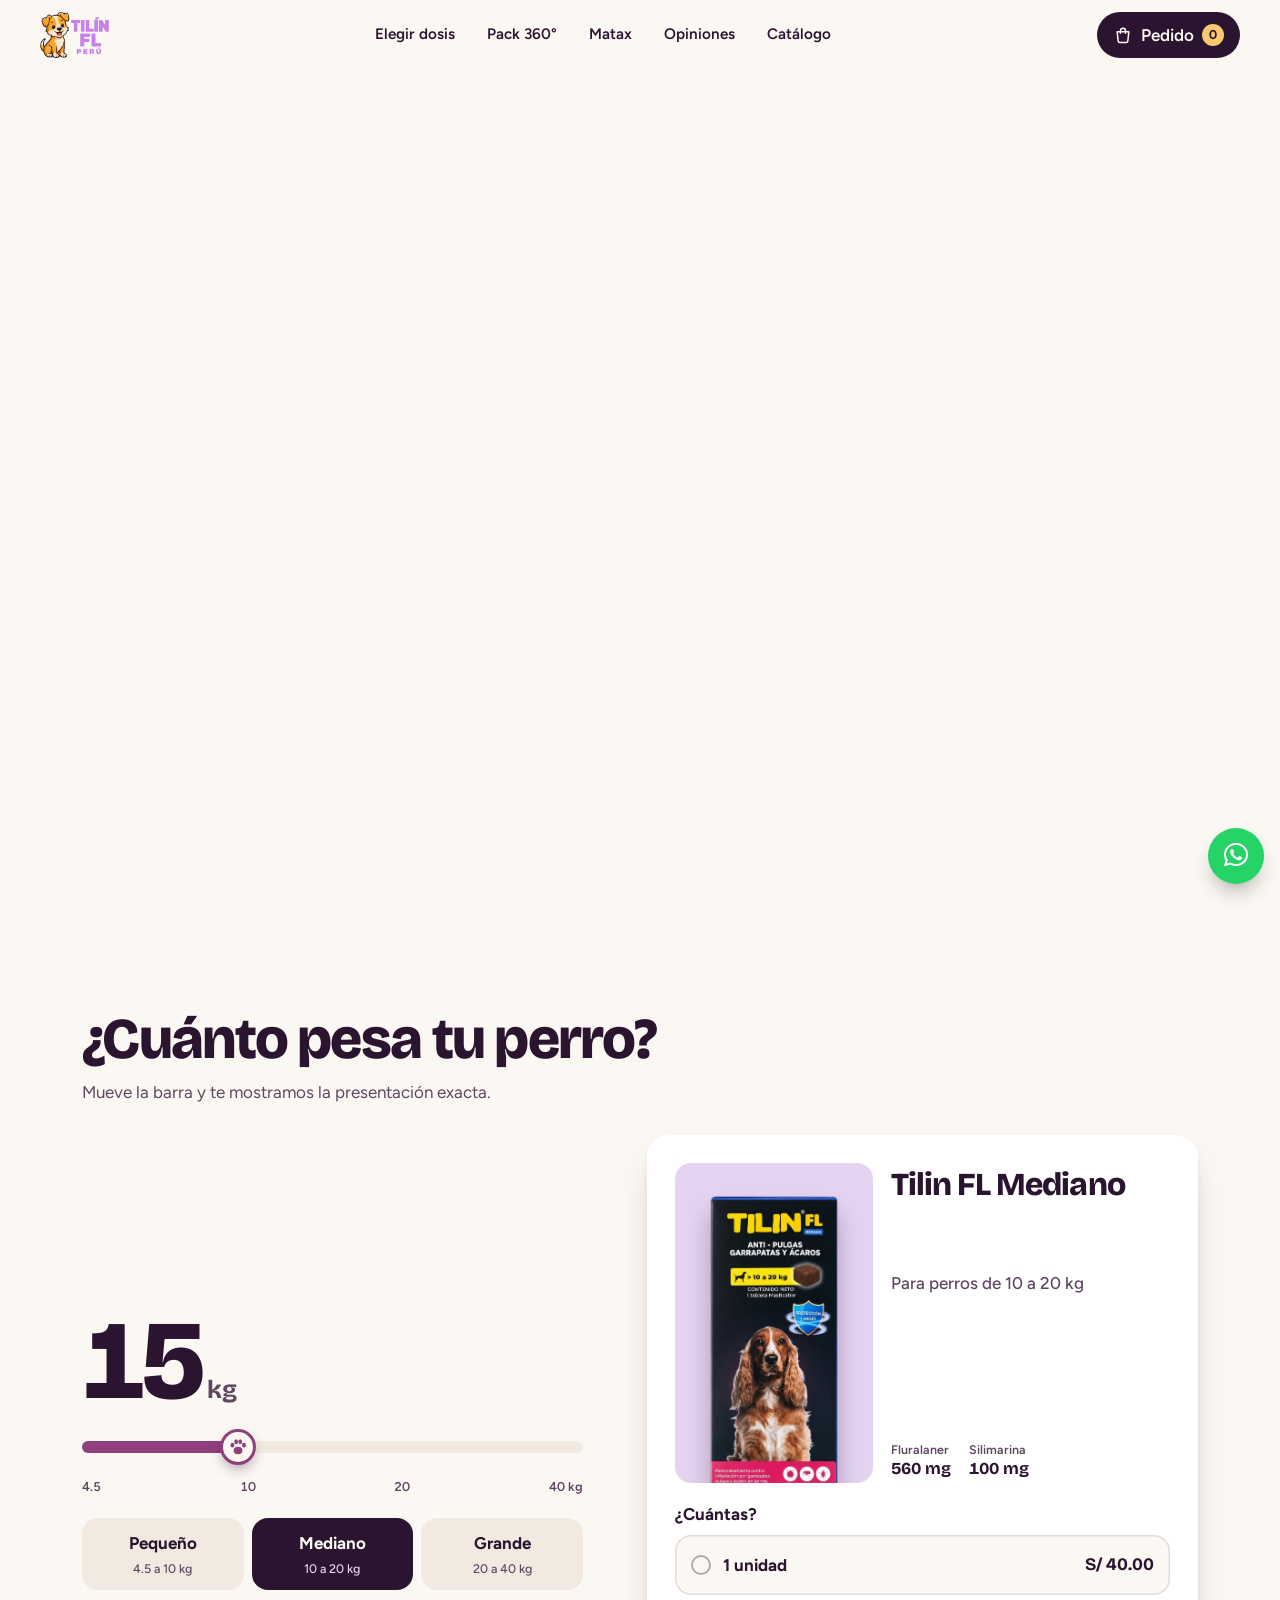
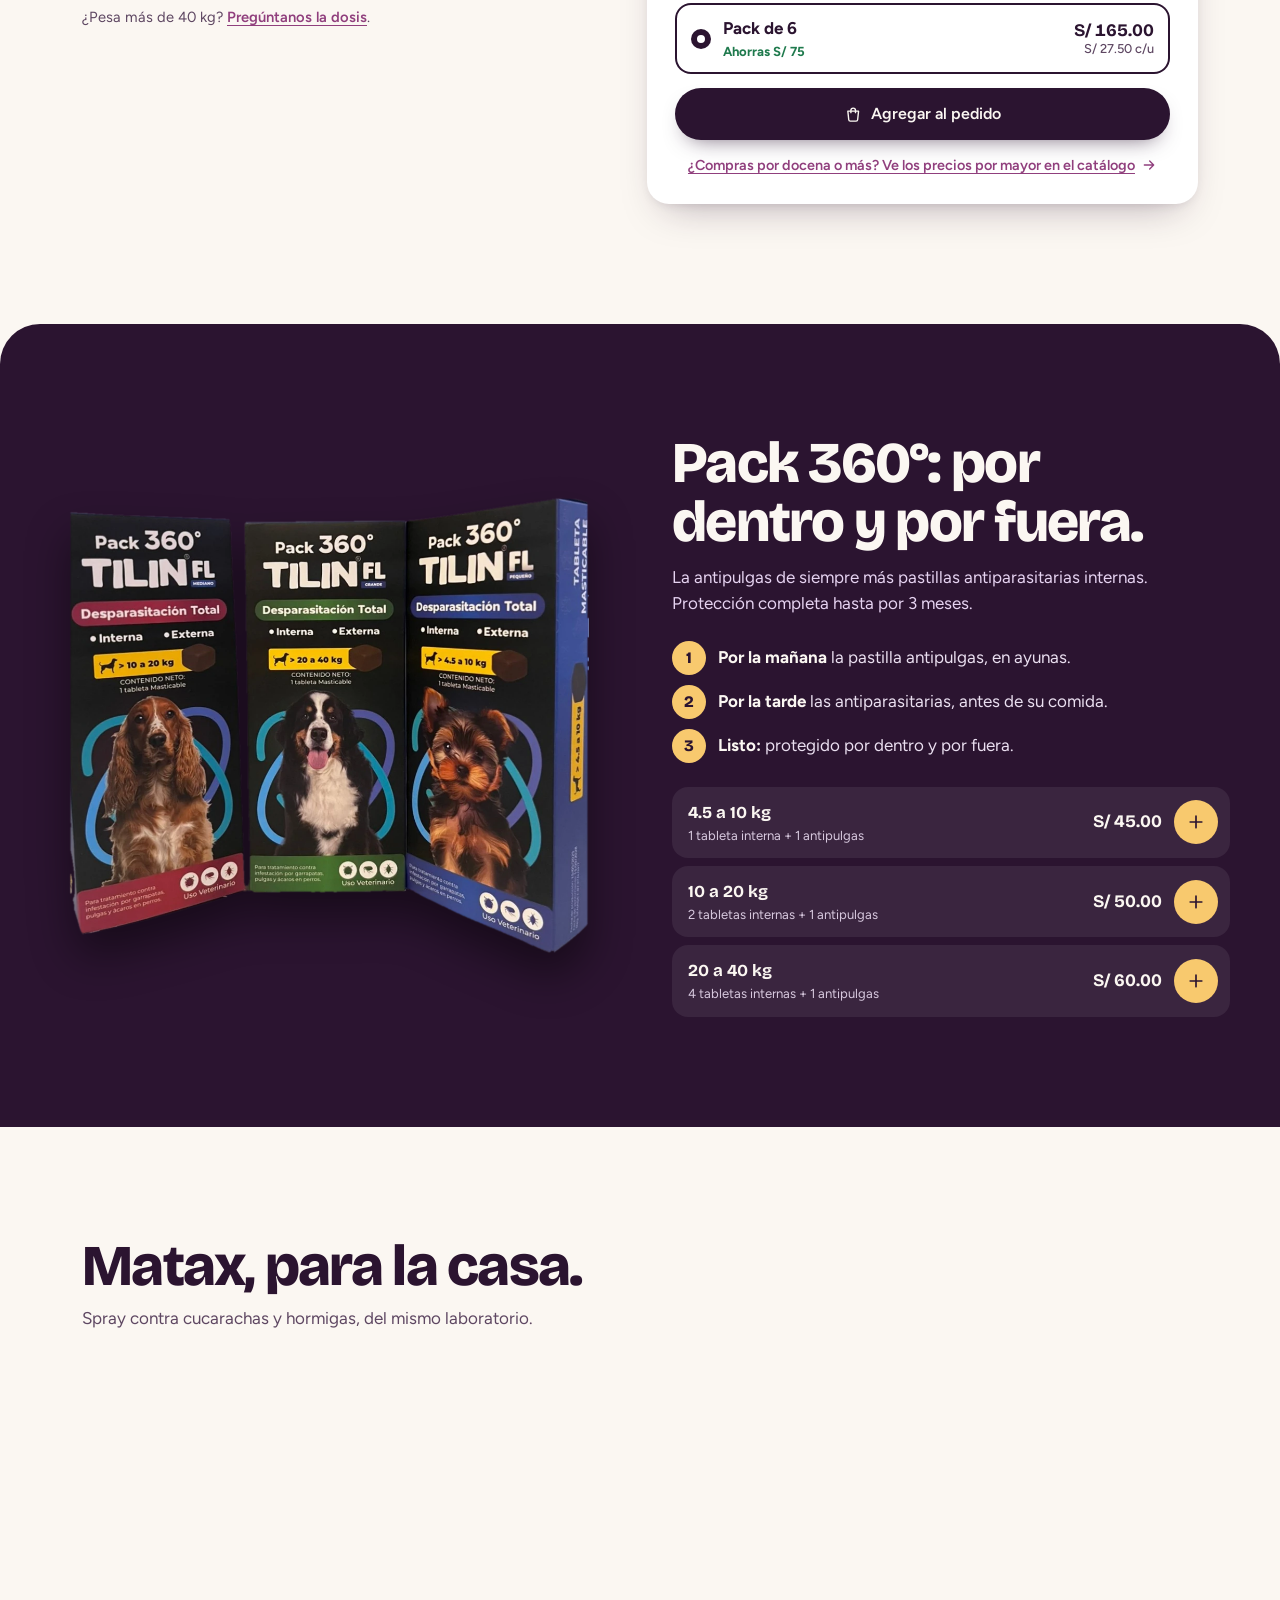
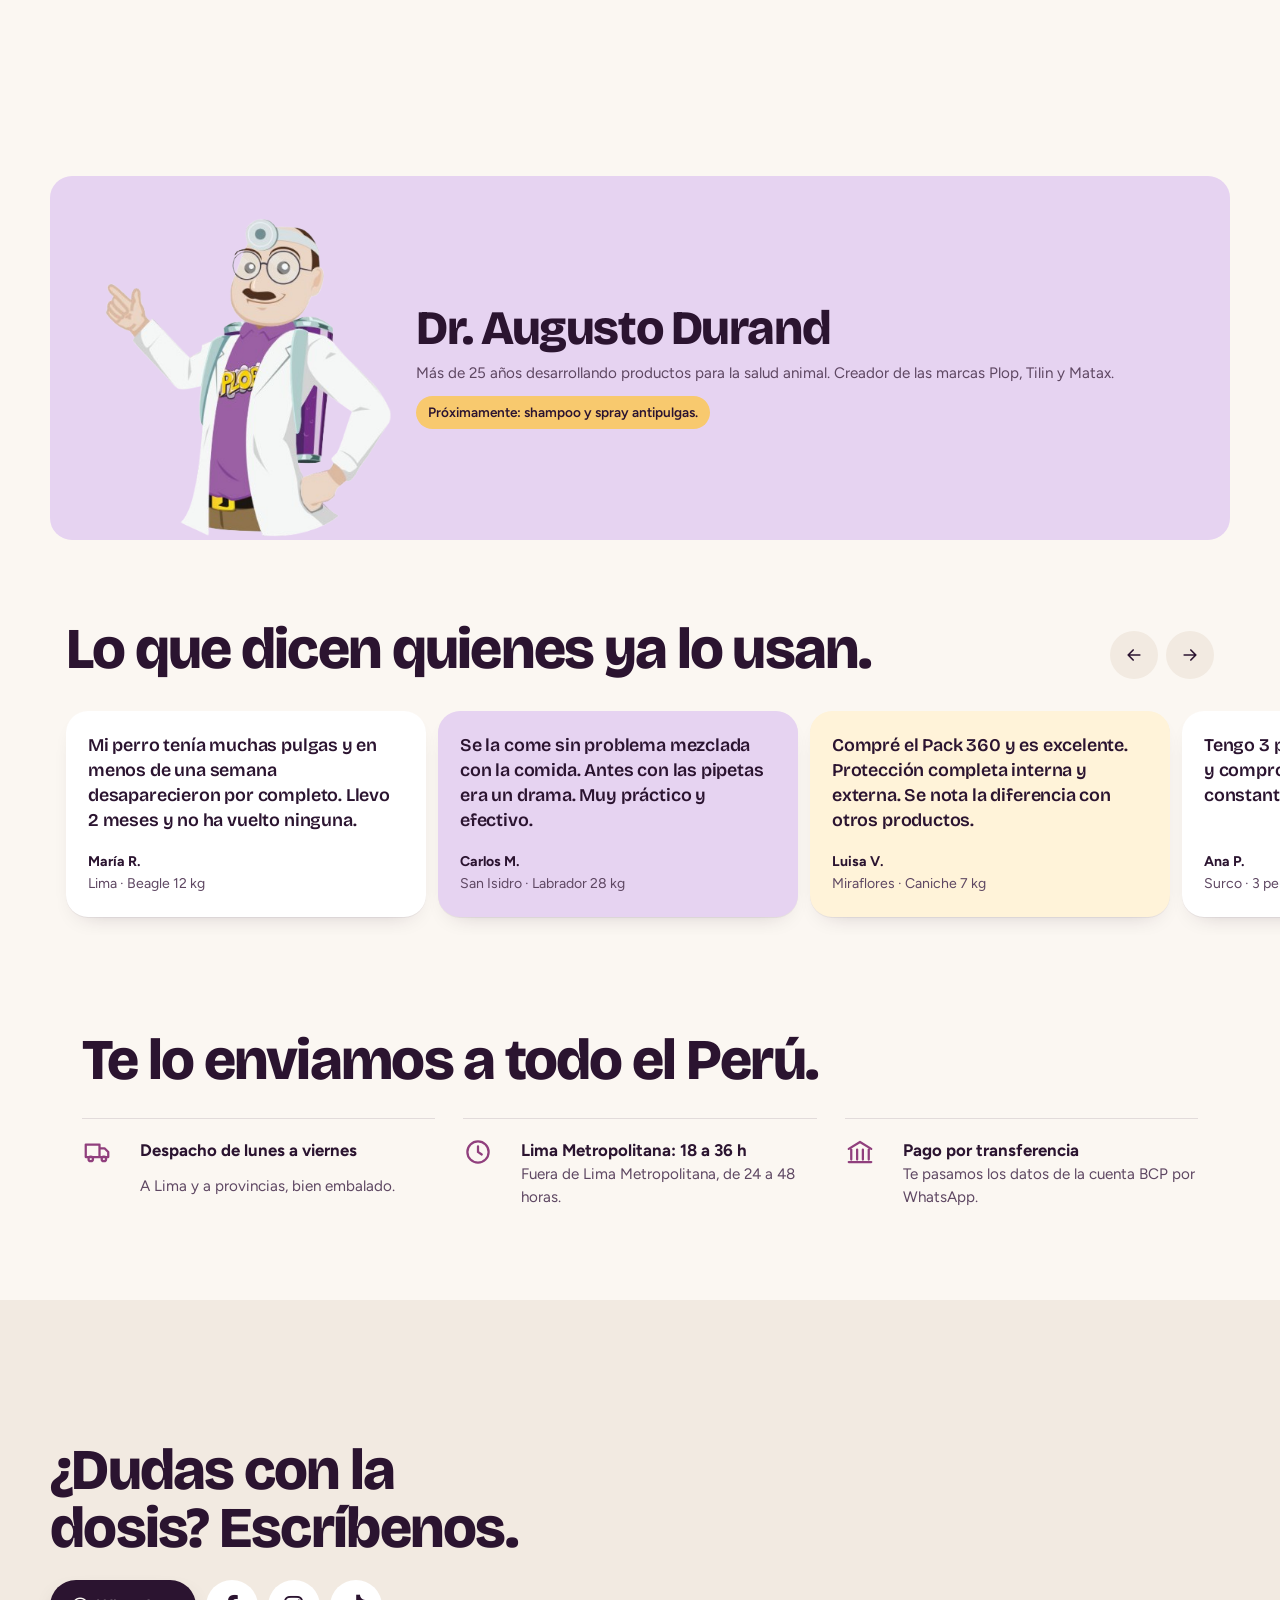
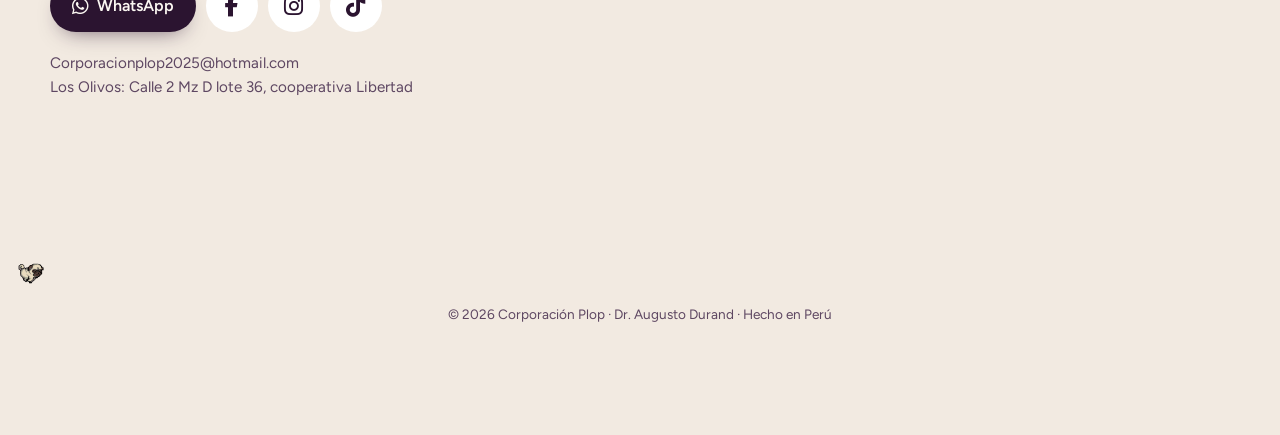
==== commit b7ecf932: "Envíos: título más claro" ====
--- a/index.html
+++ b/index.html
@@ -528,11 +528,11 @@
 
       <!-- ══ Envíos y pago ════════════════════════════════════════ -->
       <section class="envios" id="envios" aria-labelledby="envios-titulo">
-        <h2 id="envios-titulo">Lo pides hoy, lo tienes en días.</h2>
+        <h2 id="envios-titulo">Te lo enviamos a todo el Perú.</h2>
         <ul class="envios-lista">
-          <li><svg><use href="#i-camion" /></svg><b>Envíos a todo el país</b><span>Despachamos de lunes a viernes, a Lima y provincias.</span></li>
+          <li><svg><use href="#i-camion" /></svg><b>Despacho de lunes a viernes</b><span>A Lima y a provincias, bien embalado.</span></li>
           <li><svg><use href="#i-reloj" /></svg><b>Lima Metropolitana: 18 a 36 h</b><span>Fuera de Lima Metropolitana, de 24 a 48 horas.</span></li>
-          <li><svg><use href="#i-banco" /></svg><b>Pagas por depósito o transferencia</b><span>Te pasamos los datos de la cuenta BCP por WhatsApp.</span></li>
+          <li><svg><use href="#i-banco" /></svg><b>Pago por transferencia</b><span>Te pasamos los datos de la cuenta BCP por WhatsApp.</span></li>
         </ul>
       </section>
 
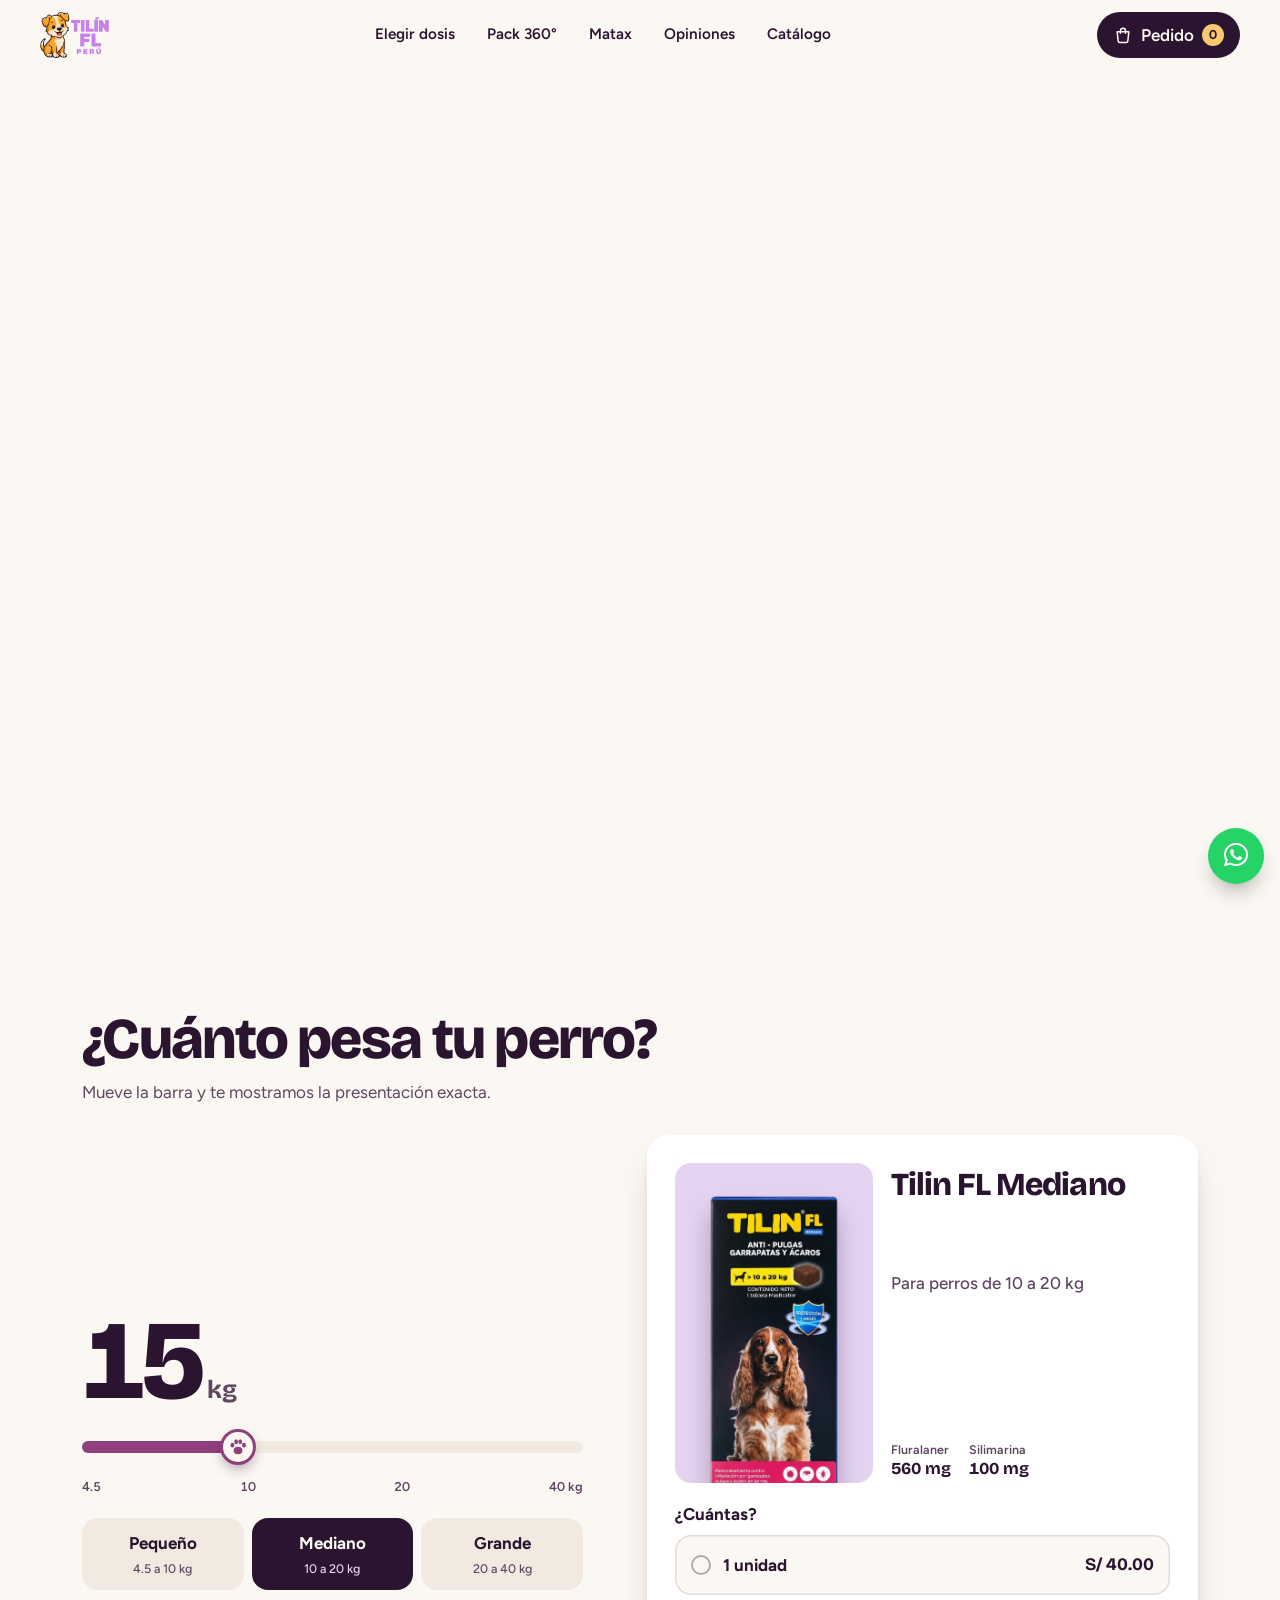
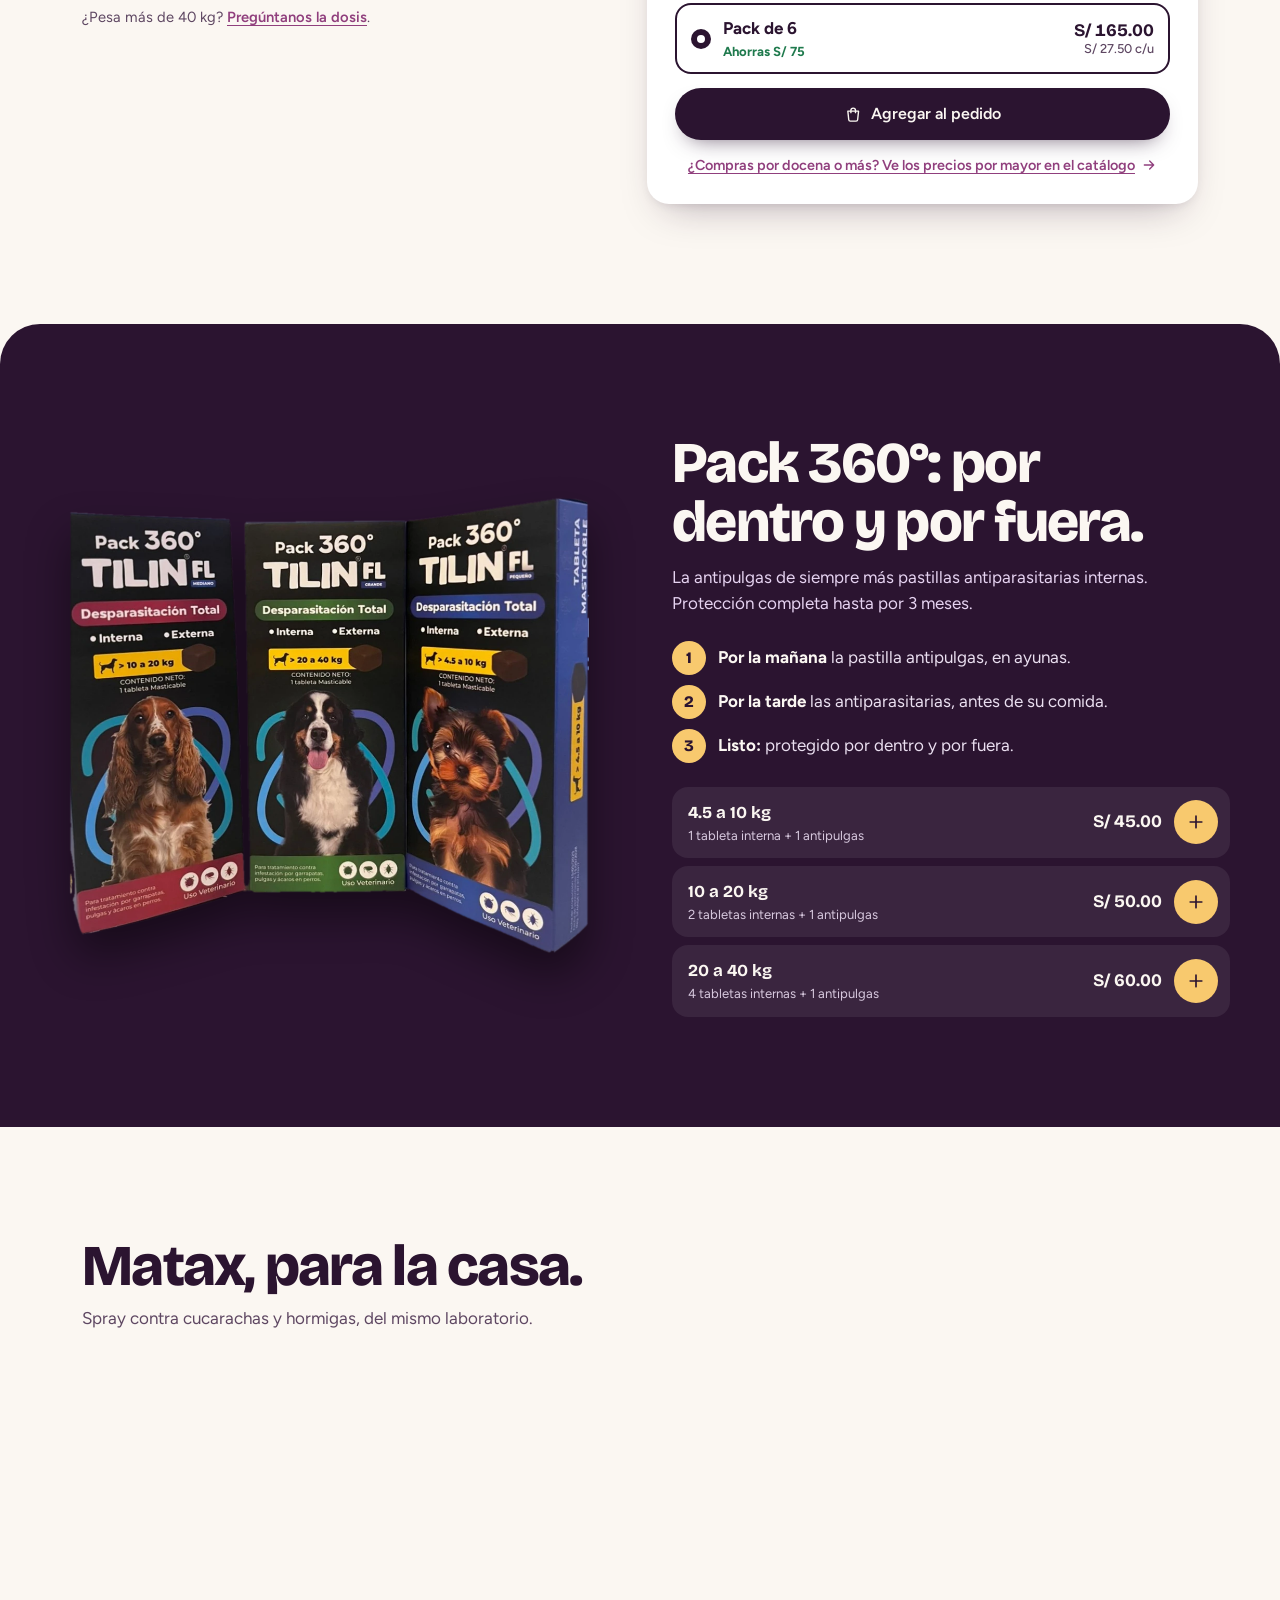
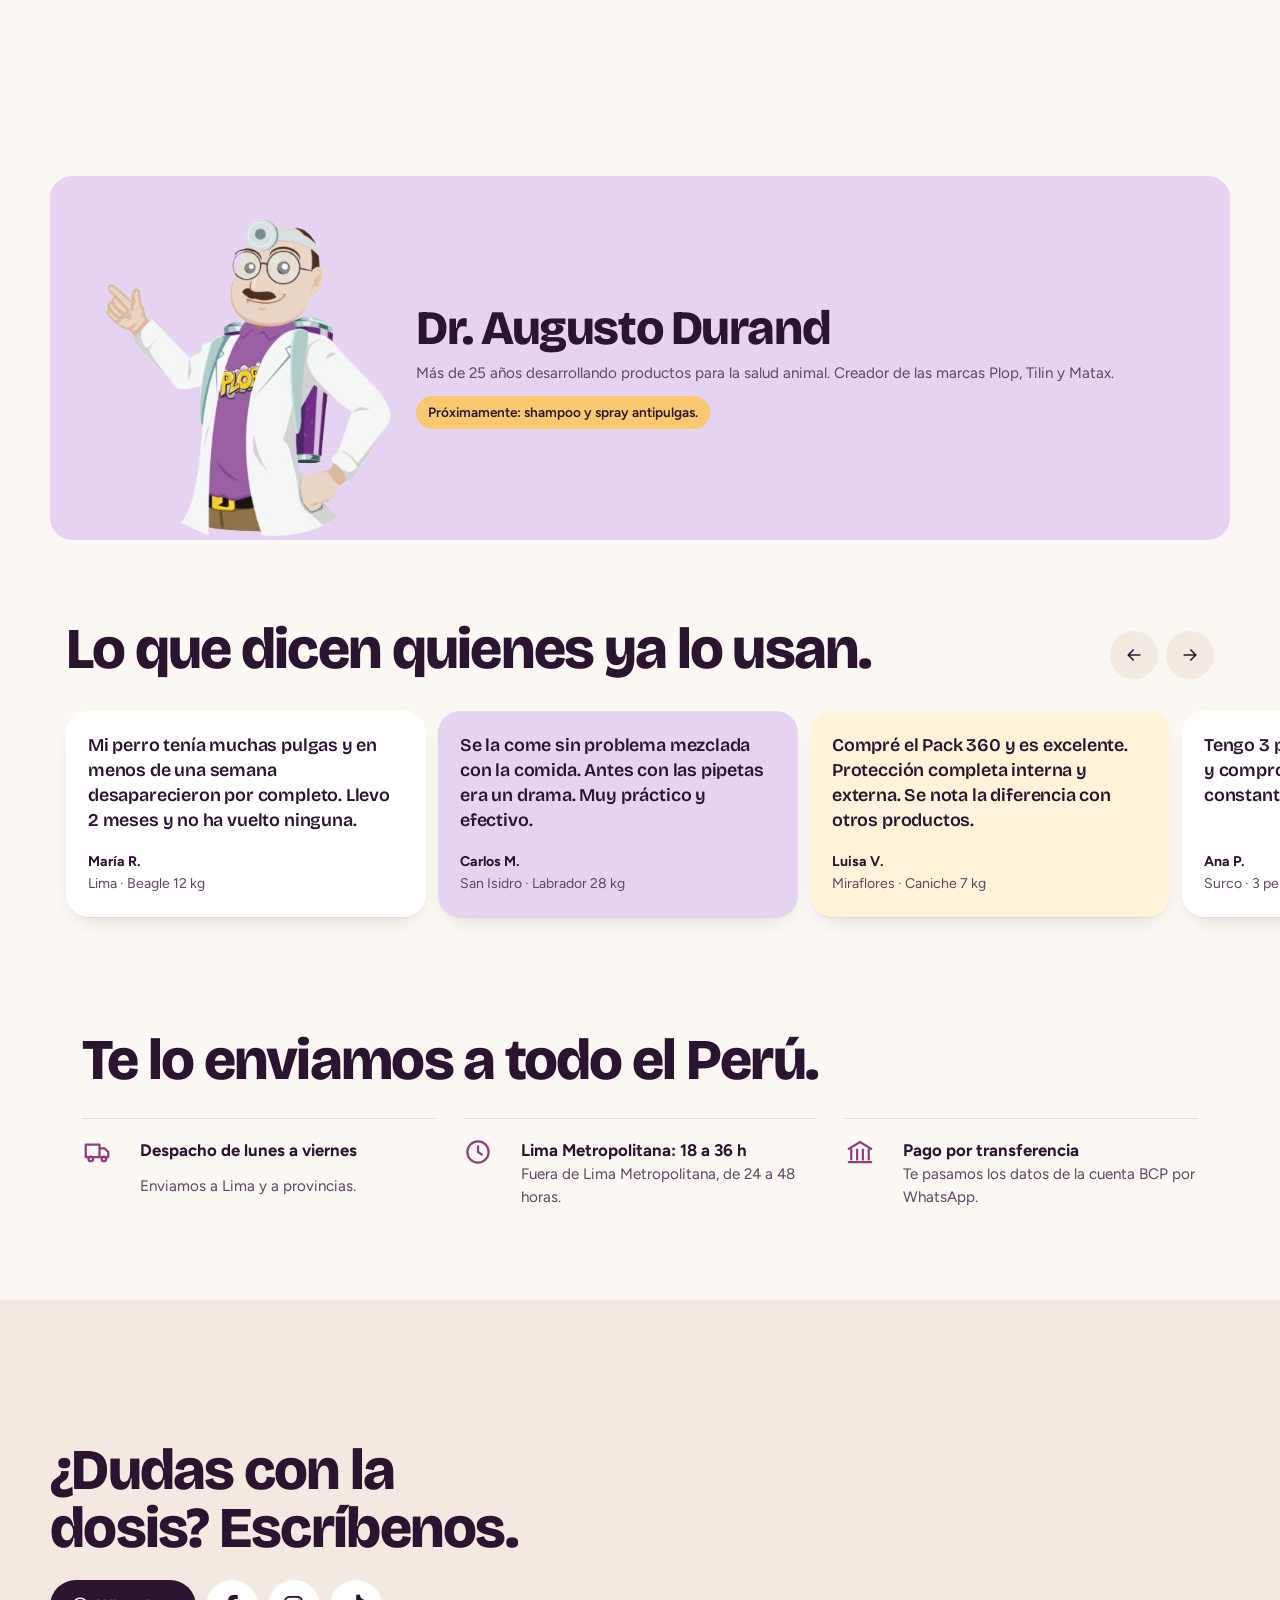
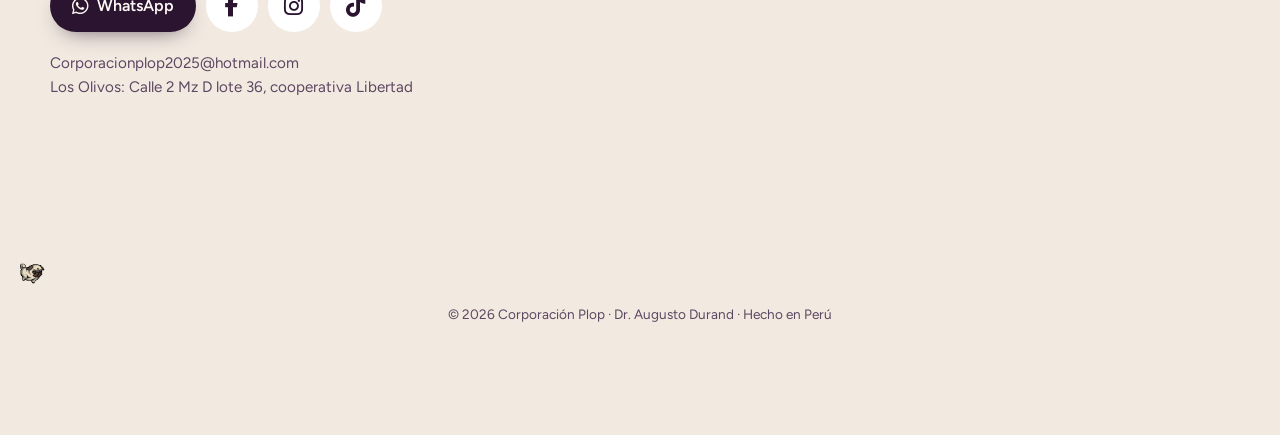
==== commit 200e70c9: "Envíos: quitar dato no confirmado" ====
--- a/index.html
+++ b/index.html
@@ -530,7 +530,7 @@
       <section class="envios" id="envios" aria-labelledby="envios-titulo">
         <h2 id="envios-titulo">Te lo enviamos a todo el Perú.</h2>
         <ul class="envios-lista">
-          <li><svg><use href="#i-camion" /></svg><b>Despacho de lunes a viernes</b><span>A Lima y a provincias, bien embalado.</span></li>
+          <li><svg><use href="#i-camion" /></svg><b>Despacho de lunes a viernes</b><span>Enviamos a Lima y a provincias.</span></li>
           <li><svg><use href="#i-reloj" /></svg><b>Lima Metropolitana: 18 a 36 h</b><span>Fuera de Lima Metropolitana, de 24 a 48 horas.</span></li>
           <li><svg><use href="#i-banco" /></svg><b>Pago por transferencia</b><span>Te pasamos los datos de la cuenta BCP por WhatsApp.</span></li>
         </ul>
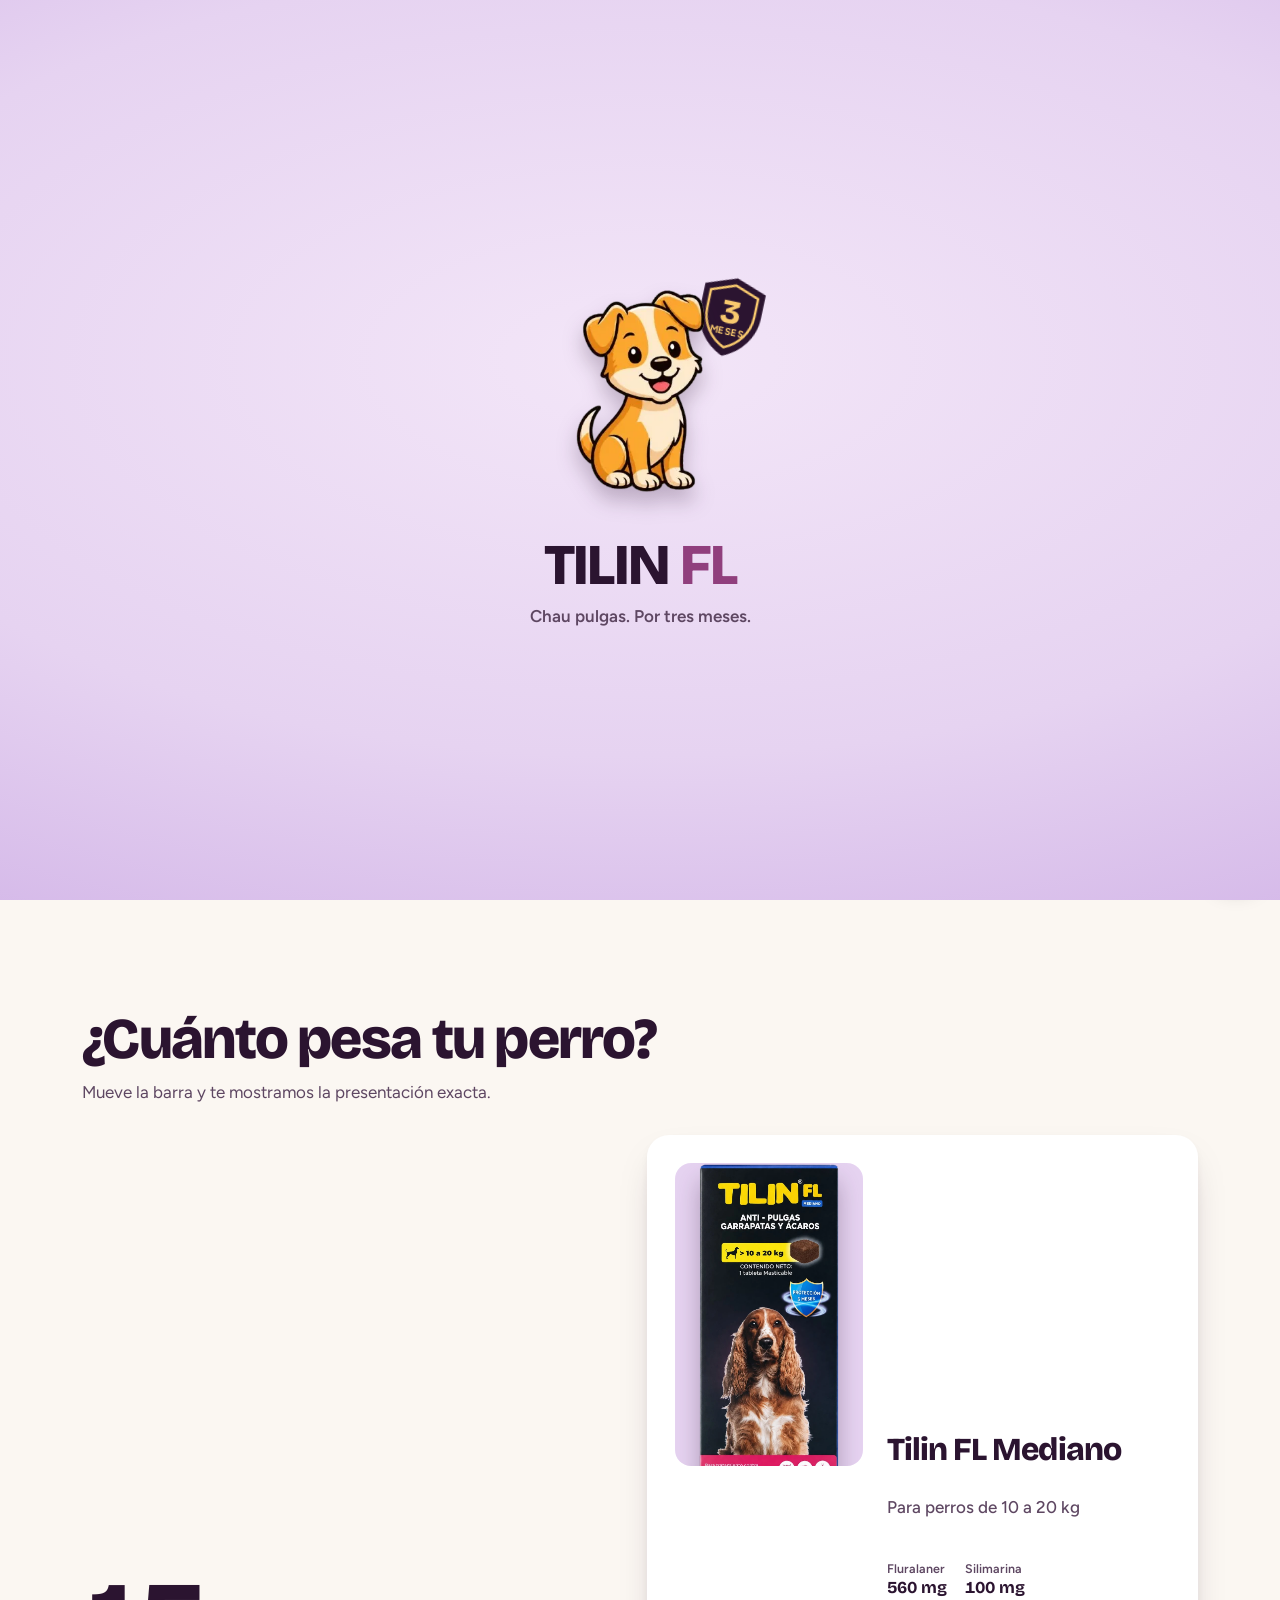
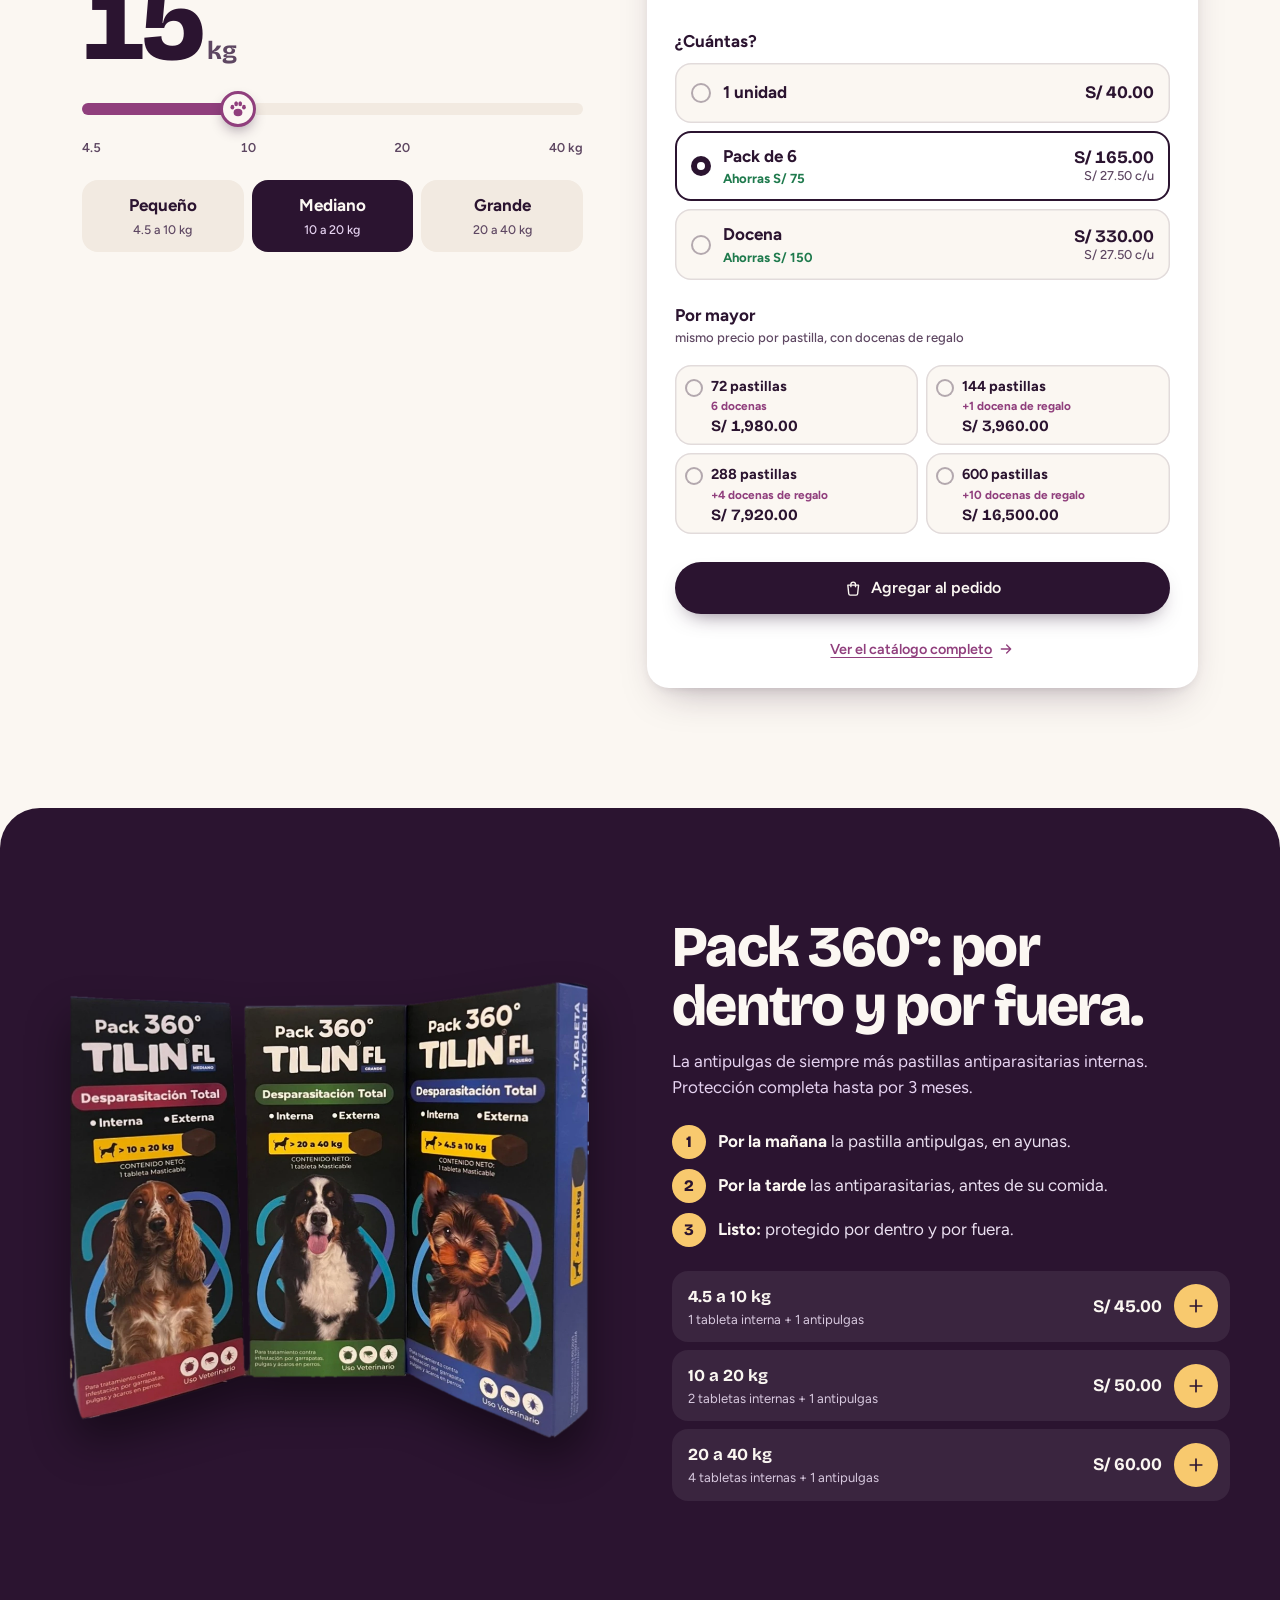
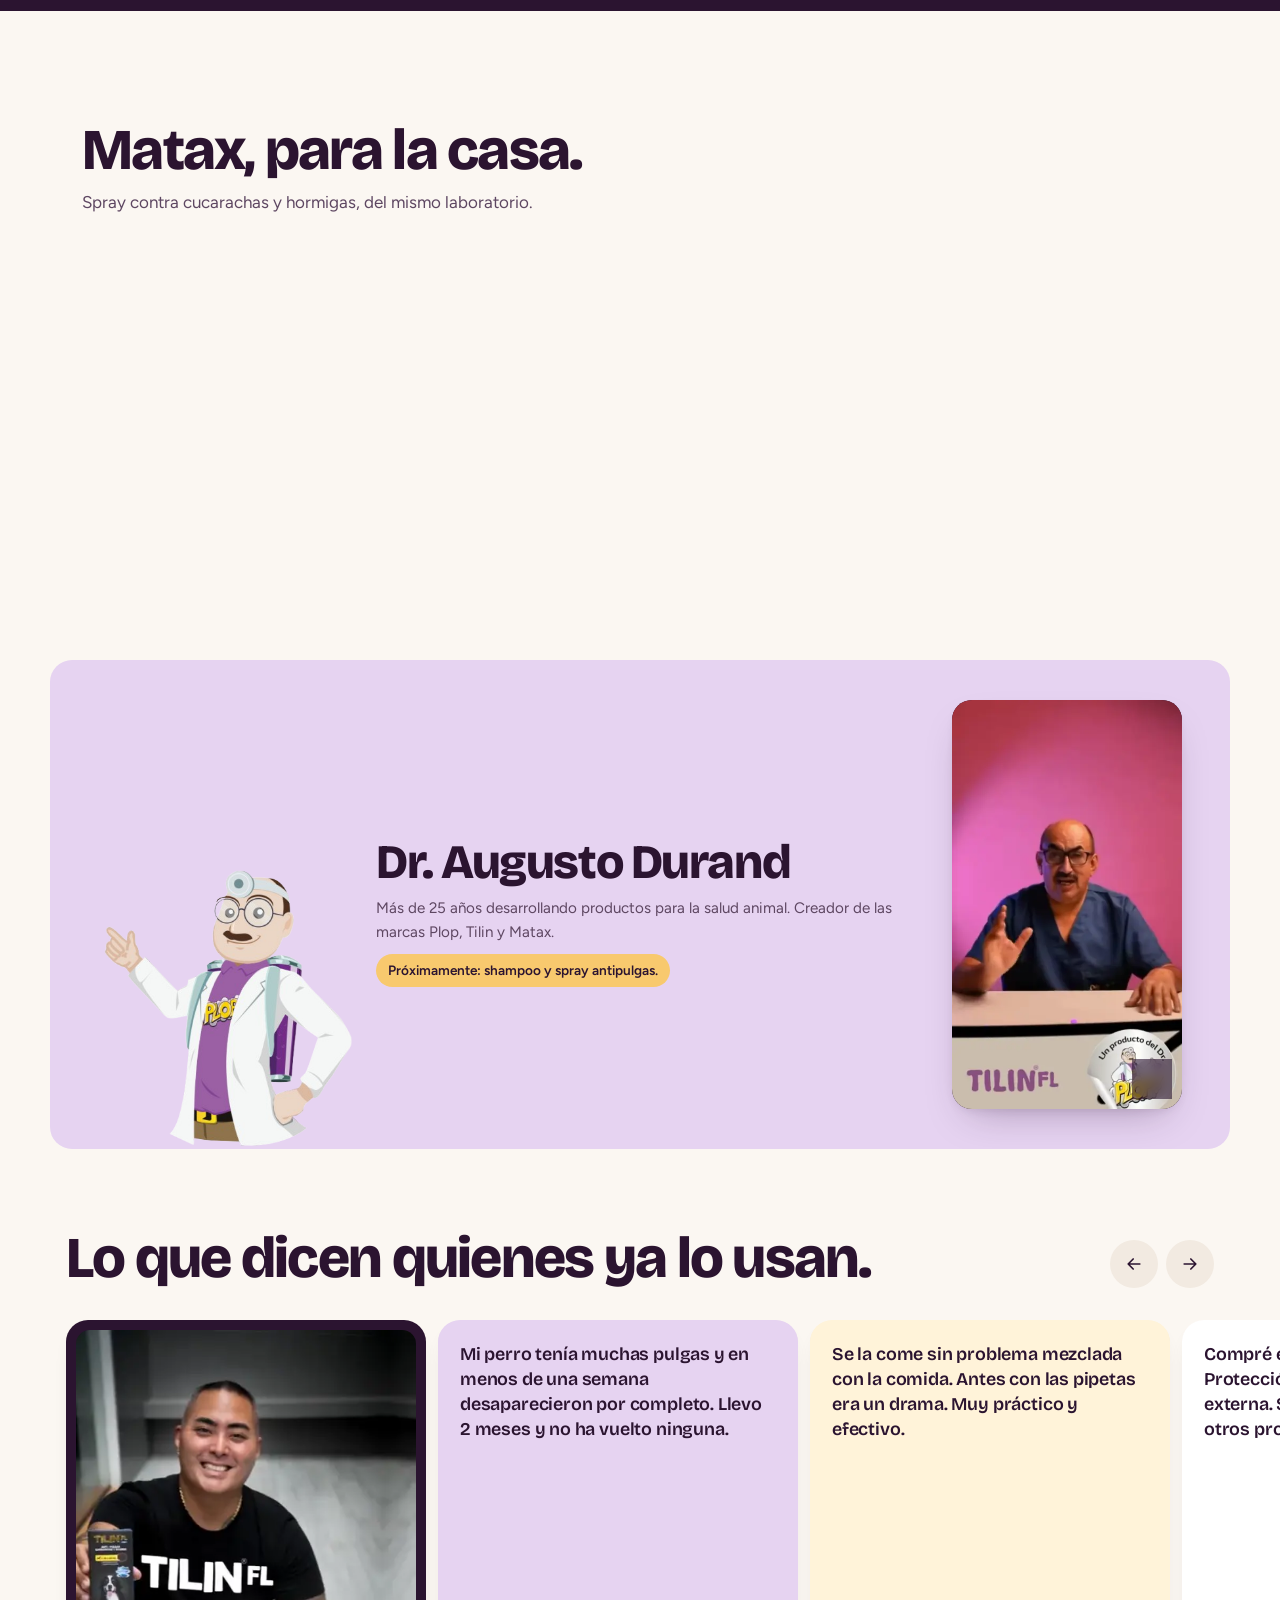
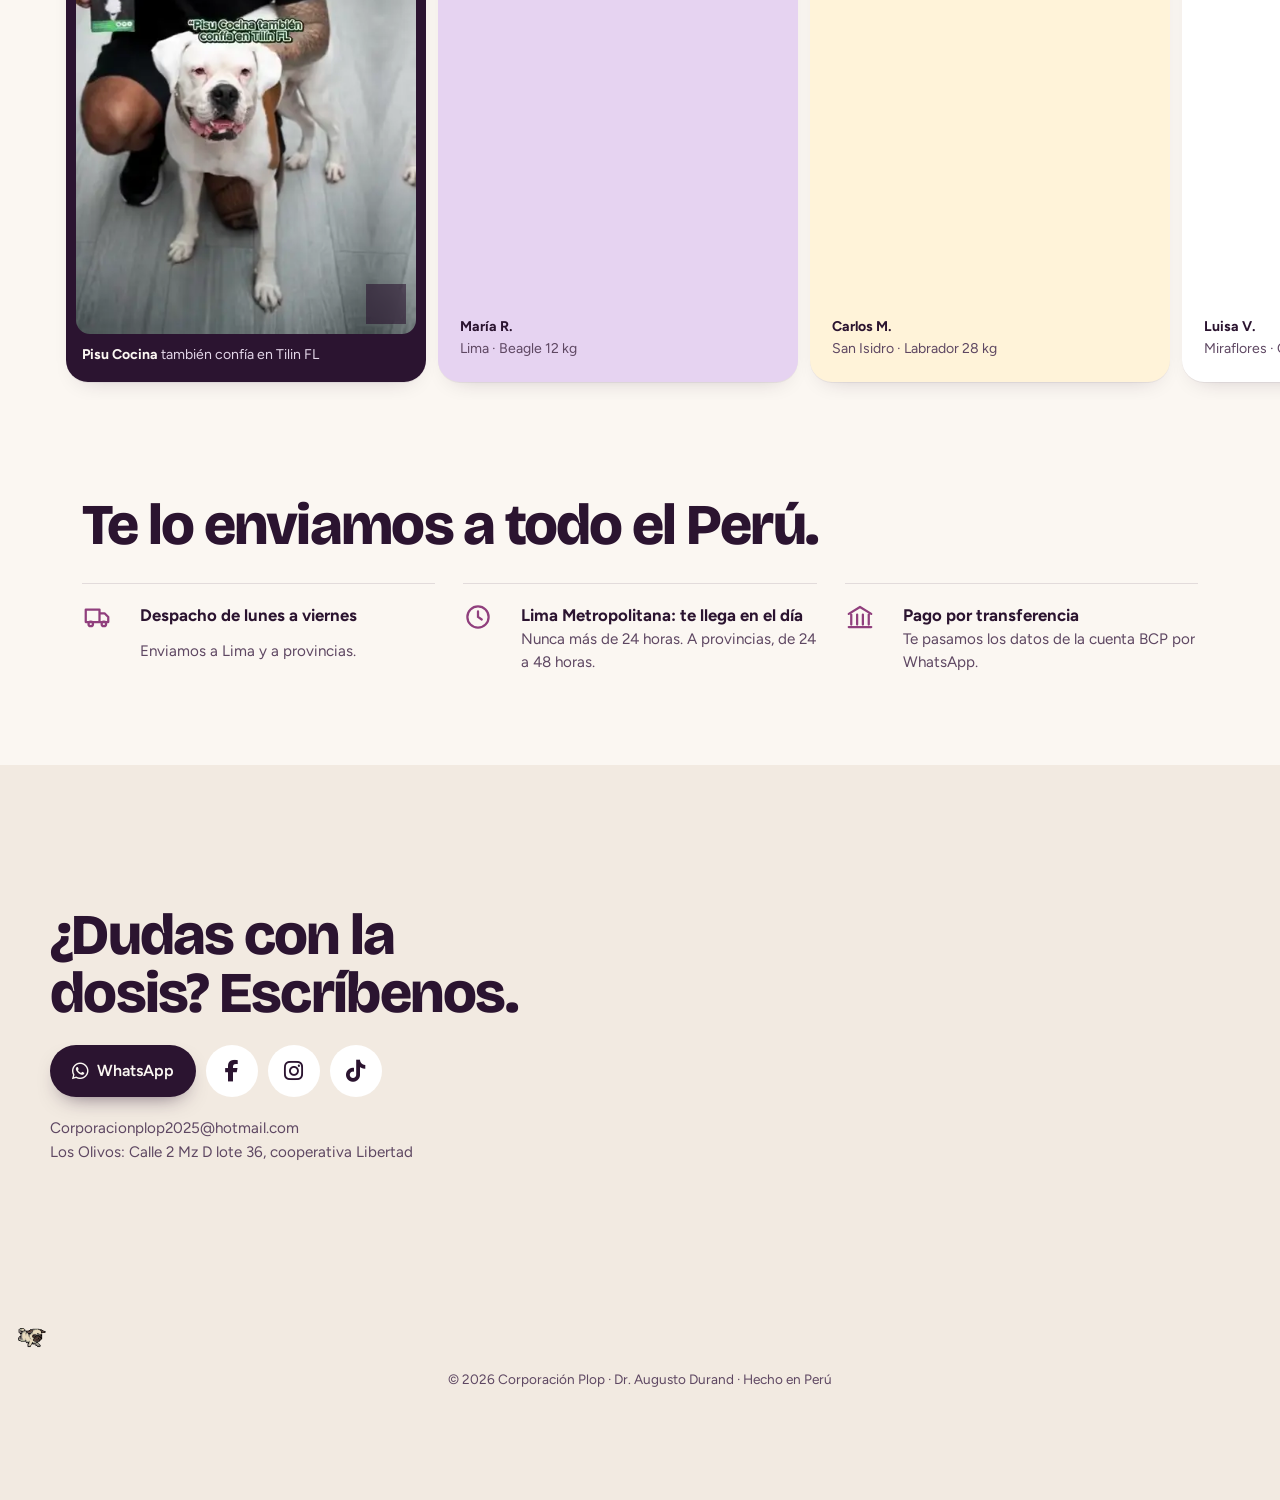
==== commit f1baf4c5: "Carga con historia (pulgas, pastilla, escudo), todas las promos del catálogo, envío en el día en Lim" ====
--- a/index.html
+++ b/index.html
@@ -294,6 +294,7 @@
     <!-- Iconos (un solo trazo, dibujados para la marca) -->
     <svg width="0" height="0" style="position:absolute" aria-hidden="true">
       <symbol id="i-huella" viewBox="0 0 32 32"><g fill="currentColor"><ellipse cx="16" cy="21.5" rx="7" ry="6"/><ellipse cx="7" cy="13" rx="3" ry="3.8" transform="rotate(-18 7 13)"/><ellipse cx="13" cy="7.5" rx="3" ry="4" transform="rotate(-6 13 7.5)"/><ellipse cx="19.5" cy="7.5" rx="3" ry="4" transform="rotate(6 19.5 7.5)"/><ellipse cx="25.5" cy="13" rx="3" ry="3.8" transform="rotate(18 25.5 13)"/></g></symbol>
+      <symbol id="i-pulga" viewBox="0 0 24 24"><g fill="#3a2418" stroke="#3a2418" stroke-width="1.4" stroke-linecap="round"><ellipse cx="12" cy="12" rx="5.5" ry="4.2" stroke="none"/><circle cx="17.6" cy="10.4" r="2.2" stroke="none"/><path d="M8 15l-3 4M11 16l-1 4.5M14 15.5l2.5 4M9 9l-2.5-3.5M14 8.6l1.2-3.6" fill="none"/></g></symbol>
       <symbol id="i-bolsa" viewBox="0 0 24 24"><g fill="none" stroke="currentColor" stroke-width="1.8" stroke-linecap="round" stroke-linejoin="round"><path d="M5 8h14l-1.2 11.2a2 2 0 0 1-2 1.8H8.2a2 2 0 0 1-2-1.8L5 8z"/><path d="M9 10V7a3 3 0 0 1 6 0v3"/></g></symbol>
       <symbol id="i-flecha" viewBox="0 0 24 24"><path d="M5 12h14M13 6l6 6-6 6" fill="none" stroke="currentColor" stroke-width="2" stroke-linecap="round" stroke-linejoin="round"/></symbol>
       <symbol id="i-camion" viewBox="0 0 24 24"><g fill="none" stroke="currentColor" stroke-width="1.8" stroke-linecap="round" stroke-linejoin="round"><path d="M3 6h11v10H3zM14 9h4l3 3v4h-7"/><circle cx="7" cy="17.5" r="1.8"/><circle cx="17.5" cy="17.5" r="1.8"/></g></symbol>
@@ -308,25 +309,20 @@
 
     <!-- ══ Pantalla de carga ══════════════════════════════════════ -->
     <div id="carga" aria-hidden="true">
-      <div class="carga-centro">
-        <div class="carga-cajas">
-          <img src="images/tilin-pequeno.webp" alt="" />
-          <img src="images/tilin-mediano.webp" alt="" />
-          <img src="images/tilin-grande.webp" alt="" />
-        </div>
-        <div class="cinta">
-          <svg class="cinta-forma" viewBox="0 0 420 110" preserveAspectRatio="none">
-            <path d="M0 28 L46 22 L36 56 L50 92 L0 98 L14 62 Z" class="cinta-cola" />
-            <path d="M420 28 L374 22 L384 56 L370 92 L420 98 L406 62 Z" class="cinta-cola" />
-            <path d="M40 12 Q210 -4 380 12 L380 88 Q210 72 40 88 Z" class="cinta-cuerpo" />
-          </svg>
-          <span class="cinta-texto">TILIN FL</span>
-          <img class="carga-mascota" src="images/mascota.webp" alt="" />
-        </div>
-        <p class="carga-lema">Tres meses de protección</p>
+      <div class="escena-carga">
+        <div class="onda"></div>
+        <div class="escudo">
+          <svg viewBox="0 0 120 136"><path d="M60 4l50 18v38c0 33-21 60-50 72C31 120 10 93 10 60V22z" class="escudo-fondo"/><path d="M60 16l39 14v30c0 26-16 48-39 58-23-10-39-32-39-58V30z" class="escudo-borde"/></svg>
+          <span><b>3</b>meses</span>
+        </div>
+        <p class="picazon">¡Qué picazón!</p>
+        <div class="perro"><img src="images/mascota.webp" alt="" /></div>
+        <div class="pastilla"><i></i></div>
+        <span class="pulga" style="--px:-92px;--py:-40px;--fx:-260px;--fy:-220px;--d:0ms"><svg><use href="#i-pulga" /></svg></span><span class="pulga" style="--px:78px;--py:-70px;--fx:240px;--fy:-260px;--d:90ms"><svg><use href="#i-pulga" /></svg></span><span class="pulga" style="--px:-60px;--py:30px;--fx:-300px;--fy:80px;--d:40ms"><svg><use href="#i-pulga" /></svg></span><span class="pulga" style="--px:96px;--py:20px;--fx:300px;--fy:40px;--d:140ms"><svg><use href="#i-pulga" /></svg></span><span class="pulga" style="--px:-20px;--py:-96px;--fx:-60px;--fy:-320px;--d:60ms"><svg><use href="#i-pulga" /></svg></span><span class="pulga" style="--px:40px;--py:64px;--fx:140px;--fy:300px;--d:120ms"><svg><use href="#i-pulga" /></svg></span><span class="pulga" style="--px:-104px;--py:70px;--fx:-280px;--fy:260px;--d:20ms"><svg><use href="#i-pulga" /></svg></span><span class="pulga" style="--px:10px;--py:-20px;--fx:40px;--fy:-300px;--d:100ms"><svg><use href="#i-pulga" /></svg></span>
       </div>
-      <div class="carga-huellas">
-        <svg><use href="#i-huella" /></svg><svg><use href="#i-huella" /></svg><svg><use href="#i-huella" /></svg><svg><use href="#i-huella" /></svg><svg><use href="#i-huella" /></svg>
+      <div class="carga-marca">
+        <p class="carga-logo">TILIN <span>FL</span></p>
+        <p class="carga-lema">Chau pulgas. Por tres meses.</p>
       </div>
     </div>
 
@@ -424,7 +420,6 @@
               <button type="button" data-talla="m" data-peso="15">Mediano<small>10 a 20 kg</small></button>
               <button type="button" data-talla="g" data-peso="30">Grande<small>20 a 40 kg</small></button>
             </div>
-            <p class="peso-nota">¿Pesa más de 40 kg? <a href="https://wa.me/51969382661?text=Hola%2C%20mi%20perro%20pesa%20m%C3%A1s%20de%2040%20kg.%20%C2%BFQu%C3%A9%20dosis%20de%20Tilin%20FL%20le%20corresponde%3F" target="_blank" rel="noopener">Pregúntanos la dosis</a>.</p>
           </div>
 
           <div class="resultado" id="resultado">
@@ -439,24 +434,17 @@
                 <div><dt>Silimarina</dt><dd id="res-sil">100 mg</dd></div>
               </dl>
 
-              <fieldset class="opciones">
+              <fieldset class="opciones" id="opciones">
                 <legend>¿Cuántas?</legend>
-                <label class="opcion">
-                  <input type="radio" name="cantidad" value="1" />
-                  <span class="opcion-nombre">1 unidad</span>
-                  <span class="opcion-precio" id="res-unidad">S/ 40.00</span>
-                </label>
-                <label class="opcion opcion-promo">
-                  <input type="radio" name="cantidad" value="6" checked />
-                  <span class="opcion-nombre">Pack de 6 <em id="res-ahorro">Ahorras S/ 75</em></span>
-                  <span class="opcion-precio"><span id="res-pack">S/ 165.00</span><small id="res-cu">S/ 27.50 c/u</small></span>
-                </label>
+                <div class="opciones-base" id="opciones-base"></div>
+                <p class="opciones-mayor">Por mayor <span>mismo precio por pastilla, con docenas de regalo</span></p>
+                <div class="opciones-mayor-lista" id="opciones-mayor"></div>
               </fieldset>
 
               <button type="button" class="btn btn-principal btn-ancho" id="res-agregar">
                 <svg><use href="#i-bolsa" /></svg> Agregar al pedido
               </button>
-              <a class="mayor" href="catalogo/">¿Compras por docena o más? Ve los precios por mayor en el catálogo <svg><use href="#i-flecha" /></svg></a>
+              <a class="mayor" href="catalogo/">Ver el catálogo completo <svg><use href="#i-flecha" /></svg></a>
             </div>
           </div>
         </div>
@@ -498,6 +486,12 @@
           <p>Más de 25 años desarrollando productos para la salud animal. Creador de las marcas Plop, Tilin y Matax.</p>
           <p class="pronto">Próximamente: shampoo y spray antipulgas.</p>
         </div>
+        <figure class="video-deco" data-video>
+            <video src="videos/doctor.mp4" poster="videos/doctor.webp" muted loop playsinline preload="none" aria-label="Video del Dr. Augusto Durand explicando Tilin FL"></video>
+            <button type="button" class="video-sonido" aria-pressed="false" aria-label="Activar sonido">
+              <svg viewBox="0 0 24 24"><g fill="none" stroke="currentColor" stroke-width="1.8" stroke-linecap="round" stroke-linejoin="round"><path d="M4 9.5h3.5L12 6v12l-4.5-3.5H4z"/><path class="ondas" d="M15.5 9.5a3.5 3.5 0 0 1 0 5M18 7a7 7 0 0 1 0 10"/><path class="mudo" d="M16 10l5 5M21 10l-5 5"/></g></svg>
+            </button>
+          </figure>
       </section>
 
       <!-- ══ Opiniones ════════════════════════════════════════════ -->
@@ -510,6 +504,12 @@
           </div>
         </div>
         <ul class="pista" id="pista" tabindex="0" aria-label="Opiniones, desliza para ver más">
+          <li class="pista-video"><figure class="video-deco" data-video>
+            <video src="videos/pisu.mp4" poster="videos/pisu.webp" muted loop playsinline preload="none" aria-label="Pisu Cocina recomienda Tilin FL con su perro"></video>
+            <button type="button" class="video-sonido" aria-pressed="false" aria-label="Activar sonido">
+              <svg viewBox="0 0 24 24"><g fill="none" stroke="currentColor" stroke-width="1.8" stroke-linecap="round" stroke-linejoin="round"><path d="M4 9.5h3.5L12 6v12l-4.5-3.5H4z"/><path class="ondas" d="M15.5 9.5a3.5 3.5 0 0 1 0 5M18 7a7 7 0 0 1 0 10"/><path class="mudo" d="M16 10l5 5M21 10l-5 5"/></g></svg>
+            </button>
+          </figure><p><b>Pisu Cocina</b> también confía en Tilin FL</p></li>
           <li><blockquote>Mi perro tenía muchas pulgas y en menos de una semana desaparecieron por completo. Llevo 2 meses y no ha vuelto ninguna.</blockquote><p><b>María R.</b> Lima · Beagle 12 kg</p></li>
           <li><blockquote>Se la come sin problema mezclada con la comida. Antes con las pipetas era un drama. Muy práctico y efectivo.</blockquote><p><b>Carlos M.</b> San Isidro · Labrador 28 kg</p></li>
           <li><blockquote>Compré el Pack 360 y es excelente. Protección completa interna y externa. Se nota la diferencia con otros productos.</blockquote><p><b>Luisa V.</b> Miraflores · Caniche 7 kg</p></li>
@@ -531,7 +531,7 @@
         <h2 id="envios-titulo">Te lo enviamos a todo el Perú.</h2>
         <ul class="envios-lista">
           <li><svg><use href="#i-camion" /></svg><b>Despacho de lunes a viernes</b><span>Enviamos a Lima y a provincias.</span></li>
-          <li><svg><use href="#i-reloj" /></svg><b>Lima Metropolitana: 18 a 36 h</b><span>Fuera de Lima Metropolitana, de 24 a 48 horas.</span></li>
+          <li><svg><use href="#i-reloj" /></svg><b>Lima Metropolitana: te llega en el día</b><span>Nunca más de 24 horas. A provincias, de 24 a 48 horas.</span></li>
           <li><svg><use href="#i-banco" /></svg><b>Pago por transferencia</b><span>Te pasamos los datos de la cuenta BCP por WhatsApp.</span></li>
         </ul>
       </section>
--- a/css/tilin.css
+++ b/css/tilin.css
@@ -81,61 +81,71 @@
 }
 .btn use { transition: transform 200ms var(--salida); }
 
-/* ── Pantalla de carga ───────────────────────────────────── */
+/* ── Pantalla de carga: Tilín, las pulgas y la pastilla ──
+   0.0 s  Tilín se rasca, las pulgas saltan alrededor
+   0.9 s  cae la pastilla Tilin FL y se la come
+   1.25 s una onda espanta a las pulgas
+   1.5 s  sale el escudo "3 meses" y mueve la cola
+   1.8 s  la marca; al salir, la página se abre en círculo desde él */
 #carga {
   position: fixed; inset: 0; z-index: 100;
-  display: grid; place-items: center;
-  background: var(--lavanda);
-  clip-path: inset(0 0 0 0);
-}
-.js #carga { visibility: visible; }
+  display: grid; place-content: center; justify-items: center; gap: 26px;
+  background: radial-gradient(120% 80% at 50% 40%, #f3e6f8 0%, var(--lavanda) 55%, var(--lavanda-osc) 100%);
+  clip-path: circle(150% at 50% 42%);
+  overflow: hidden;
+}
 html:not(.js) #carga { display: none; }
-.carga-centro { position: relative; display: grid; justify-items: center; gap: 18px; transform: translateY(-4vh); }
-.carga-cajas { display: flex; align-items: flex-end; height: 168px; margin-bottom: -46px; }
-.carga-cajas img {
-  width: 74px; margin: 0 -6px;
-  filter: drop-shadow(0 14px 14px rgba(43, 20, 48, 0.28));
-  opacity: 0; transform: translateY(60px) rotate(var(--r, 0deg));
-  animation: caja-sube 700ms var(--resorte) forwards;
-}
-.carga-cajas img:nth-child(1) { --r: -9deg; animation-delay: 380ms; }
-.carga-cajas img:nth-child(2) { --r: 0deg; width: 84px; z-index: 1; animation-delay: 300ms; }
-.carga-cajas img:nth-child(3) { --r: 9deg; animation-delay: 460ms; }
-@keyframes caja-sube { to { opacity: 1; transform: translateY(0) rotate(var(--r)); } }
-
-.cinta { position: relative; z-index: 2; width: min(78vw, 360px); aspect-ratio: 420 / 110; display: grid; place-items: center; }
-.cinta-forma { position: absolute; inset: 0; width: 100%; height: 100%; overflow: visible; }
-.cinta-cuerpo { fill: var(--tinta); }
-.cinta-cola { fill: var(--morado); }
-.cinta-forma { clip-path: inset(0 50% 0 50%); animation: cinta-abre 620ms var(--salida) 80ms forwards; }
-@keyframes cinta-abre { to { clip-path: inset(0 0 0 0); } }
-.cinta-texto {
-  position: relative; font: 800 clamp(2.2rem, 11vw, 3.4rem)/1 var(--display); letter-spacing: -0.02em;
-  color: var(--sol); transform: translateY(-4%);
-  opacity: 0; filter: blur(8px); animation: texto-entra 520ms var(--salida) 360ms forwards;
-}
-@keyframes texto-entra { to { opacity: 1; filter: blur(0); transform: translateY(-4%); } }
-.carga-lema { font-weight: 600; color: var(--tinta-suave); letter-spacing: 0.01em; opacity: 0; animation: aparecer 500ms var(--salida) 700ms forwards; }
-@keyframes aparecer { to { opacity: 1; } }
-
-.carga-huellas { position: absolute; bottom: 12vh; left: 50%; display: flex; gap: 14px; transform: translateX(-50%); color: var(--morado); }
-.carga-huellas svg { width: 22px; height: 22px; opacity: 0; transform: scale(0.6) rotate(90deg); animation: huella 360ms var(--salida) forwards; }
-.carga-huellas svg:nth-child(odd) { translate: 0 -9px; }
-.carga-huellas svg:nth-child(1) { animation-delay: 200ms; }
-.carga-huellas svg:nth-child(2) { animation-delay: 420ms; }
-.carga-huellas svg:nth-child(3) { animation-delay: 640ms; }
-.carga-huellas svg:nth-child(4) { animation-delay: 860ms; }
-.carga-huellas svg:nth-child(5) { animation-delay: 1080ms; }
-@keyframes huella { to { opacity: 1; transform: scale(1) rotate(90deg); } }
-
-#carga.sale { animation: carga-sale 760ms var(--entrada-salida) forwards; }
-#carga.sale .carga-centro { animation: centro-sale 760ms var(--entrada-salida) forwards; }
-@keyframes carga-sale { to { clip-path: inset(0 0 100% 0); } }
-@keyframes centro-sale { to { transform: translateY(-16vh); opacity: 0; } }
+.escena-carga { position: relative; width: 240px; height: 240px; display: grid; place-items: center; }
+.perro { position: relative; z-index: 3; width: 128px; transform-origin: 50% 100%; animation: rasca 110ms linear 0s 9 alternate, traga 520ms var(--resorte) 1000ms, cola 260ms ease-in-out 1550ms 4 alternate; }
+.perro img { width: 100%; filter: drop-shadow(0 12px 10px rgba(43, 20, 48, 0.25)); }
+@keyframes rasca { from { transform: rotate(-3deg) translateX(-2px); } to { transform: rotate(3deg) translateX(2px); } }
+@keyframes traga { 0% { transform: none; } 30% { transform: scaleY(0.88) scaleX(1.08); } 60% { transform: translateY(-22px) scaleY(1.05); } 100% { transform: none; } }
+@keyframes cola { from { transform: rotate(-5deg); } to { transform: rotate(5deg); } }
+
+.pastilla {
+  position: absolute; z-index: 4; left: 50%; top: 50%; width: 40px; height: 32px; margin: -16px 0 0 -20px;
+  border-radius: 9px; background: linear-gradient(145deg, #8a5a3c, #5a3522);
+  box-shadow: inset 0 -4px 0 rgba(0, 0, 0, 0.18), inset 0 3px 0 rgba(255, 255, 255, 0.14), 0 6px 10px -4px rgba(43, 20, 48, 0.5);
+  opacity: 0; transform: translateY(-190px) rotate(-200deg); width: 46px; height: 36px; margin: -18px 0 0 -23px;
+  animation: pastilla-cae 560ms cubic-bezier(0.45, 0, 0.8, 0.5) 440ms forwards, pastilla-come 260ms var(--salida) 1020ms forwards;
+}
+.pastilla i { position: absolute; inset: 8px 10px; border-radius: 4px; background: radial-gradient(circle at 30% 30%, rgba(255, 255, 255, 0.18) 0 2px, transparent 3px) 0 0 / 7px 7px; }
+@keyframes pastilla-cae { 0% { opacity: 1; } 80% { transform: translateY(6px) rotate(-12deg); } 90% { transform: translateY(-4px) rotate(-6deg) scaleY(0.9); } 100% { opacity: 1; transform: translateY(0) rotate(0); } }
+@keyframes pastilla-come { to { opacity: 0; transform: translateY(-14px) scale(0.2); } }
+
+.onda { position: absolute; z-index: 1; width: 120px; height: 120px; border-radius: 50%; border: 3px solid var(--morado); opacity: 0; animation: onda 760ms var(--salida) 1180ms forwards; }
+@keyframes onda { 0% { opacity: 0.9; transform: scale(0.4); } 100% { opacity: 0; transform: scale(3.4); border-width: 1px; } }
+
+.pulga { position: absolute; z-index: 5; left: 50%; top: 50%; width: 18px; height: 18px; margin: -9px; transform: translate(var(--px), var(--py)); animation: huye 620ms cubic-bezier(0.3, 0, 0.2, 1) calc(1240ms + var(--d) / 4) forwards; }
+.pulga svg { width: 100%; height: 100%; animation: brinca 300ms cubic-bezier(0.3, 0, 0.7, 1) var(--d) infinite alternate; }
+@keyframes brinca { from { transform: translate(0, 0) rotate(0); } to { transform: translate(6px, -16px) rotate(18deg); } }
+@keyframes huye { to { transform: translate(var(--fx), var(--fy)) scale(0.4) rotate(160deg); opacity: 0; } }
+
+.escudo { position: absolute; z-index: 2; right: -6px; top: 4px; width: 74px; opacity: 0; transform: scale(0.3) rotate(-30deg); animation: escudo 620ms var(--resorte) 1480ms forwards; }
+.escudo svg { width: 100%; height: auto; }
+.escudo-fondo { fill: var(--tinta); }
+.escudo-borde { fill: none; stroke: var(--sol); stroke-width: 4; }
+.escudo span { position: absolute; inset: 0 0 8px; display: grid; place-content: center; text-align: center; color: var(--sol); font: 700 0.62rem/1 var(--texto); text-transform: uppercase; letter-spacing: 0.06em; }
+.escudo b { font: 800 2.1rem/0.9 var(--display); letter-spacing: -0.03em; }
+@keyframes escudo { to { opacity: 1; transform: rotate(12deg); } }
+
+.carga-marca { text-align: center; }
+.carga-logo { font: 800 clamp(2.6rem, 12vw, 3.6rem)/1 var(--display); letter-spacing: -0.03em; color: var(--tinta); clip-path: inset(0 100% 0 0); animation: marca 700ms var(--salida) 1700ms forwards; }
+.carga-logo span { color: var(--morado); }
+@keyframes marca { to { clip-path: inset(0 0 0 0); } }
+.carga-lema { margin-top: 8px; font-weight: 600; color: var(--tinta-suave); opacity: 0; transform: translateY(8px); animation: lema 500ms var(--salida) 2000ms forwards; }
+@keyframes lema { to { opacity: 1; transform: none; } }
+
+#carga.sale { animation: abre-circulo 820ms cubic-bezier(0.7, 0, 0.2, 1) forwards; }
+#carga.sale .escena-carga, #carga.sale .carga-marca { animation: zoom-sale 820ms cubic-bezier(0.7, 0, 0.2, 1) forwards; }
+@keyframes abre-circulo { to { clip-path: circle(0% at 50% 42%); } }
+@keyframes zoom-sale { to { transform: scale(0.6); opacity: 0; } }
 #carga.fuera { display: none; }
 
-/* Segunda visita en la sesión: versión corta */
-.visto .carga-cajas img, .visto .cinta-forma, .visto .cinta-texto, .visto .carga-lema, .visto .carga-huellas svg { animation-duration: 1ms; animation-delay: 0ms; }
+/* Segunda visita en la sesión: solo el final (escudo y marca) */
+.visto .perro, .visto .pastilla, .visto .onda, .visto .pulga, .visto .pulga svg { animation: none; }
+.visto .pastilla, .visto .pulga, .visto .onda { display: none; }
+.visto .escudo, .visto .carga-logo, .visto .carga-lema { animation-delay: 0ms; animation-duration: 300ms; }
 
 /* ── Cabecera ────────────────────────────────────────────── */
 .cabecera {
@@ -635,36 +645,49 @@
   body.con-pedido .mascota.entra:not(.escondida) { transform: none; }
 }
 
-/* La mascota también aparece en la carga */
-.carga-mascota {
-  position: absolute; z-index: 3; right: -14px; top: -58px; width: 70px;
-  opacity: 0; transform: translateY(30px) rotate(12deg);
-  animation: asoma 620ms var(--resorte) 820ms forwards;
-}
-@keyframes asoma { to { opacity: 1; transform: rotate(8deg); } }
-.visto .carga-mascota { animation-duration: 1ms; animation-delay: 0ms; }
-
-/* ── Ajustes tras la revisión ────────────────────────────── */
-.barra-pedido { visibility: hidden; transition: transform 460ms var(--resorte), visibility 0s 460ms; }
-body.con-pedido .barra-pedido { visibility: visible; transition: transform 460ms var(--resorte); }
-.resultado { grid-template-columns: 40% 1fr; column-gap: 18px; row-gap: 0; }
-.resultado-foto { grid-row: 1 / span 3; align-self: stretch; aspect-ratio: auto; min-height: 220px; }
-.resultado-info > h3 { align-self: start; padding-top: 6px; }
-.resultado-info > .formula { align-self: end; margin-bottom: 4px; }
-.opciones { margin-top: 18px; }
-.resultado .btn-ancho { margin-top: 14px; }
-.mayor { margin-top: 14px; }
-@media (max-width: 719px) {
-  .caja { width: 29%; }
-  .caja-m { width: 33%; }
-  .caja-p { --x: -122%; --r: -9deg; }
-  .caja-g { --x: 22%; --r: 9deg; }
-  .abanico.abre .caja-p { --x: -128%; --r: -11deg; }
-  .abanico.abre .caja-g { --x: 28%; --r: 11deg; }
-  .portada-visual { height: clamp(340px, 100vw, 460px); }
-  .elegir { padding-top: 56px; }
-}
-@media (min-width: 980px) {
-  .resultado-foto { min-height: 320px; }
-  .resultado-foto img { width: 66%; }
-}
+/* ── Presentaciones: base + por mayor ────────────────────── */
+.opciones-base { display: grid; gap: 8px; }
+.opcion-nombre small.n { font-weight: 500; color: var(--tinta-suave); }
+.opciones-mayor { margin: 14px 0 8px; font-weight: 700; }
+.opciones-mayor span { display: block; font-weight: 500; font-size: 0.82rem; color: var(--tinta-suave); }
+.opciones-mayor-lista { display: grid; grid-template-columns: 1fr 1fr; gap: 8px; }
+.opcion-mini { flex-direction: column; align-items: flex-start; justify-content: center; gap: 2px; min-height: 0; padding: 10px 10px 10px 36px; }
+.opcion-mini::before { left: 10px; top: 14px; margin-top: 0; width: 18px; height: 18px; }
+.opcion-mini .opcion-nombre { font-size: 0.9rem; }
+.opcion-mini .opcion-nombre em { color: var(--morado); font-size: 0.74rem; }
+.opcion-mini .opcion-precio { justify-items: start; font-size: 0.98rem; }
+.opcion-mini .opcion-precio small { display: none; }
+
+.picazon {
+  position: absolute; z-index: 6; left: 50%; top: -6px; padding: 6px 12px; border-radius: 14px 14px 14px 4px;
+  background: #fff; color: var(--tinta); font: 700 0.9rem/1 var(--texto); white-space: nowrap;
+  box-shadow: 0 8px 18px -10px rgba(43, 20, 48, 0.5);
+  opacity: 0; transform: translate(-10%, 6px) scale(0.9); transform-origin: 0 100%;
+  animation: picazon-entra 260ms var(--resorte) 120ms forwards, picazon-sale 200ms var(--salida) 900ms forwards;
+}
+@keyframes picazon-entra { to { opacity: 1; transform: translate(-10%, 0); } }
+@keyframes picazon-sale { from { opacity: 1; transform: translate(-10%, 0); } to { opacity: 0; transform: translate(-10%, -6px) scale(0.95); } }
+.visto .picazon { display: none; }
+
+/* ── Videos decorativos ──────────────────────────────────── */
+.video-deco { position: relative; margin: 0; aspect-ratio: 9 / 16; border-radius: 20px; overflow: hidden; background: var(--tinta); box-shadow: var(--sombra); }
+.video-deco video { width: 100%; height: 100%; object-fit: cover; display: block; }
+.video-sonido {
+  position: absolute; right: 10px; bottom: 10px; display: grid; place-items: center; width: 40px; height: 40px;
+  border: 0; border-radius: 50%; background: rgba(43, 20, 48, 0.6); color: #fff;
+  backdrop-filter: blur(6px); -webkit-backdrop-filter: blur(6px); transition: transform 160ms var(--salida);
+}
+.video-sonido:active { transform: scale(0.92); }
+.video-sonido svg { width: 20px; height: 20px; }
+.video-sonido .ondas { display: none; }
+.video-sonido[aria-pressed="true"] .ondas { display: inline; }
+.video-sonido[aria-pressed="true"] .mudo { display: none; }
+.doctor .video-deco { grid-column: 1 / -1; width: min(100%, 300px); justify-self: center; margin-bottom: 24px; }
+@media (min-width: 720px) {
+  .doctor { grid-template-columns: 260px 1fr 230px; }
+  .doctor .video-deco { grid-column: 3; width: 100%; margin: 0 0 40px; align-self: center; }
+}
+.pista .pista-video { padding: 10px; background: var(--tinta) !important; color: var(--papel); gap: 10px; }
+.pista-video .video-deco { box-shadow: none; border-radius: 14px; }
+.pista-video p { color: #e3d6e8; padding: 0 6px 6px; }
+.pista-video p b { display: inline; color: var(--papel); }
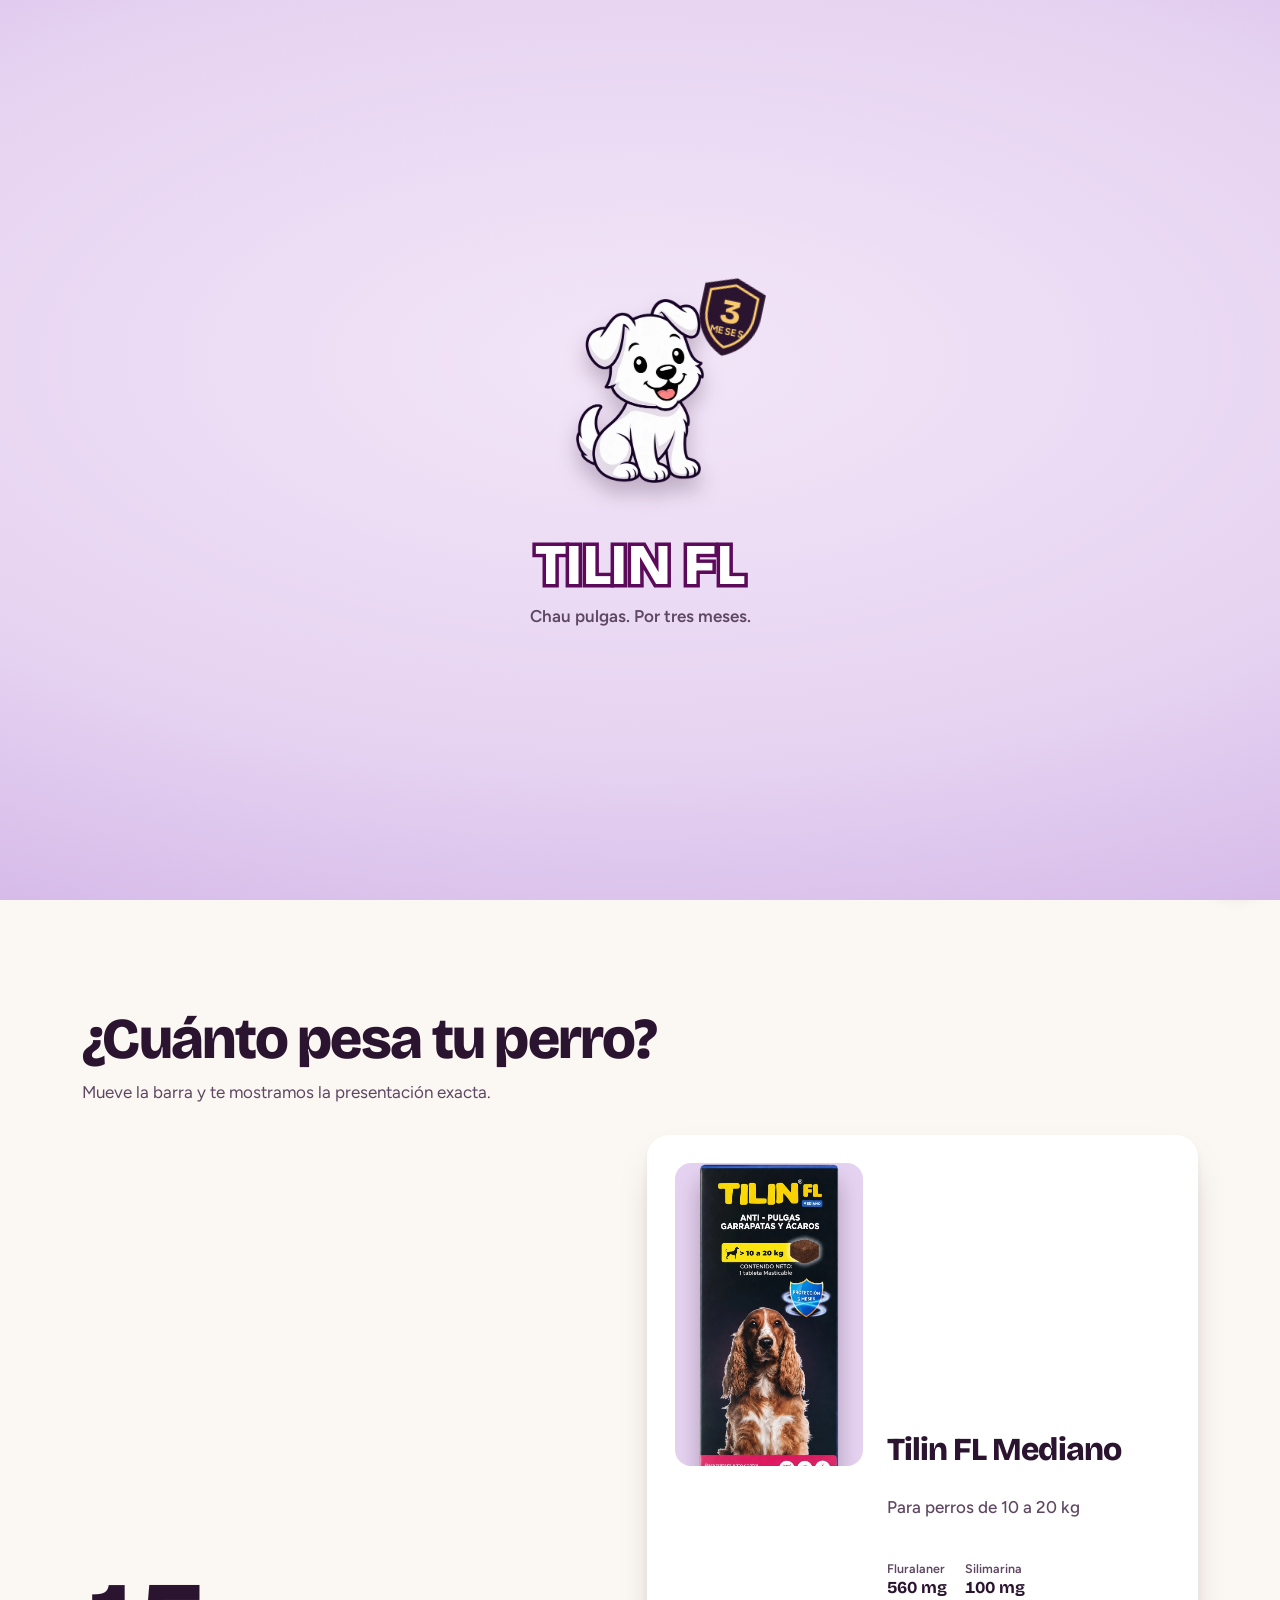
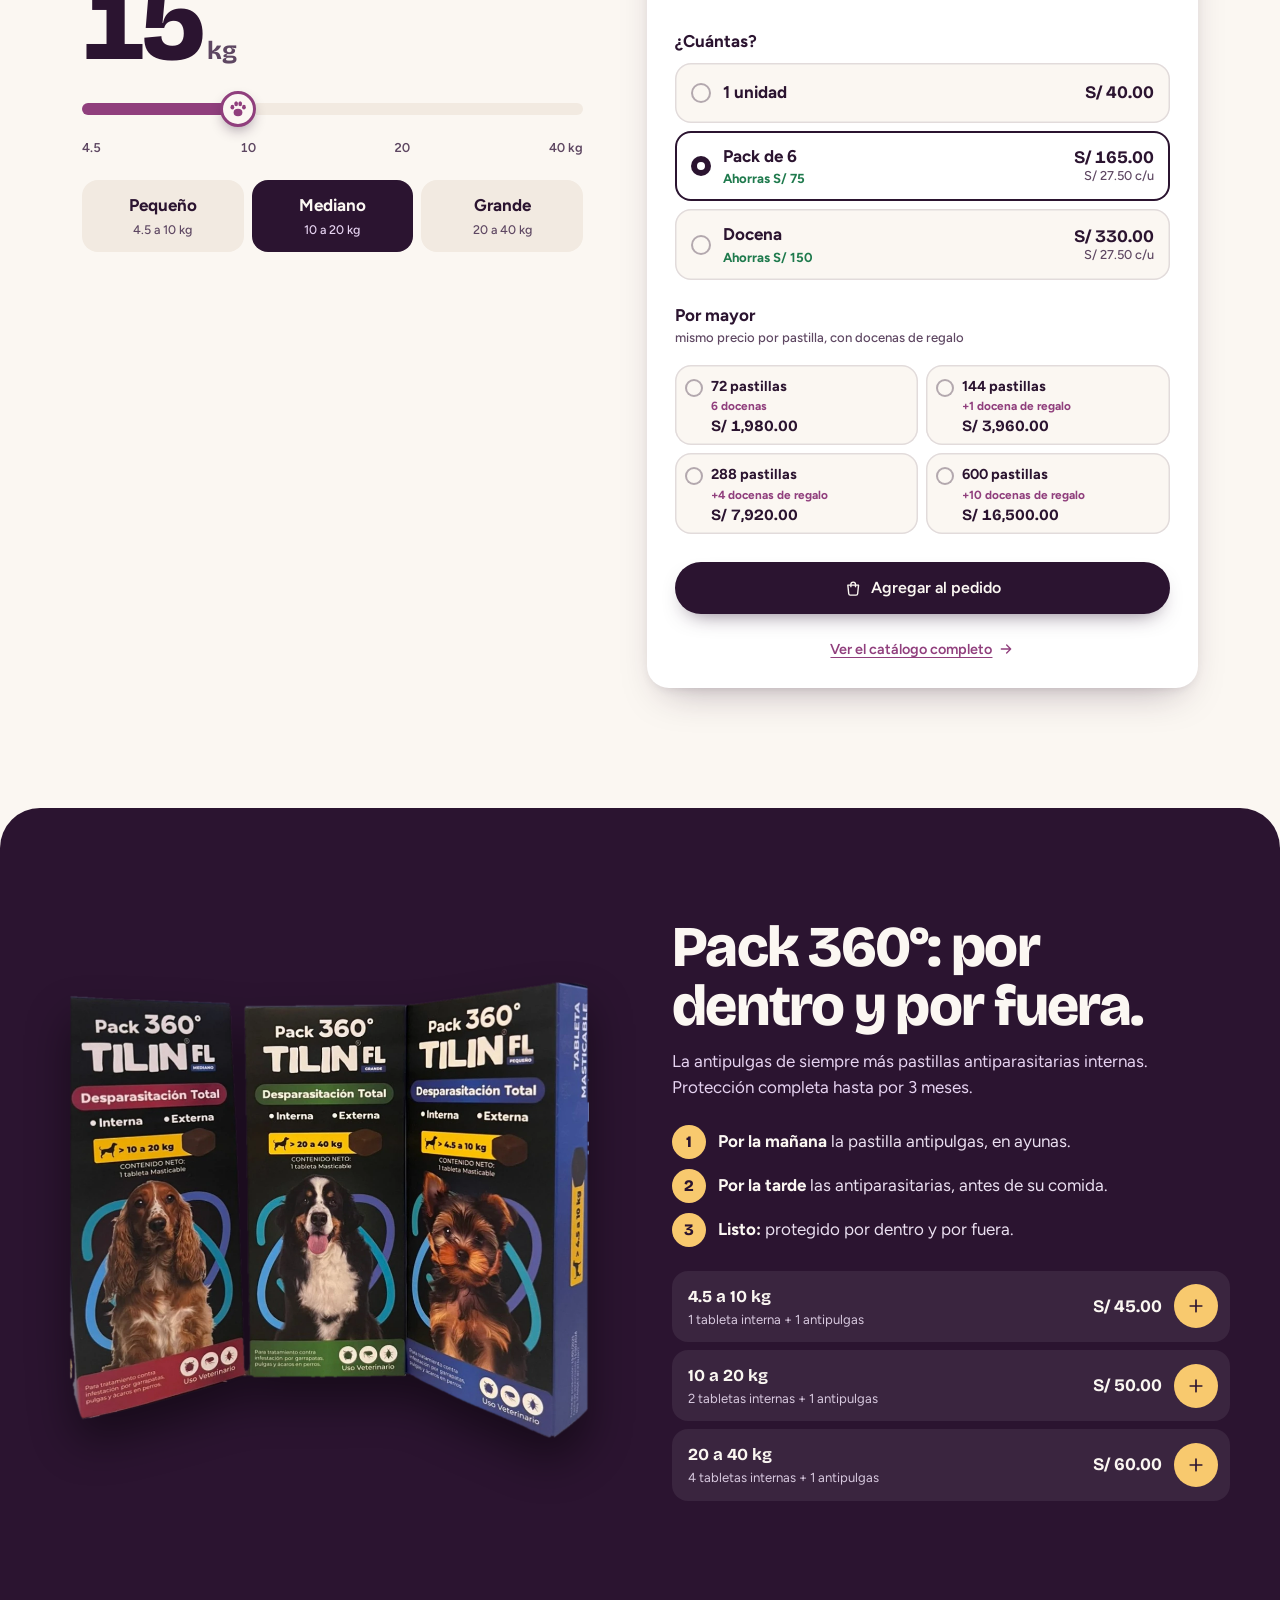
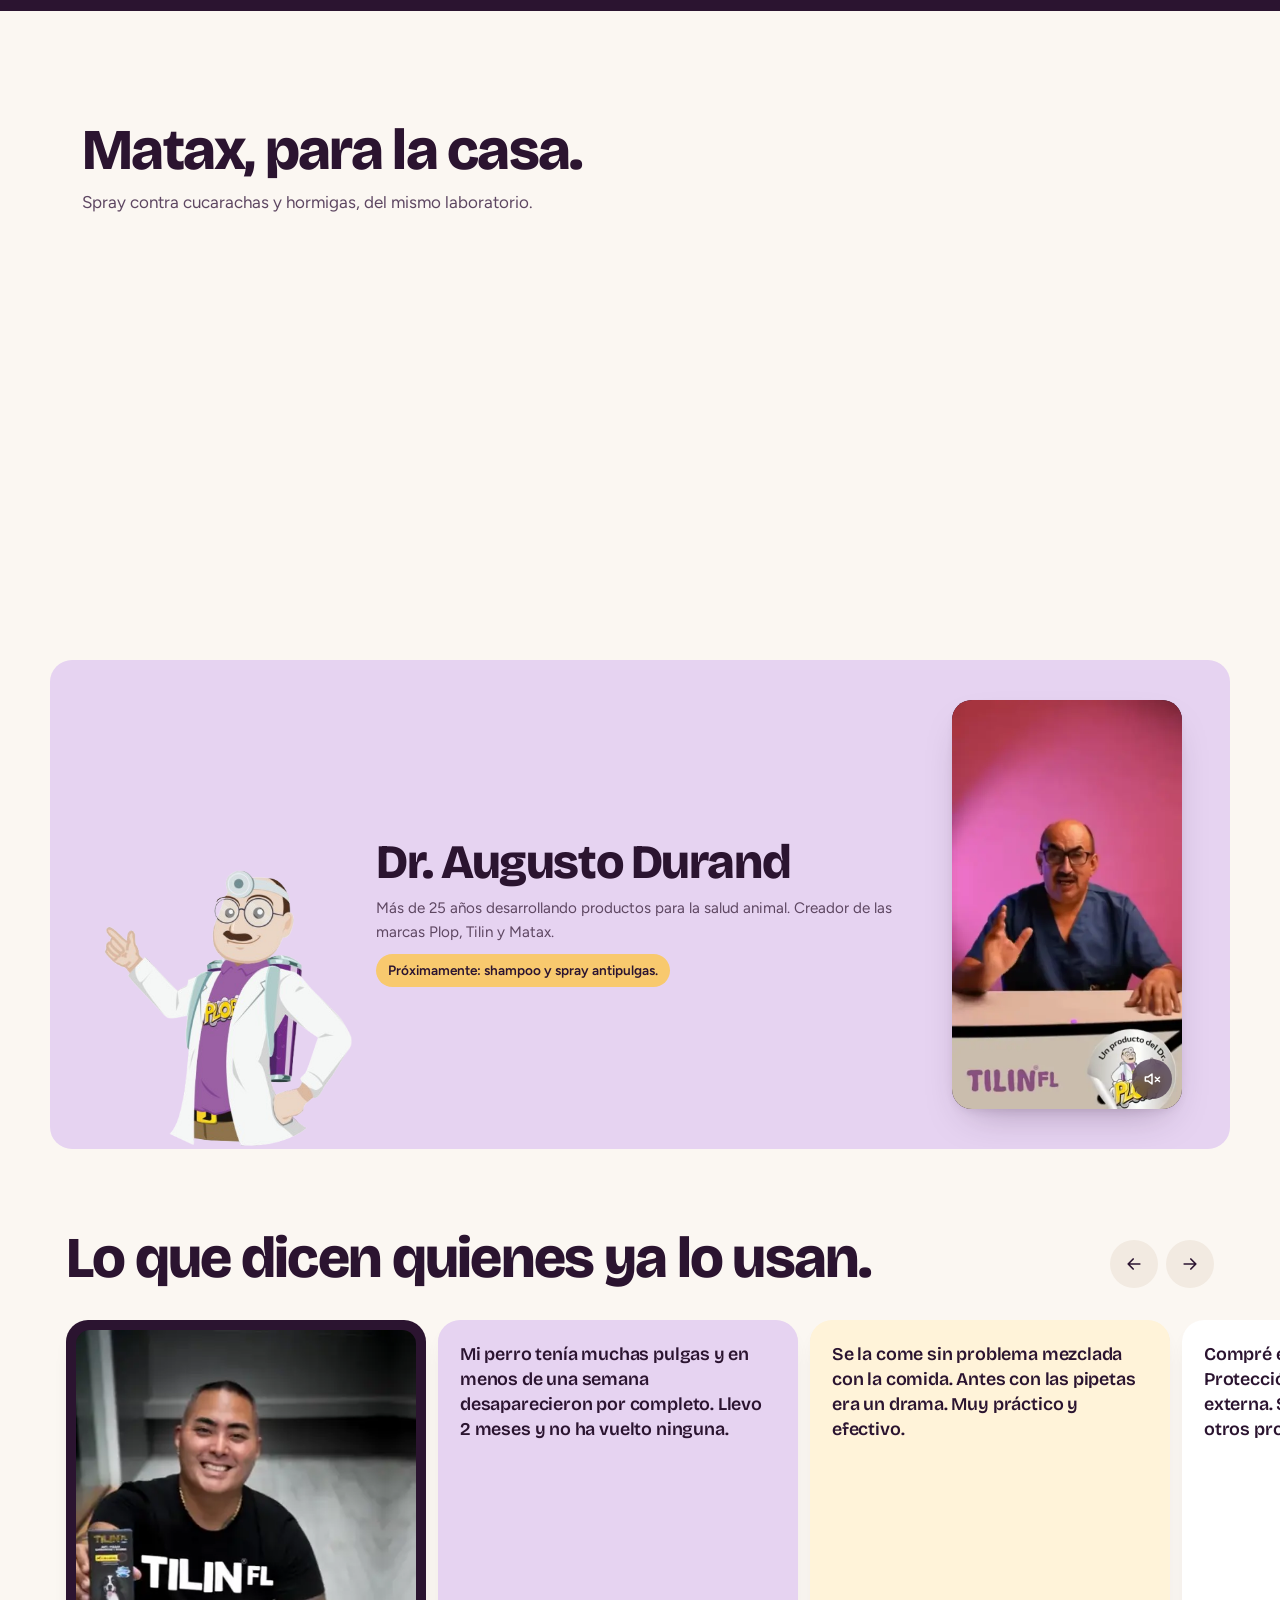
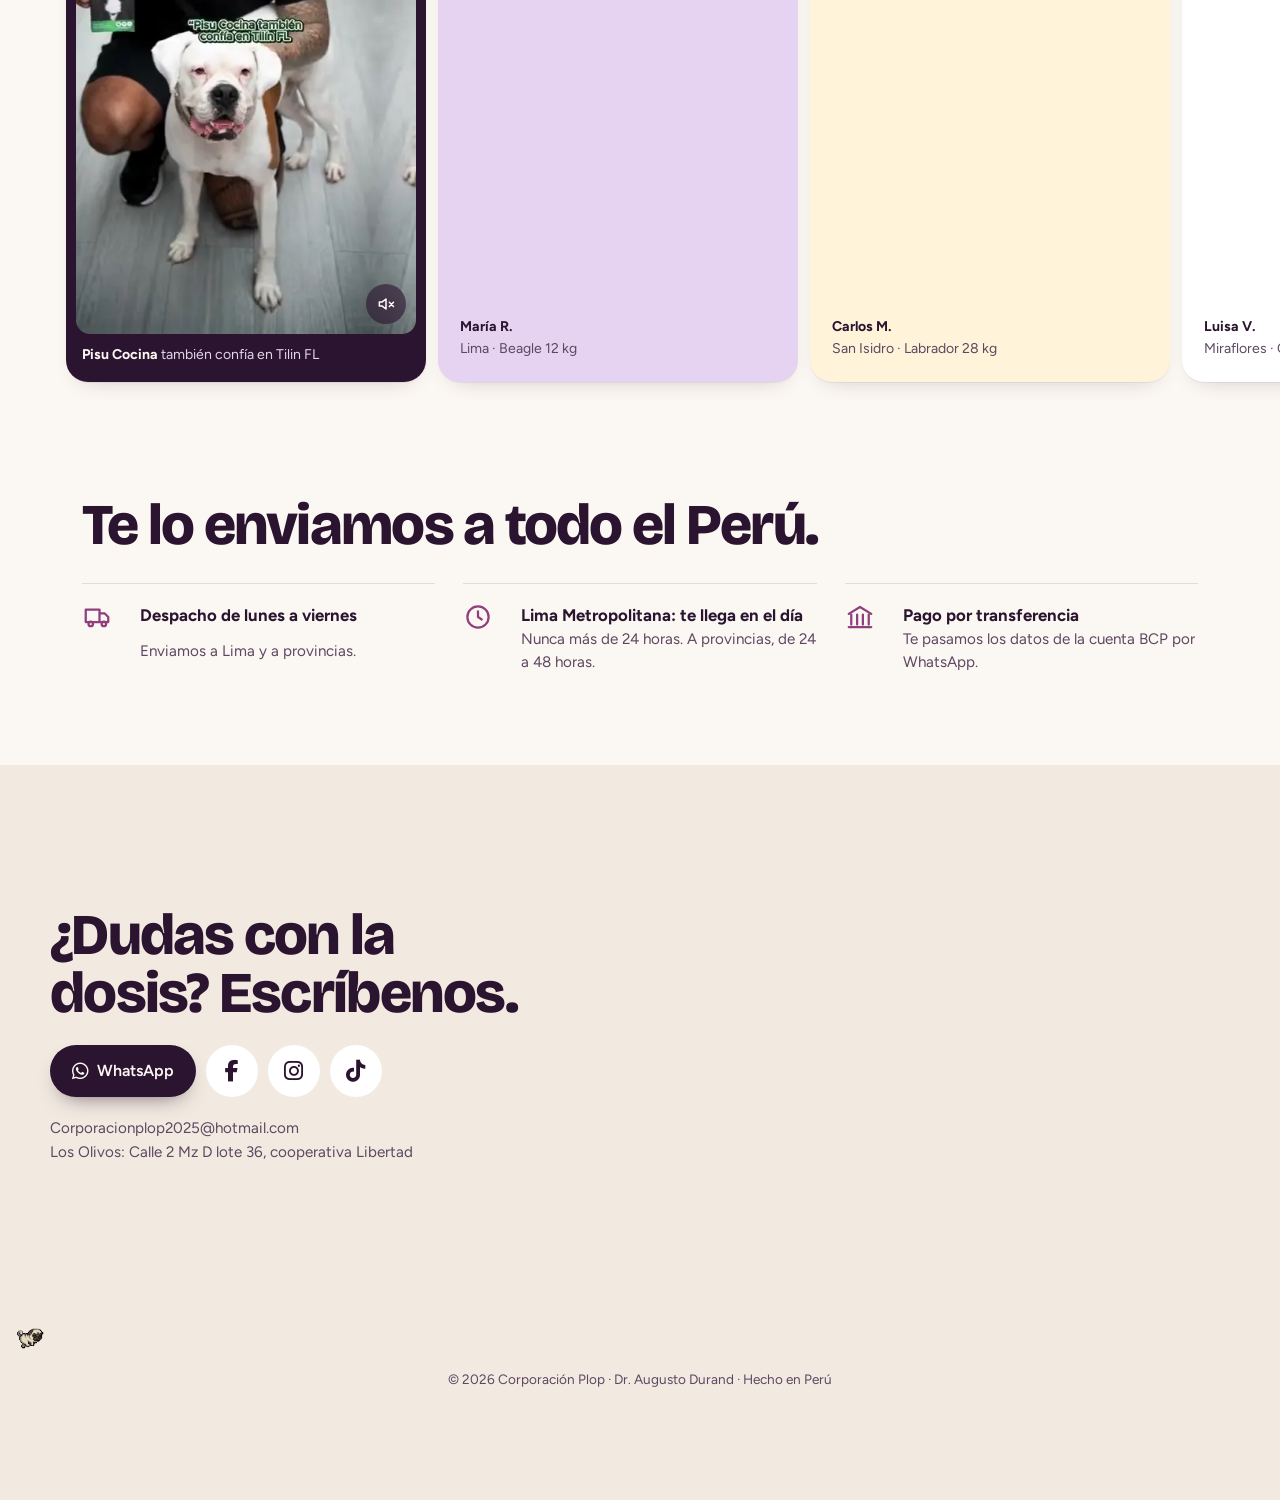
==== commit 72edfa8c: "Logo nuevo de Tilín y mascota recortada del logo" ====
--- a/index.html
+++ b/index.html
@@ -329,7 +329,7 @@
     <!-- ══ Cabecera ═══════════════════════════════════════════════ -->
     <header class="cabecera" id="cabecera">
       <a href="#inicio" class="logo" aria-label="Tilin FL, ir al inicio">
-        <img src="images/logo-tilin.webp" alt="Tilin FL" />
+        <img src="images/logo-tilin.webp" alt="Tilin FL" width="560" height="286" />
         <span>Tilin FL</span>
       </a>
       <nav class="nav" aria-label="Secciones">
--- a/css/tilin.css
+++ b/css/tilin.css
@@ -603,7 +603,7 @@
 }
 
 /* ── Logo ────────────────────────────────────────────────── */
-.logo img { width: auto; height: 46px; }
+.logo img { width: auto; height: 50px; }
 .logo span { position: absolute; width: 1px; height: 1px; overflow: hidden; clip-path: inset(50%); }
 
 /* ── Tilín, la mascota ───────────────────────────────────── */
@@ -691,3 +691,7 @@
 .pista-video .video-deco { box-shadow: none; border-radius: 14px; }
 .pista-video p { color: #e3d6e8; padding: 0 6px 6px; }
 .pista-video p b { display: inline; color: var(--papel); }
+
+/* La marca de la carga con el mismo trazo del logo */
+.carga-logo { color: #fff; -webkit-text-stroke: 7px #5c0b5a; paint-order: stroke fill; letter-spacing: 0.01em; }
+.carga-logo span { color: #fff; }
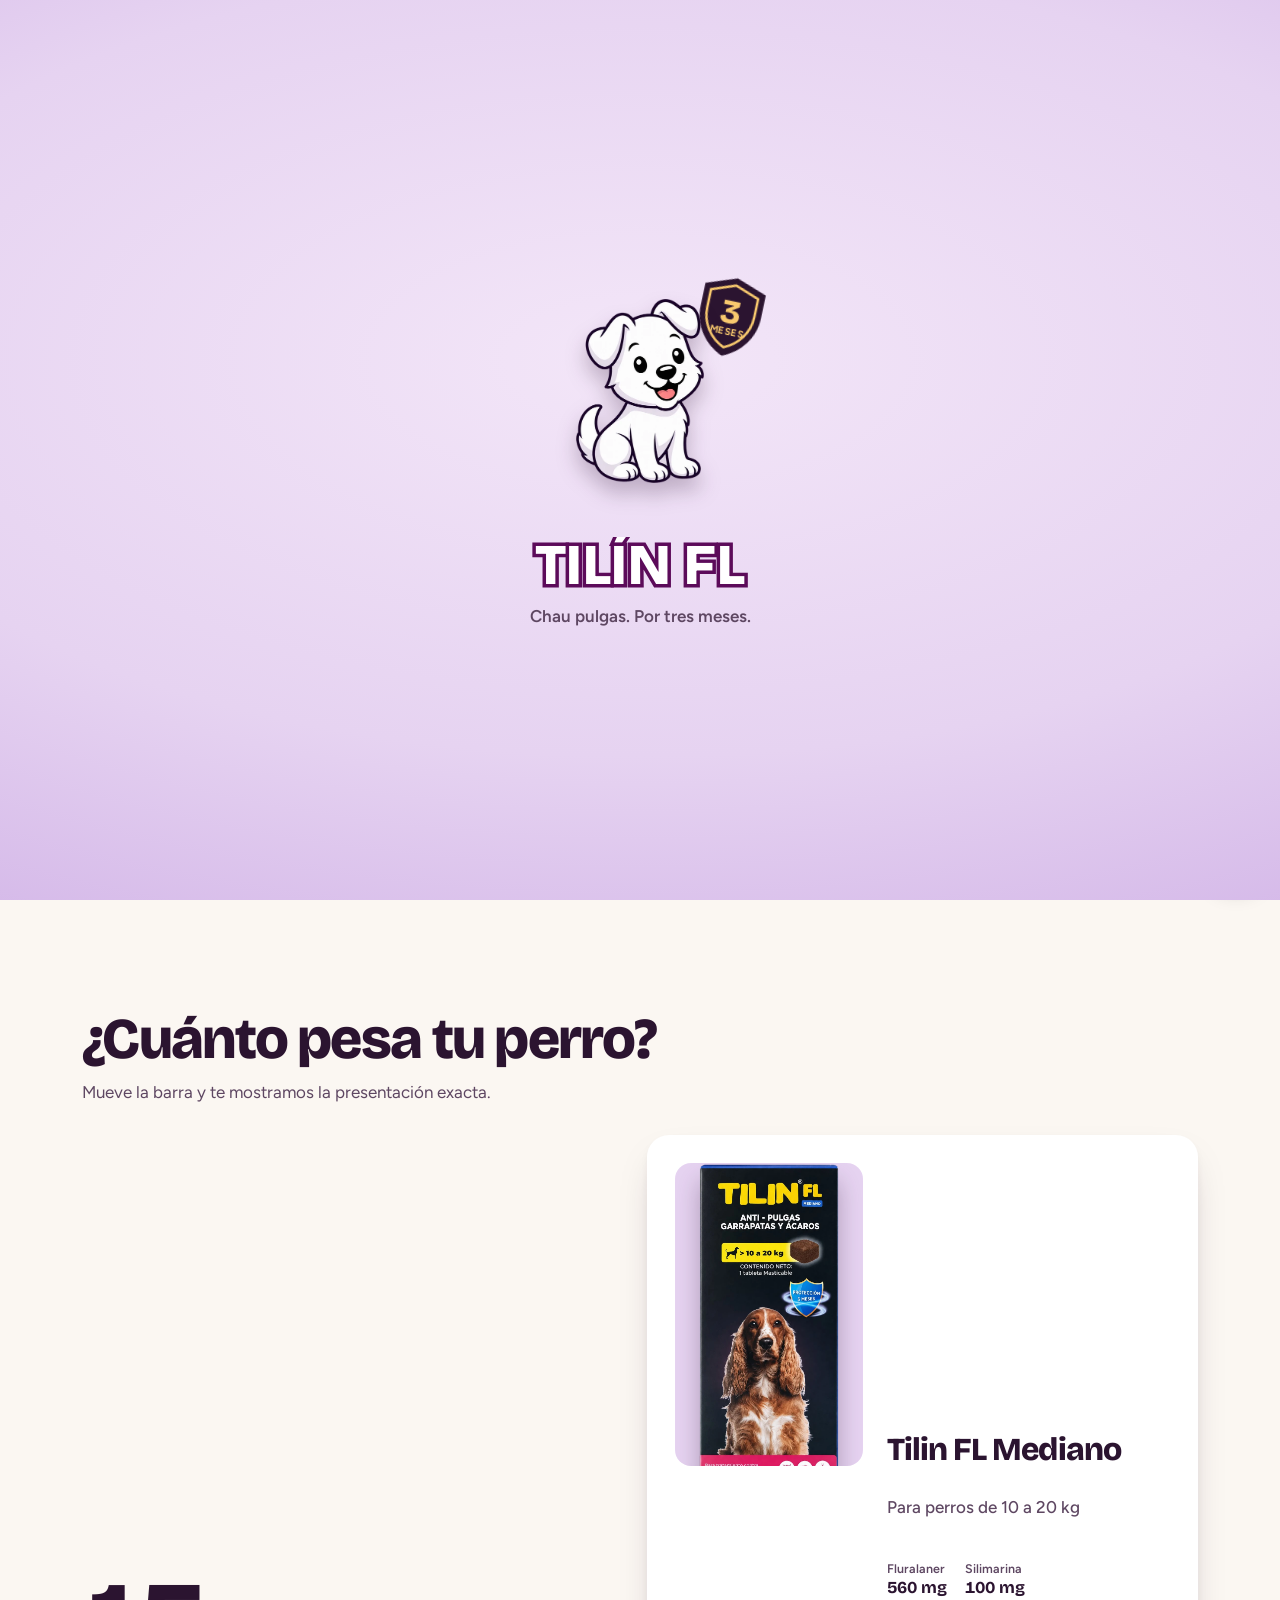
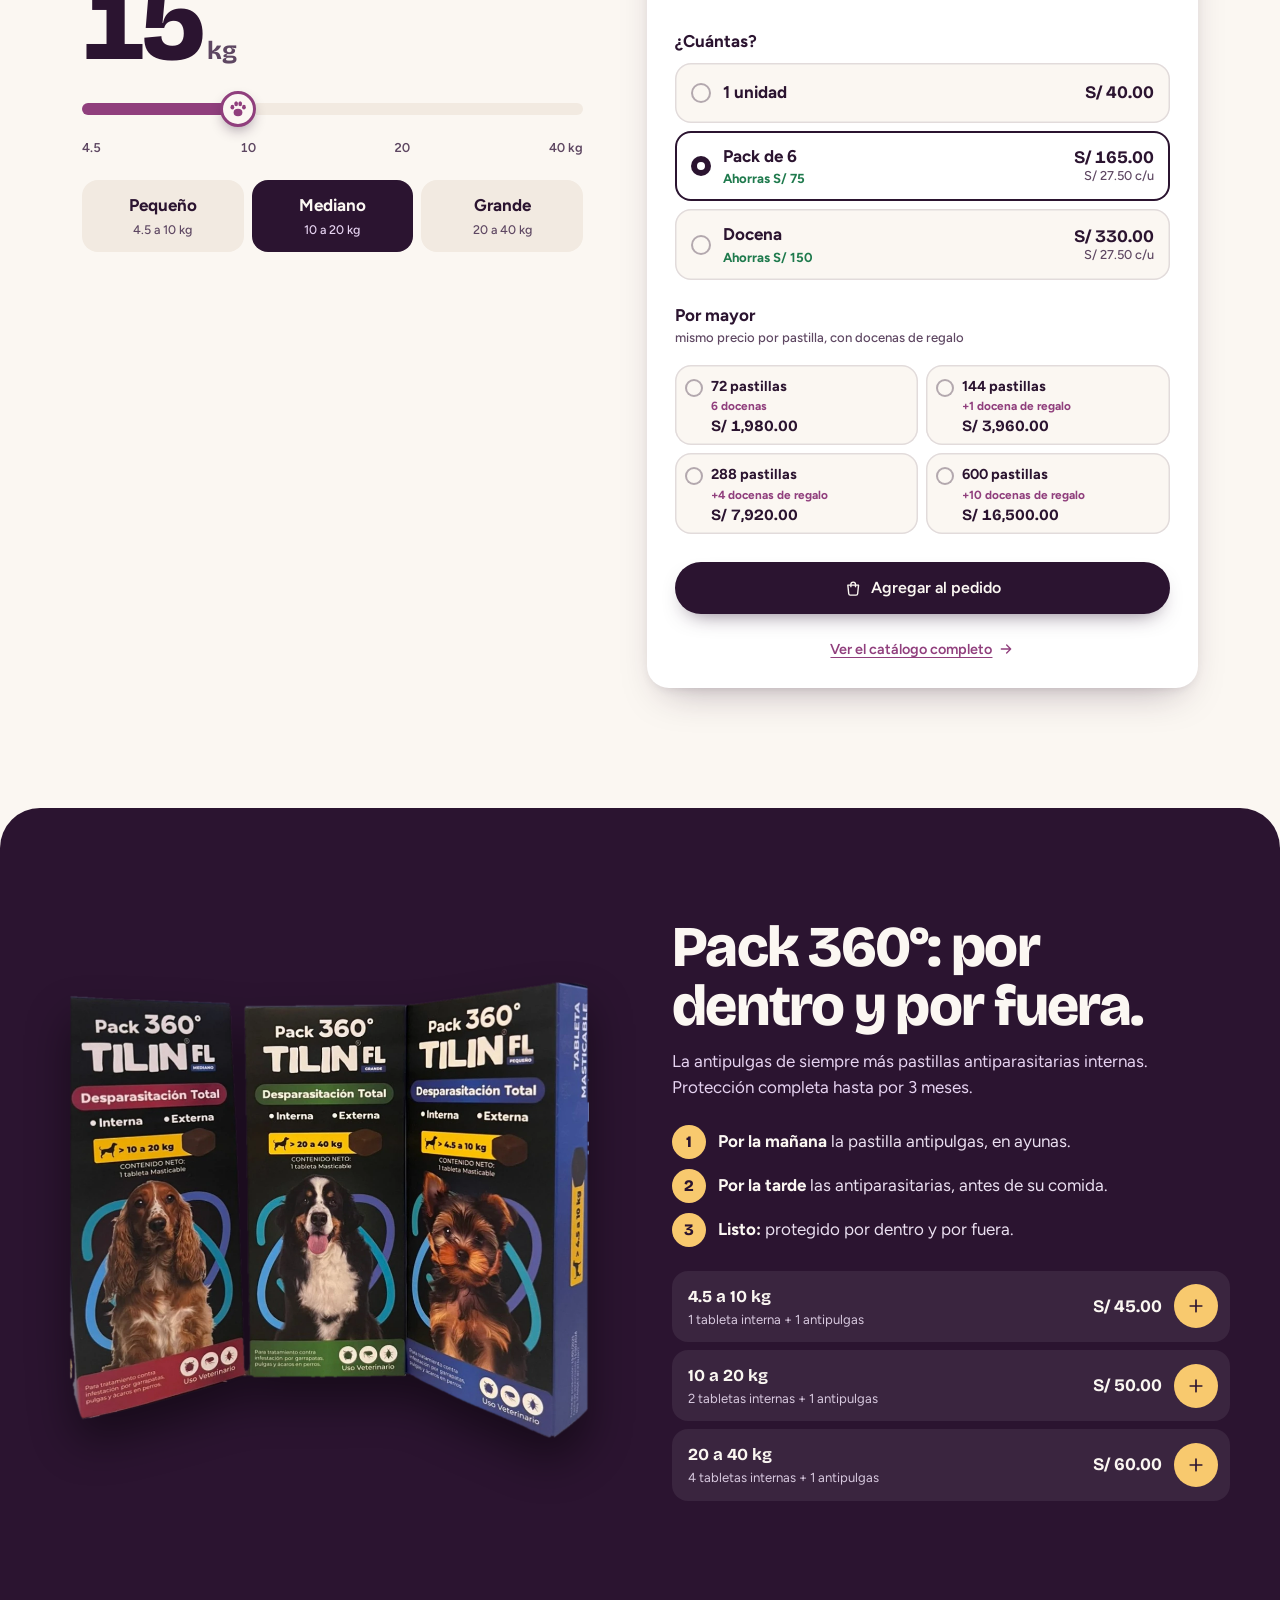
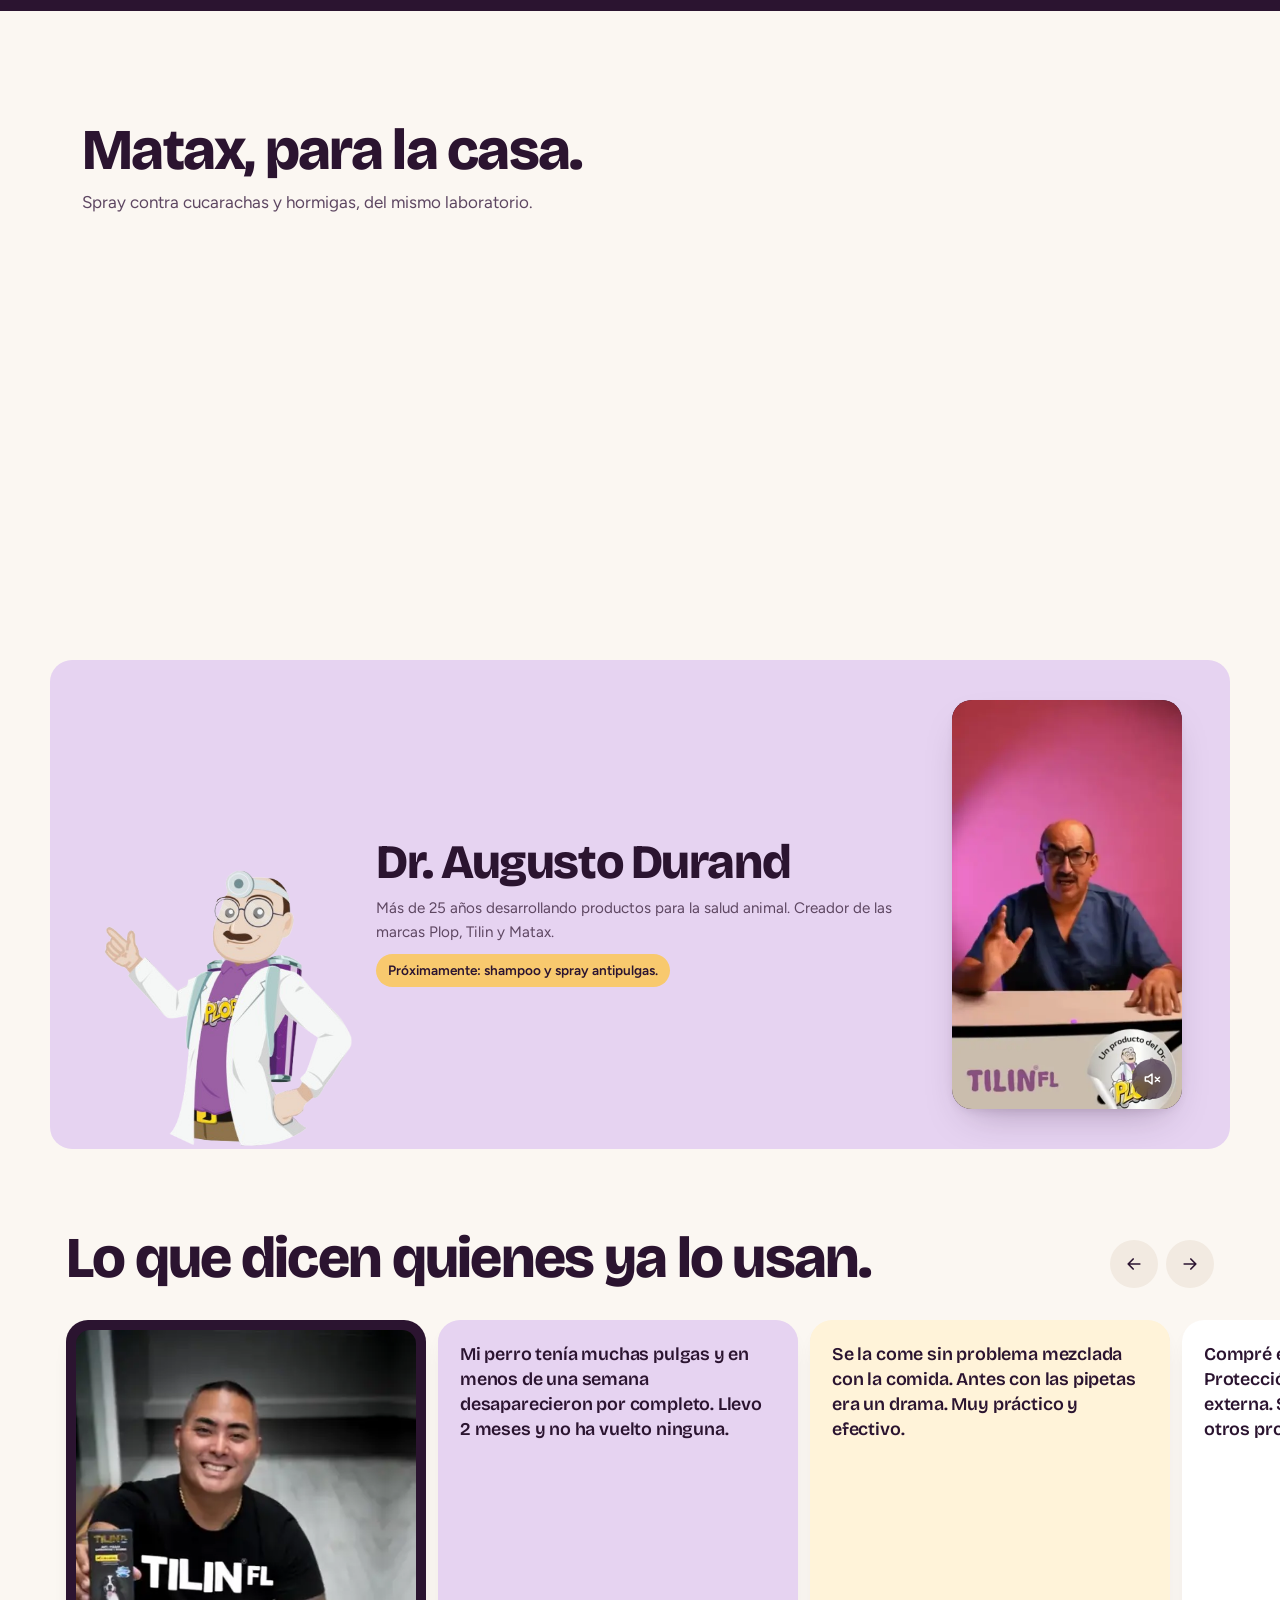
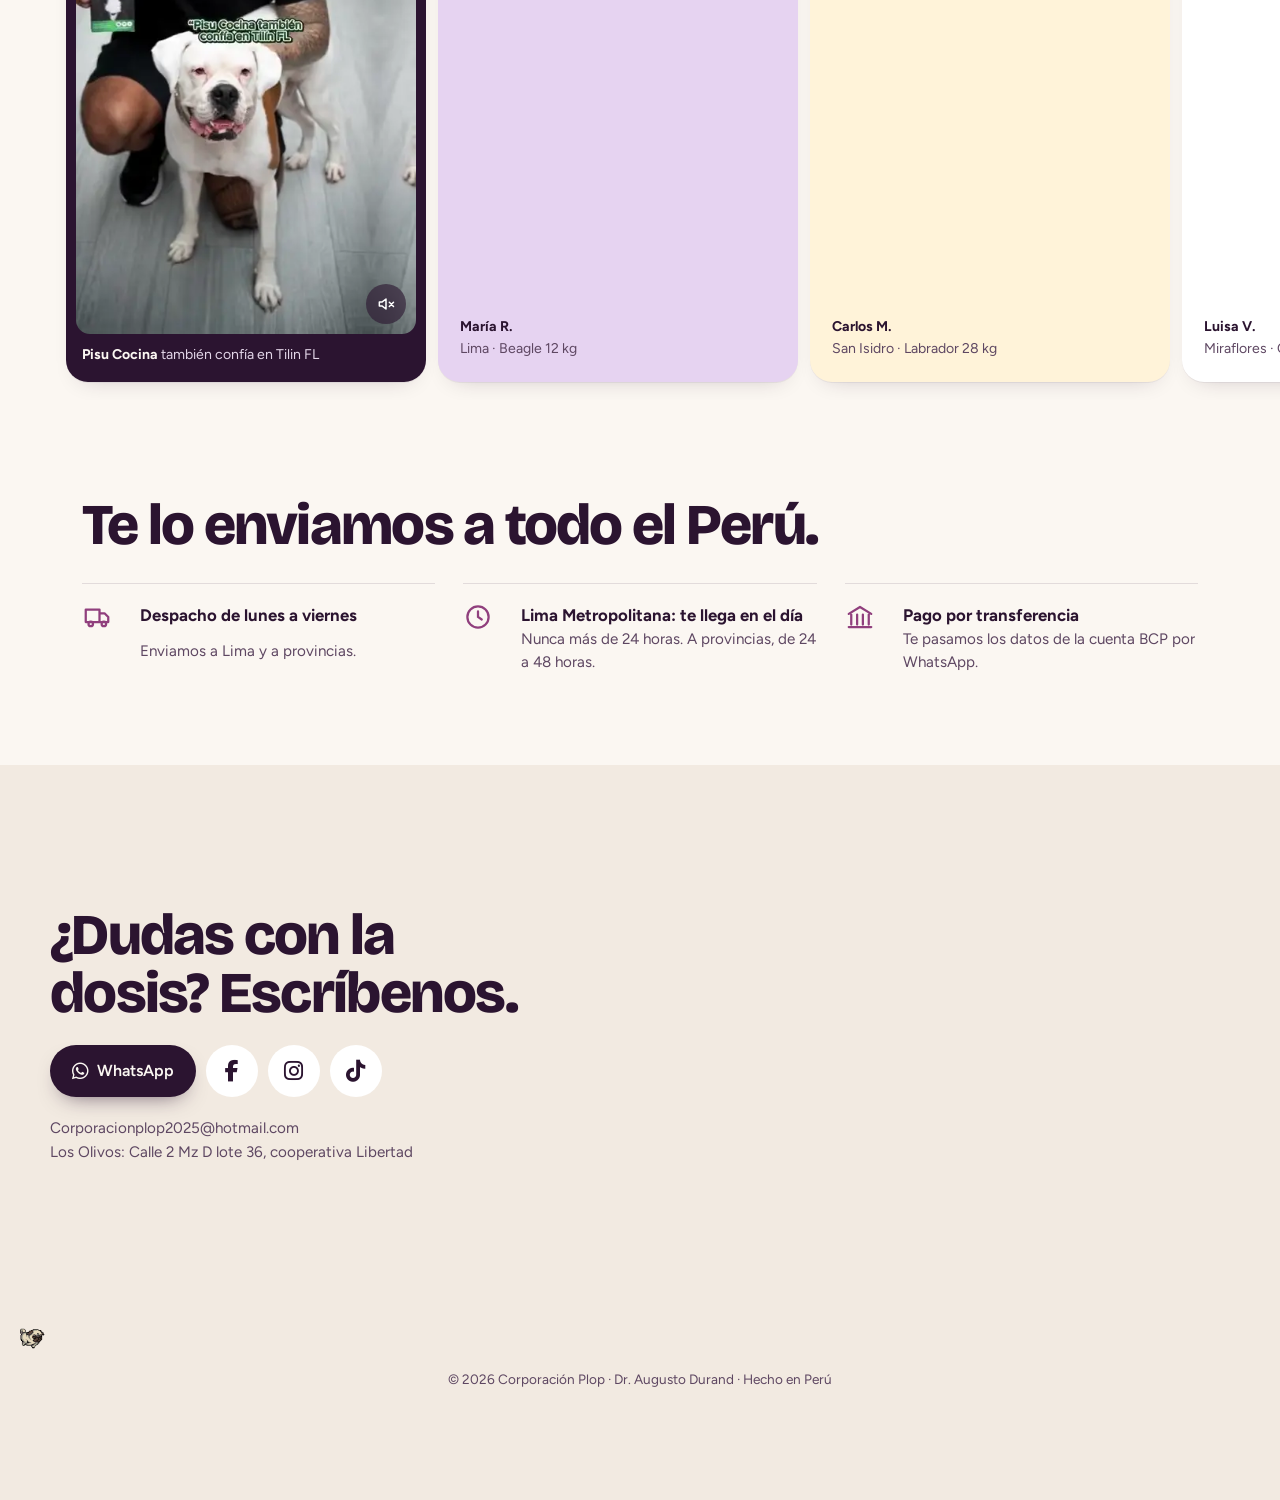
==== commit 161d032c: "Carga: TILÍN con tilde como en el logo" ====
--- a/index.html
+++ b/index.html
@@ -321,7 +321,7 @@
         <span class="pulga" style="--px:-92px;--py:-40px;--fx:-260px;--fy:-220px;--d:0ms"><svg><use href="#i-pulga" /></svg></span><span class="pulga" style="--px:78px;--py:-70px;--fx:240px;--fy:-260px;--d:90ms"><svg><use href="#i-pulga" /></svg></span><span class="pulga" style="--px:-60px;--py:30px;--fx:-300px;--fy:80px;--d:40ms"><svg><use href="#i-pulga" /></svg></span><span class="pulga" style="--px:96px;--py:20px;--fx:300px;--fy:40px;--d:140ms"><svg><use href="#i-pulga" /></svg></span><span class="pulga" style="--px:-20px;--py:-96px;--fx:-60px;--fy:-320px;--d:60ms"><svg><use href="#i-pulga" /></svg></span><span class="pulga" style="--px:40px;--py:64px;--fx:140px;--fy:300px;--d:120ms"><svg><use href="#i-pulga" /></svg></span><span class="pulga" style="--px:-104px;--py:70px;--fx:-280px;--fy:260px;--d:20ms"><svg><use href="#i-pulga" /></svg></span><span class="pulga" style="--px:10px;--py:-20px;--fx:40px;--fy:-300px;--d:100ms"><svg><use href="#i-pulga" /></svg></span>
       </div>
       <div class="carga-marca">
-        <p class="carga-logo">TILIN <span>FL</span></p>
+        <p class="carga-logo">TILÍN <span>FL</span></p>
         <p class="carga-lema">Chau pulgas. Por tres meses.</p>
       </div>
     </div>
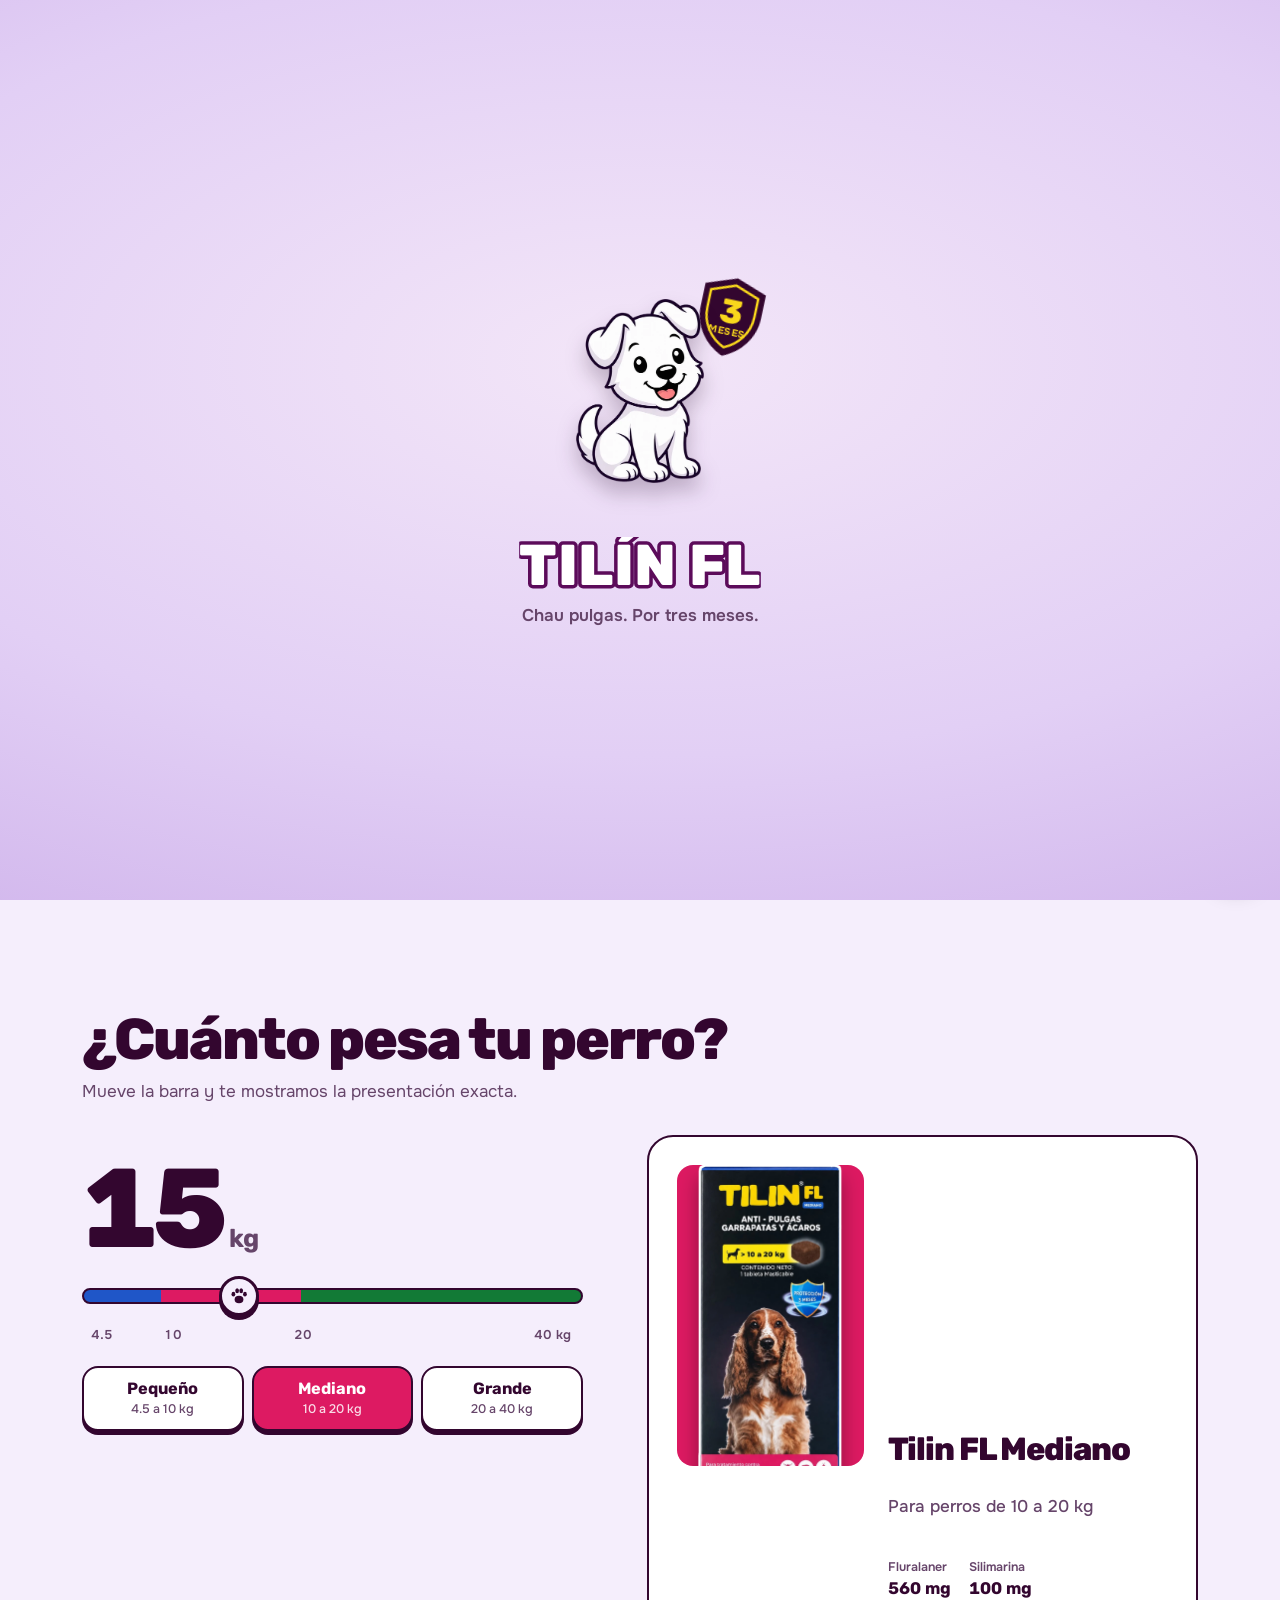
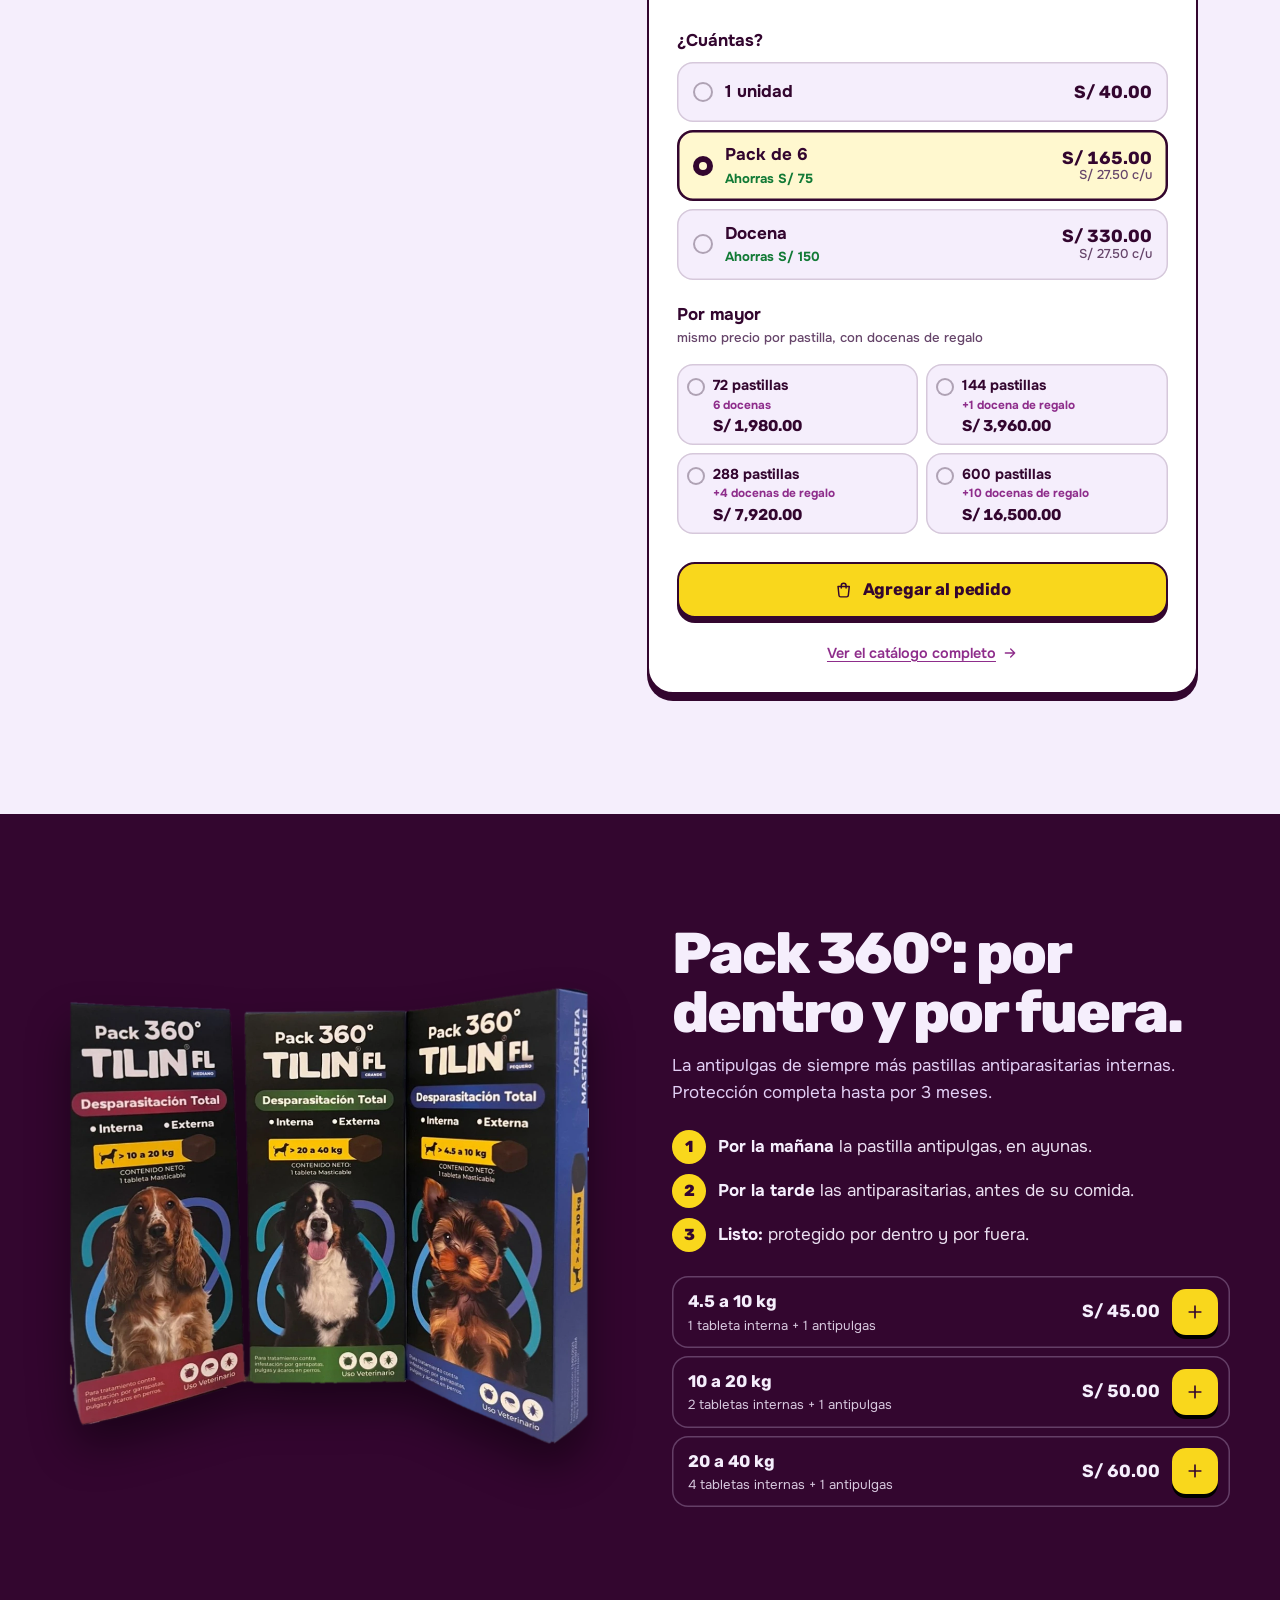
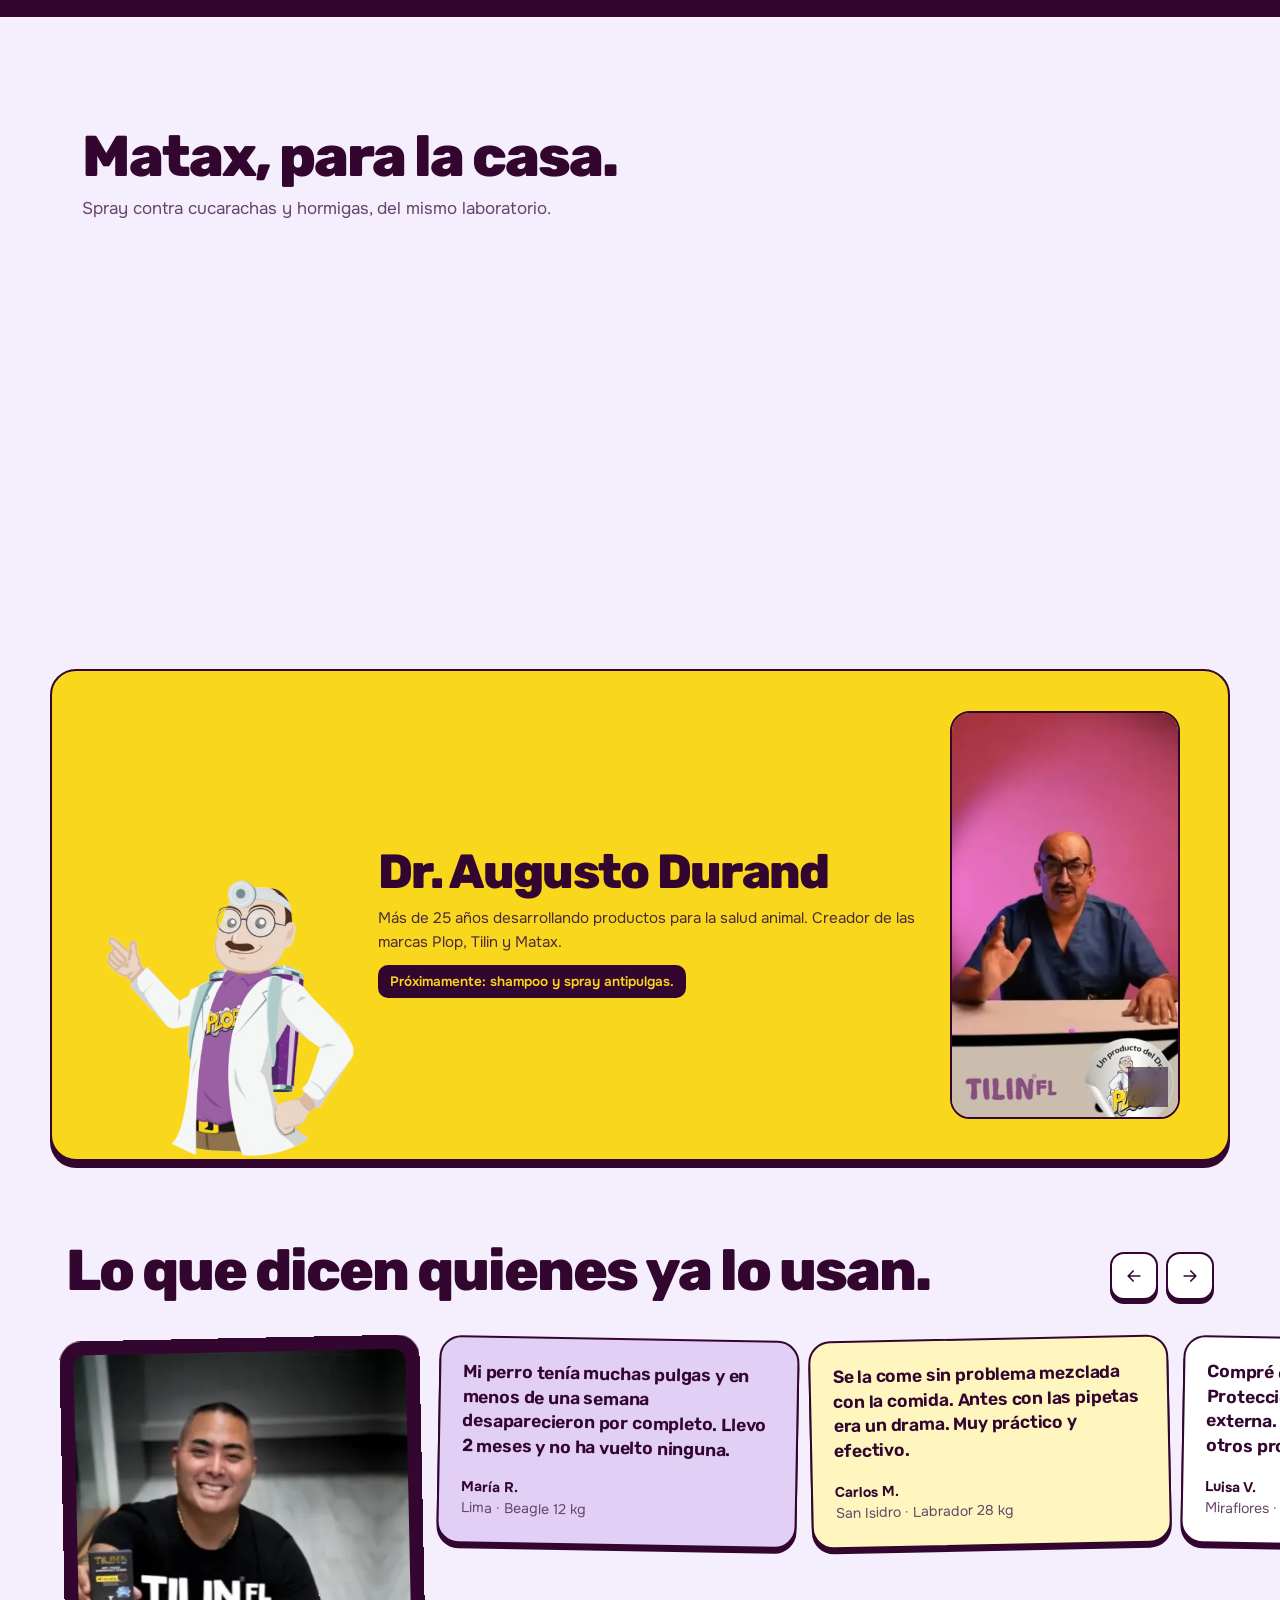
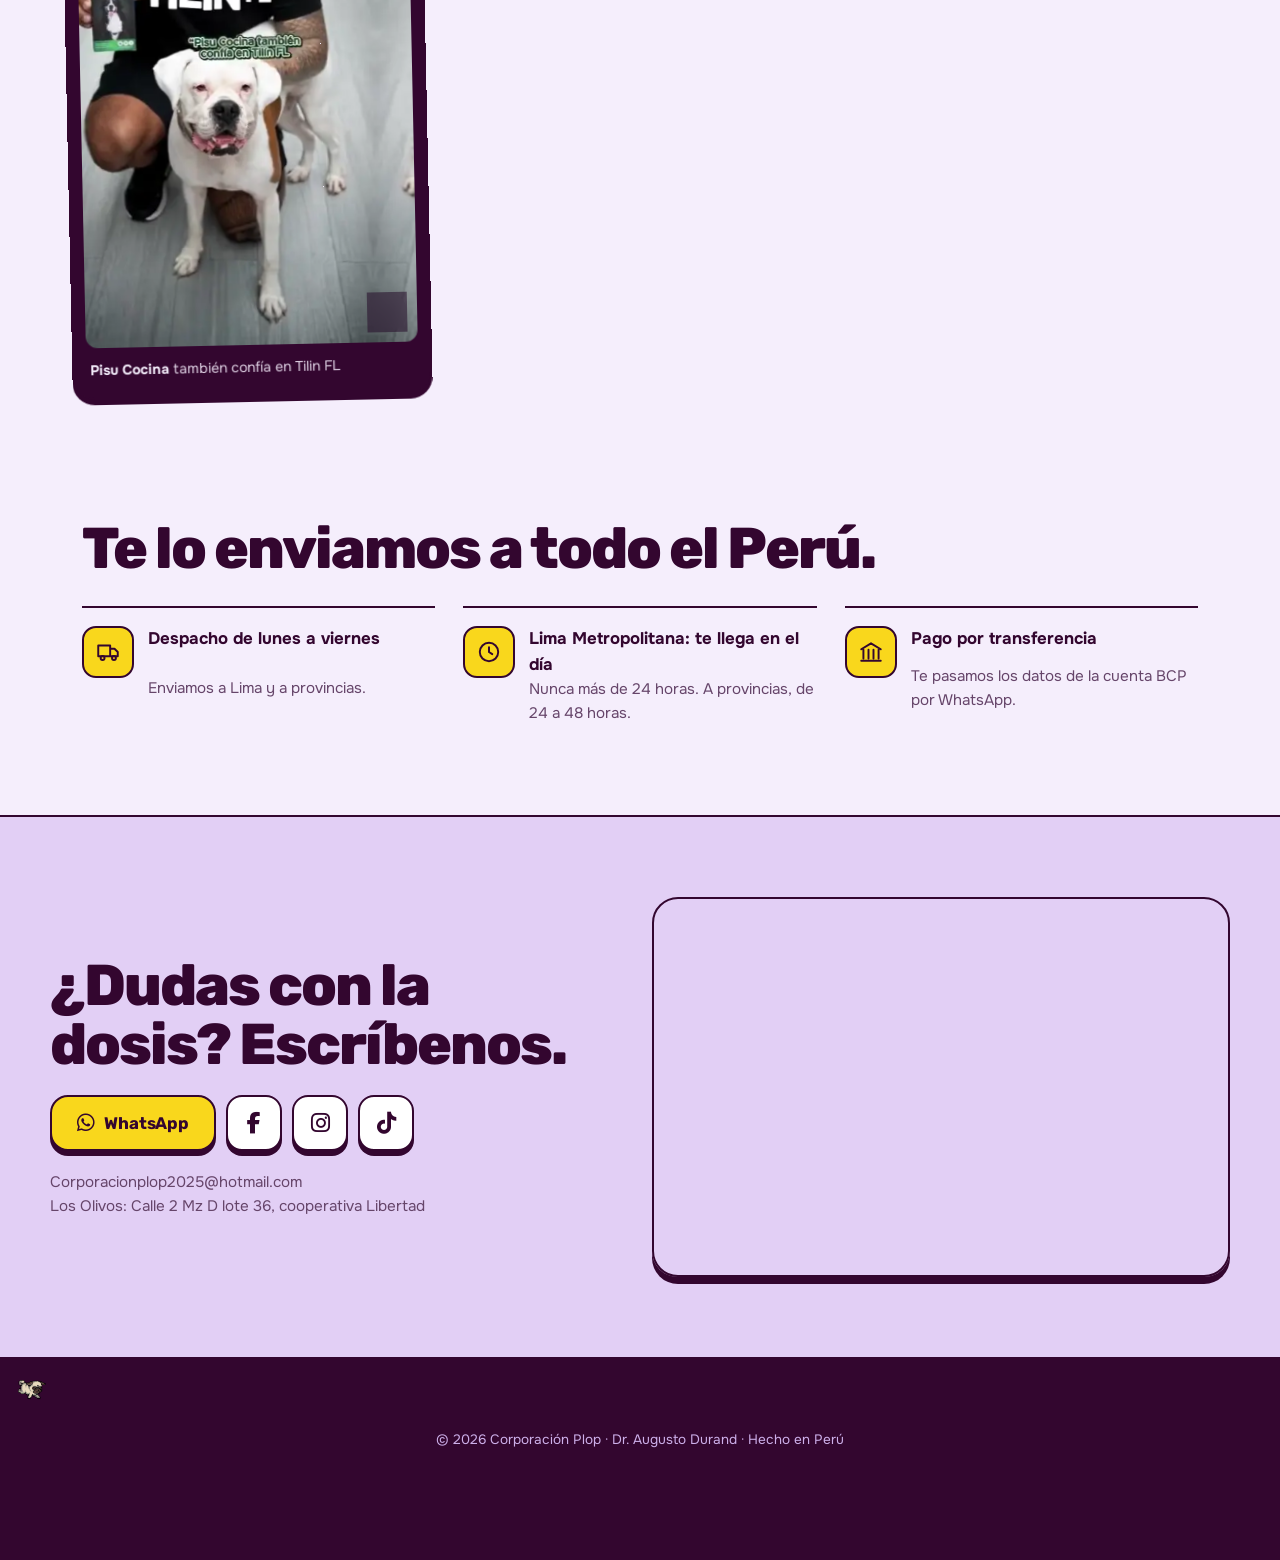
==== commit 4d4b5e5a: "Estilo pegatina: titular como el logo, calendario de 90 días, colores por tamaño de las cajas y boto" ====
--- a/index.html
+++ b/index.html
@@ -255,14 +255,14 @@
     <link rel="preconnect" href="https://fonts.googleapis.com" />
     <link rel="preconnect" href="https://fonts.gstatic.com" crossorigin />
     <link
-      href="https://fonts.googleapis.com/css2?family=Bricolage+Grotesque:opsz,wght@12..96,600;12..96,700;12..96,800&family=Figtree:wght@400;500;600;700&display=swap"
+      href="https://fonts.googleapis.com/css2?family=Rubik:wght@600;700;800;900&family=Onest:wght@400;500;600;700&display=swap"
       rel="stylesheet"
     />
     <link
       rel="stylesheet"
       href="https://cdnjs.cloudflare.com/ajax/libs/font-awesome/6.5.0/css/all.min.css"
     />
-    <link rel="stylesheet" href="css/tilin.css?v=20261111" />
+    <link rel="stylesheet" href="css/tilin.css?v=20261112" />
 
     <link rel="icon" href="images/tilin.png" type="image/png" />
     <meta name="theme-color" content="#fbf7f2" />
@@ -366,27 +366,22 @@
       <section class="portada" id="inicio">
         <div class="portada-texto">
           <h1 class="titulo">
-            <span class="linea"><span>Una pastilla.</span></span>
-            <span class="linea"><span>Tres meses</span></span>
-            <span class="linea"><span><mark>sin pulgas</mark> ni</span></span>
-            <span class="linea"><span>garrapatas.</span></span>
+            <span class="linea pegatina"><span>Chau</span></span>
+            <span class="linea pegatina"><span>pulgas,</span></span>
+            <span class="linea bajo"><span>por tres meses.</span></span>
           </h1>
           <p class="portada-bajada aparece">
-            Masticable contra pulgas, garrapatas y ácaros. Formulada por el
+            Una pastilla masticable de Tilin FL protege a tu perro de pulgas,
+            garrapatas y ácaros durante 90 días. Formulada por el
             Dr.&nbsp;Augusto Durand, con silimarina para cuidar su hígado.
           </p>
           <div class="portada-botones aparece">
-            <a href="#elegir" class="btn btn-principal">Elegir según su peso <svg><use href="#i-flecha" /></svg></a>
-            <a href="catalogo/" class="btn btn-claro"><svg><use href="#i-libro" /></svg> Ver catálogo</a>
+            <a href="#elegir" class="btn btn-principal">Elegir según su peso</a>
+            <a href="catalogo/" class="enlace-catalogo"><svg><use href="#i-libro" /></svg> Ver catálogo</a>
           </div>
-          <ul class="portada-datos aparece">
-            <li><svg><use href="#i-camion" /></svg> Envíos a todo el Perú</li>
-            <li><svg><use href="#i-escudo" /></svg> Uso veterinario</li>
-          </ul>
         </div>
 
         <div class="portada-visual">
-          <div class="arco" aria-hidden="true"></div>
           <div class="abanico" id="abanico">
             <button type="button" class="caja caja-p" data-peso="7" aria-label="Tilin FL Pequeño, perros de 4.5 a 10 kg">
               <img src="images/tilin-pequeno.webp" alt="" width="620" height="1386" />
@@ -398,8 +393,16 @@
               <img src="images/tilin-mediano.webp" alt="" width="571" height="1312" />
             </button>
           </div>
+          <div class="calendario" id="calendario">
+            <p class="cal-titulo"><b id="cal-dias">90</b> <span>días protegido<br />con una sola pastilla</span></p>
+            <div class="cal-meses" aria-hidden="true">
+              <div class="mes"><span>Mes 1</span><div class="dias"></div></div>
+              <div class="mes"><span>Mes 2</span><div class="dias"></div></div>
+              <div class="mes"><span>Mes 3</span><div class="dias"></div></div>
+            </div>
+            <p class="cal-pie">El día 90 le toca la siguiente. Así de simple.</p>
+          </div>
           <img class="sello" src="images/plop-sello.webp" alt="Un producto del Dr. Plop" width="338" height="333" />
-          <p class="toca">Toca una caja</p>
         </div>
       </section>
 
@@ -414,7 +417,7 @@
           <div class="peso">
             <output class="peso-numero" id="peso-numero" for="peso" aria-live="polite"><b>15</b><span>kg</span></output>
             <input type="range" id="peso" min="4.5" max="40" step="0.5" value="15" aria-label="Peso de tu perro en kilos" />
-            <div class="peso-marcas" aria-hidden="true"><span>4.5</span><span>10</span><span>20</span><span>40 kg</span></div>
+            <div class="peso-marcas" aria-hidden="true"><span style="--en:0%">4.5</span><span style="--en:15.49%">10</span><span style="--en:43.66%">20</span><span style="--en:100%">40 kg</span></div>
             <div class="tallas" role="group" aria-label="Elegir por tamaño">
               <button type="button" data-talla="p" data-peso="7">Pequeño<small>4.5 a 10 kg</small></button>
               <button type="button" data-talla="m" data-peso="15">Mediano<small>10 a 20 kg</small></button>
@@ -597,6 +600,6 @@
       </div>
     </aside>
 
-    <script src="js/tilin.js?v=20261111" defer></script>
+    <script src="js/tilin.js?v=20261112" defer></script>
   </body>
 </html>
--- a/css/tilin.css
+++ b/css/tilin.css
@@ -1,33 +1,41 @@
 /* ==========================================================
-   TILIN FL — rediseño 2026-11
-   Mundo: papel cálido, tinta ciruela, lavanda de la cinta del
-   catálogo y el amarillo de las cajas. Las cajas son el héroe.
+   TILIN FL — "pegatina"
+   El mundo sale de la propia marca: el logo es una pegatina
+   (blanco con borde ciruela grueso), las cajas son negras con
+   el amarillo del logo y una franja de color por tamaño
+   (azul pequeño, rosa mediano, verde grande). La promesa
+   "3 meses" se dibuja como un calendario de 90 días.
    ========================================================== */
 
 :root {
-  --papel: #fbf7f2;
-  --hueso: #f2eae1;
-  --tinta: #2b1430;
-  --tinta-suave: #5e4762;
-  --morado: #903f7d;
-  --morado-osc: #6f2c5f;
-  --lila: #c47fb0;
-  --lavanda: #e6d3f1;
-  --lavanda-osc: #cfb0e6;
-  --sol: #f8c96e;
-  --sol-osc: #e9ad3b;
-  --verde: #1f7a4d;
-
-  --display: "Bricolage Grotesque", "Figtree", system-ui, sans-serif;
-  --texto: "Figtree", system-ui, sans-serif;
+  --papel: #f5eefc;      /* lavanda muy clara, fondo de página */
+  --hueso: #e9dcf6;      /* superficies secundarias */
+  --tinta: #33062f;      /* uva: texto y superficies oscuras */
+  --tinta-suave: #66456a;
+  --ciruela: #5c0b5a;    /* el borde del logo */
+  --morado: #8e2d8b;
+  --lila: #b77cc0;
+  --lavanda: #e2cff5;
+  --lavanda-osc: #cdb0ea;
+  --sol: #f9d71c;        /* amarillo de la caja */
+  --sol-osc: #e0bd00;
+  --verde: #127a36;
+
+  --talla-p: #1f56c8;    /* franja de la caja pequeña */
+  --talla-m: #dd1a62;    /* franja de la caja mediana */
+  --talla-g: #127a36;    /* franja de la caja grande */
+
+  --display: "Rubik", system-ui, sans-serif;
+  --texto: "Onest", system-ui, sans-serif;
 
   --salida: cubic-bezier(0.23, 1, 0.32, 1);
   --entrada-salida: cubic-bezier(0.77, 0, 0.175, 1);
   --resorte: cubic-bezier(0.34, 1.4, 0.64, 1);
 
-  --radio: 22px;
-  --borde: 16px;
-  --sombra: 0 18px 40px -18px rgba(43, 20, 48, 0.35), 0 4px 12px -6px rgba(43, 20, 48, 0.18);
+  --radio: 26px;
+  --trazo: 2.5px;
+  --sombra: 0 7px 0 var(--tinta);           /* pegatina levantada */
+  --sombra-suave: 0 18px 40px -22px rgba(51, 6, 47, 0.45);
   --ancho: 1180px;
 }
 
@@ -52,34 +60,33 @@
 svg { width: 1em; height: 1em; flex: none; }
 a { color: inherit; text-underline-offset: 0.2em; }
 button { font: inherit; color: inherit; cursor: pointer; }
-h1, h2, h3 { font-family: var(--display); font-weight: 800; line-height: 1.02; letter-spacing: -0.03em; margin: 0; text-wrap: balance; }
+h1, h2, h3 { font-family: var(--display); font-weight: 800; line-height: 1.02; letter-spacing: -0.035em; margin: 0; text-wrap: balance; }
 h2 { font-size: clamp(2rem, 6vw, 3.6rem); }
 p { margin: 0; text-wrap: pretty; }
 
 ::selection { background: var(--sol); color: var(--tinta); }
-:focus-visible { outline: 3px solid var(--morado); outline-offset: 3px; border-radius: 8px; }
+:focus-visible { outline: 3px solid var(--talla-p); outline-offset: 3px; border-radius: 8px; }
 html { scrollbar-color: var(--lila) var(--hueso); }
 
 .seccion-ancho { max-width: var(--ancho); margin-inline: auto; }
 
-/* ── Botones ─────────────────────────────────────────────── */
+/* ── Botones: caramelo amarillo que se hunde al tocarlo ── */
 .btn {
   display: inline-flex; align-items: center; justify-content: center; gap: 0.55em;
-  min-height: 52px; padding: 0 1.35em; border-radius: 999px; border: 0;
-  font: 600 1rem/1 var(--texto); text-decoration: none; white-space: nowrap;
-  transition: transform 160ms var(--salida), background-color 200ms var(--salida), box-shadow 200ms var(--salida);
-}
-.btn:active { transform: scale(0.97); }
+  min-height: 56px; padding: 0 1.5em; border-radius: 18px; border: var(--trazo) solid var(--tinta);
+  font: 700 1.05rem/1 var(--display); letter-spacing: -0.01em; text-decoration: none; white-space: nowrap;
+  transition: transform 140ms var(--salida), box-shadow 140ms var(--salida), background-color 200ms var(--salida);
+}
 .btn svg { width: 1.15em; height: 1.15em; }
-.btn-principal { background: var(--tinta); color: var(--papel); box-shadow: 0 10px 22px -12px rgba(43, 20, 48, 0.7); }
-.btn-claro { background: transparent; color: var(--tinta); box-shadow: inset 0 0 0 1.5px rgba(43, 20, 48, 0.25); }
+.btn-principal { background: var(--sol); color: var(--tinta); box-shadow: 0 5px 0 var(--tinta); }
+.btn-principal:active { transform: translateY(4px); box-shadow: 0 1px 0 var(--tinta); }
+.btn-claro { background: #fff; color: var(--tinta); box-shadow: 0 5px 0 var(--tinta); }
+.btn-claro:active { transform: translateY(4px); box-shadow: 0 1px 0 var(--tinta); }
 .btn-ancho { width: 100%; }
 @media (hover: hover) {
-  .btn-principal:hover { background: var(--morado-osc); }
-  .btn-claro:hover { box-shadow: inset 0 0 0 1.5px var(--tinta); }
-  .btn-principal:hover svg[class=""], .btn:hover use[href="#i-flecha"] { transform: translateX(3px); }
-}
-.btn use { transition: transform 200ms var(--salida); }
+  .btn-principal:hover { background: #ffe34d; }
+  .btn-claro:hover { background: var(--papel); }
+}
 
 /* ── Pantalla de carga: Tilín, las pulgas y la pastilla ──
    0.0 s  Tilín se rasca, las pulgas saltan alrededor
@@ -154,7 +161,7 @@
   padding: 12px clamp(16px, 4vw, 40px);
   transition: background-color 300ms var(--salida), box-shadow 300ms var(--salida), padding 300ms var(--salida);
 }
-.cabecera.con-fondo { background: rgba(251, 247, 242, 0.92); backdrop-filter: saturate(1.4) blur(12px); -webkit-backdrop-filter: saturate(1.4) blur(12px); box-shadow: 0 1px 0 rgba(43, 20, 48, 0.08); }
+.cabecera.con-fondo { background: rgba(245, 238, 252, 0.92); backdrop-filter: saturate(1.4) blur(12px); -webkit-backdrop-filter: saturate(1.4) blur(12px); box-shadow: 0 2px 0 var(--tinta); }
 .logo { display: flex; align-items: center; gap: 8px; text-decoration: none; font: 800 1.3rem/1 var(--display); letter-spacing: -0.02em; }
 .logo img { width: 44px; height: 44px; }
 .nav { display: none; gap: 4px; }
@@ -163,8 +170,8 @@
 .cabecera-acciones { display: flex; align-items: center; gap: 8px; }
 .btn-pedido {
   position: relative; display: inline-flex; align-items: center; gap: 8px;
-  min-height: 46px; padding: 0 16px; border: 0; border-radius: 999px;
-  background: var(--tinta); color: var(--papel); font-weight: 600;
+  min-height: 46px; padding: 0 14px 0 16px; border: 0; border-radius: 14px;
+  background: var(--tinta); color: var(--papel); font: 700 1rem/1 var(--display);
   transition: transform 160ms var(--salida);
 }
 .btn-pedido:active { transform: scale(0.96); }
@@ -176,7 +183,7 @@
 }
 .contador.salta { animation: salta 420ms var(--resorte); }
 @keyframes salta { 40% { transform: scale(1.35); } }
-.btn-menu { display: grid; place-content: center; gap: 6px; width: 46px; height: 46px; border: 0; border-radius: 999px; background: var(--hueso); }
+.btn-menu { display: grid; place-content: center; gap: 6px; width: 46px; height: 46px; border: var(--trazo) solid var(--tinta); border-radius: 14px; background: #fff; }
 .btn-menu i { display: block; width: 18px; height: 2px; border-radius: 2px; background: var(--tinta); transition: transform 300ms var(--salida); }
 .btn-menu[aria-expanded="true"] i:first-child { transform: translateY(4px) rotate(45deg); }
 .btn-menu[aria-expanded="true"] i:last-child { transform: translateY(-4px) rotate(-45deg); }
@@ -201,87 +208,96 @@
 .menu.abierto a:nth-child(6) { transition-delay: 200ms; }
 .menu.abierto a:nth-child(7) { transition-delay: 240ms; }
 
-/* ── Portada ─────────────────────────────────────────────── */
+/* ── Portada ─────────────────────────────────────────────
+   Lo memorable: el titular ES una pegatina (como el logo) y
+   el calendario de 90 días se llena una sola vez al entrar. */
 .portada {
   position: relative;
-  display: grid; gap: 8px;
-  padding: 96px 16px 40px;
+  display: grid; gap: 34px;
+  padding: 92px 16px 56px;
   max-width: var(--ancho); margin-inline: auto;
 }
-.titulo { font-size: clamp(2.9rem, 13.4vw, 5.6rem); line-height: 0.95; letter-spacing: -0.04em; }
-.titulo .linea { display: block; overflow: hidden; padding-bottom: 0.06em; margin-bottom: -0.06em; }
+.titulo { font-weight: 900; letter-spacing: -0.02em; line-height: 0.86; }
+.titulo .linea { display: block; overflow: hidden; padding: 0.04em 0.12em 0.16em; margin: 0 -0.12em -0.12em; }
 .titulo .linea > span { display: inline-block; }
-.titulo mark {
-  background: none; color: inherit; position: relative; white-space: nowrap; z-index: 0;
-}
-.titulo mark::after {
-  content: ""; position: absolute; z-index: -1; left: -0.06em; right: -0.06em; bottom: 0.08em; height: 0.36em;
-  background: var(--sol); border-radius: 0.12em; transform-origin: left; transform: rotate(-1.5deg);
-}
-.portada-bajada { max-width: 34ch; margin-top: 18px; font-size: 1.08rem; color: var(--tinta-suave); }
-.portada-botones { display: flex; flex-wrap: wrap; gap: 10px; margin-top: 24px; }
-.portada-datos { display: flex; flex-wrap: wrap; gap: 8px 20px; margin: 22px 0 0; padding: 0; list-style: none; font-size: 0.93rem; font-weight: 600; color: var(--tinta-suave); }
-.portada-datos li { display: flex; align-items: center; gap: 7px; }
-.portada-datos svg { width: 20px; height: 20px; color: var(--morado); }
-
-.portada-visual { position: relative; height: clamp(380px, 112vw, 520px); margin-top: 18px; }
-.arco {
-  position: absolute; left: 50%; bottom: 0; width: min(92%, 440px); height: 82%;
-  transform: translateX(-50%); border-radius: 999px 999px 28px 28px;
-  background: var(--lavanda);
-}
-.abanico { position: absolute; inset: 0; }
+.titulo .pegatina { font-size: clamp(4.4rem, 22vw, 9.6rem); }
+.titulo .pegatina > span {
+  color: #fff;
+  -webkit-text-stroke: 0.15em var(--ciruela);
+  paint-order: stroke fill;
+  text-shadow: 0 0.075em 0 var(--ciruela);
+}
+.titulo .pegatina:nth-child(1) > span { rotate: -3deg; transform-origin: 0 100%; }
+.titulo .pegatina:nth-child(2) > span { rotate: 1.5deg; margin-left: 0.18em; }
+.titulo .bajo { margin-top: 0.28em; font-size: clamp(1.9rem, 8.4vw, 3.5rem); font-weight: 800; letter-spacing: -0.03em; color: var(--ciruela); }
+.portada-bajada { max-width: 38ch; margin-top: 18px; font-size: 1.06rem; color: var(--tinta-suave); }
+.portada-botones { display: flex; flex-wrap: wrap; align-items: center; gap: 14px 22px; margin-top: 26px; }
+.enlace-catalogo { display: inline-flex; align-items: center; gap: 8px; min-height: 44px; font-weight: 700; color: var(--ciruela); text-decoration: underline; text-decoration-thickness: 2px; text-underline-offset: 0.3em; }
+.enlace-catalogo svg { width: 20px; height: 20px; }
+
+/* Cajas: pegatinas recortadas con borde blanco */
+.portada-visual { position: relative; padding-top: clamp(190px, 50vw, 250px); }
+.abanico { position: absolute; z-index: 2; left: 0; right: 0; top: 0; height: clamp(250px, 66vw, 330px); }
 .caja {
-  position: absolute; bottom: 7%; left: 50%; width: 31%; max-width: 150px;
+  position: absolute; bottom: 0; left: 50%; width: 29%; max-width: 132px;
   padding: 0; border: 0; background: none;
   transform: translateX(var(--x)) rotate(var(--r)) translateY(var(--y, 0));
   transform-origin: 50% 100%;
-  transition: transform 520ms var(--resorte), filter 300ms var(--salida);
-  filter: drop-shadow(0 22px 18px rgba(43, 20, 48, 0.28));
+  transition: transform 520ms var(--resorte);
+  filter: drop-shadow(3px 0 0 #fff) drop-shadow(-3px 0 0 #fff) drop-shadow(0 3px 0 #fff) drop-shadow(0 -3px 0 #fff) drop-shadow(0 7px 0 var(--tinta));
   -webkit-tap-highlight-color: transparent;
 }
 .caja img { width: 100%; pointer-events: none; }
-.caja-p { --x: -128%; --r: -10deg; }
-.caja-g { --x: 28%; --r: 10deg; }
-.caja-m { --x: -50%; --r: 0deg; width: 35%; max-width: 170px; z-index: 1; }
-.abanico.abre .caja-p { --x: -138%; --r: -13deg; }
-.abanico.abre .caja-g { --x: 38%; --r: 13deg; }
-@media (hover: hover) {
-  .caja:hover { --y: -14px; }
-}
-.caja:active { --y: -6px; filter: drop-shadow(0 12px 10px rgba(43, 20, 48, 0.3)); }
+.caja-p { --x: -134%; --r: -9deg; }
+.caja-g { --x: 34%; --r: 8deg; }
+.caja-m { --x: -50%; --r: -2deg; width: 33%; max-width: 150px; z-index: 1; bottom: 14px; }
+.abanico.abre .caja-p { --x: -142%; --r: -12deg; }
+.abanico.abre .caja-g { --x: 42%; --r: 11deg; }
+@media (hover: hover) { .caja:hover { --y: -14px; } }
+.caja:active { --y: -6px; }
+
+.calendario {
+  position: relative; z-index: 1;
+  padding: 92px 18px 18px; border-radius: var(--radio);
+  background: var(--tinta); color: var(--papel);
+}
+.cal-titulo { display: flex; align-items: center; gap: 12px; }
+.cal-titulo b { min-width: 2ch; font: 900 3.4rem/0.9 var(--display); letter-spacing: -0.04em; color: var(--sol); font-variant-numeric: tabular-nums; }
+.cal-titulo span { font: 700 1.02rem/1.25 var(--display); }
+.cal-meses { display: grid; grid-template-columns: repeat(3, 1fr); gap: 10px; margin-top: 16px; }
+.mes > span { display: block; margin-bottom: 6px; font-size: 0.78rem; font-weight: 600; color: var(--lavanda-osc); }
+.dias { display: grid; grid-template-columns: repeat(6, 1fr); gap: 3px; }
+.dias i { aspect-ratio: 1; border-radius: 3px; background: rgba(226, 207, 245, 0.16); }
+.dias i { background: var(--sol); }
+.mes:first-child .dias i:first-child { border-radius: 50%; box-shadow: 0 0 0 2px var(--tinta), 0 0 0 4px var(--sol); }
+.cal-pie { margin-top: 14px; font-size: 0.9rem; color: var(--lavanda); }
+
 .sello {
-  position: absolute; top: 2%; right: 4%; width: clamp(84px, 24vw, 120px);
-  border-radius: 50%; filter: drop-shadow(0 8px 12px rgba(43, 20, 48, 0.2));
+  position: absolute; z-index: 3; right: 0; top: clamp(150px, 42vw, 206px); width: clamp(72px, 20vw, 104px);
+  border-radius: 50%; filter: drop-shadow(0 5px 0 var(--tinta));
   animation: gira 26s linear infinite;
 }
 @keyframes gira { to { rotate: 360deg; } }
-.toca {
-  position: absolute; left: 0; right: 0; bottom: -6px; text-align: center;
-  font-size: 0.85rem; font-weight: 600; color: var(--tinta-suave);
-}
-
-/* Entrada de la portada (tras la carga) */
-.js .titulo .linea > span { transform: translateY(105%); }
+
+/* Entrada de la portada (tras la carga): una sola coreografía */
+.js .titulo .linea > span { transform: translateY(110%); }
 .js .aparece { opacity: 0; transform: translateY(14px); }
-.js .caja { opacity: 0; translate: 0 70px; }
-.js .arco { transform: translateX(-50%) scaleY(0.2); transform-origin: bottom; opacity: 0; }
+.js .caja { opacity: 0; translate: 0 60px; }
+.js .calendario { opacity: 0; transform: translateY(24px); }
+.js .dias i { background: rgba(226, 207, 245, 0.16); }
 .js .sello { opacity: 0; }
-body.listo .titulo .linea > span { transform: none; transition: transform 900ms var(--salida); }
-body.listo .titulo .linea:nth-child(2) > span { transition-delay: 70ms; }
-body.listo .titulo .linea:nth-child(3) > span { transition-delay: 140ms; }
-body.listo .titulo .linea:nth-child(4) > span { transition-delay: 210ms; }
-body.listo .titulo mark::after { animation: subraya 700ms var(--salida) 650ms both; }
-@keyframes subraya { from { transform: rotate(-1.5deg) scaleX(0); } to { transform: rotate(-1.5deg) scaleX(1); } }
-body.listo .aparece { opacity: 1; transform: none; transition: opacity 700ms var(--salida) 380ms, transform 700ms var(--salida) 380ms; }
-body.listo .portada-botones { transition-delay: 460ms; }
-body.listo .portada-datos { transition-delay: 540ms; }
-body.listo .arco { opacity: 1; transform: translateX(-50%) scaleY(1); transition: transform 900ms var(--salida) 120ms, opacity 400ms var(--salida) 120ms; }
-body.listo .caja { opacity: 1; translate: 0 0; transition: transform 520ms var(--resorte), filter 300ms var(--salida), translate 900ms var(--resorte), opacity 400ms var(--salida); }
-body.listo .caja-m { transition-delay: 0ms, 0ms, 260ms, 260ms; }
-body.listo .caja-p { transition-delay: 0ms, 0ms, 360ms, 360ms; }
-body.listo .caja-g { transition-delay: 0ms, 0ms, 440ms, 440ms; }
-body.listo .sello { opacity: 1; transition: opacity 600ms var(--salida) 800ms; }
+body.listo .titulo .linea > span { transform: none; transition: transform 800ms var(--resorte); }
+body.listo .titulo .linea:nth-child(2) > span { transition-delay: 80ms; }
+body.listo .titulo .linea:nth-child(3) > span { transition-delay: 180ms; transition-timing-function: var(--salida); }
+body.listo .aparece { opacity: 1; transform: none; transition: opacity 700ms var(--salida) 320ms, transform 700ms var(--salida) 320ms; }
+body.listo .portada-botones { transition-delay: 400ms; }
+body.listo .calendario { opacity: 1; transform: none; transition: opacity 500ms var(--salida) 200ms, transform 700ms var(--salida) 200ms; }
+body.listo .dias i { background: var(--sol); transition: background-color 120ms linear calc(520ms + var(--i) * 13ms); }
+body.listo .caja { opacity: 1; translate: 0 0; transition: transform 520ms var(--resorte), translate 800ms var(--resorte), opacity 300ms var(--salida); }
+body.listo .caja-m { transition-delay: 0ms, 300ms, 300ms; }
+body.listo .caja-p { transition-delay: 0ms, 400ms, 400ms; }
+body.listo .caja-g { transition-delay: 0ms, 480ms, 480ms; }
+body.listo .sello { opacity: 1; transition: opacity 500ms var(--salida) 900ms; }
 
 /* ── Selector por peso ───────────────────────────────────── */
 .elegir { padding: 72px 16px 80px; max-width: var(--ancho); margin-inline: auto; scroll-margin-top: 60px; }
@@ -297,43 +313,51 @@
   -webkit-appearance: none; appearance: none; width: 100%; height: 44px; margin: 14px 0 0; background: none; cursor: pointer; touch-action: pan-y;
 }
 input[type="range"]::-webkit-slider-runnable-track {
-  height: 12px; border-radius: 999px;
-  background: linear-gradient(to right, var(--morado) var(--pct), var(--hueso) var(--pct));
-}
-input[type="range"]::-moz-range-track { height: 12px; border-radius: 999px; background: var(--hueso); }
-input[type="range"]::-moz-range-progress { height: 12px; border-radius: 999px; background: var(--morado); }
+  height: 16px; border-radius: 999px; border: 2px solid var(--tinta);
+  background: linear-gradient(to right, var(--talla-p) 0 15.49%, var(--talla-m) 15.49% 43.66%, var(--talla-g) 43.66% 100%);
+}
+input[type="range"]::-moz-range-track { height: 12px; border-radius: 999px; border: 2px solid var(--tinta); background: linear-gradient(to right, var(--talla-p) 0 15.49%, var(--talla-m) 15.49% 43.66%, var(--talla-g) 43.66% 100%); }
 input[type="range"]::-webkit-slider-thumb {
-  -webkit-appearance: none; width: 36px; height: 36px; margin-top: -12px; border-radius: 50%;
-  background: var(--papel) url("data:image/svg+xml,%3Csvg xmlns='http://www.w3.org/2000/svg' viewBox='0 0 32 32'%3E%3Cg fill='%23903f7d'%3E%3Cellipse cx='16' cy='21.5' rx='7' ry='6'/%3E%3Cellipse cx='7' cy='13' rx='3' ry='3.8'/%3E%3Cellipse cx='13' cy='7.5' rx='3' ry='4'/%3E%3Cellipse cx='19.5' cy='7.5' rx='3' ry='4'/%3E%3Cellipse cx='25.5' cy='13' rx='3' ry='3.8'/%3E%3C/g%3E%3C/svg%3E") center / 20px no-repeat;
-  border: 3px solid var(--morado); box-shadow: 0 6px 14px -4px rgba(43, 20, 48, 0.45);
+  -webkit-appearance: none; width: 40px; height: 40px; margin-top: -14px; border-radius: 50%;
+  background: var(--papel) url("data:image/svg+xml,%3Csvg xmlns='http://www.w3.org/2000/svg' viewBox='0 0 32 32'%3E%3Cg fill='%2333062f'%3E%3Cellipse cx='16' cy='21.5' rx='7' ry='6'/%3E%3Cellipse cx='7' cy='13' rx='3' ry='3.8'/%3E%3Cellipse cx='13' cy='7.5' rx='3' ry='4'/%3E%3Cellipse cx='19.5' cy='7.5' rx='3' ry='4'/%3E%3Cellipse cx='25.5' cy='13' rx='3' ry='3.8'/%3E%3C/g%3E%3C/svg%3E") center / 20px no-repeat;
+  border: 3px solid var(--tinta); box-shadow: 0 4px 0 var(--tinta);
   transition: transform 160ms var(--salida);
 }
 input[type="range"]:active::-webkit-slider-thumb { transform: scale(1.12); }
 input[type="range"]::-moz-range-thumb {
-  width: 30px; height: 30px; border-radius: 50%; background: var(--papel); border: 3px solid var(--morado);
-  box-shadow: 0 6px 14px -4px rgba(43, 20, 48, 0.45);
-}
-.peso-marcas { display: flex; justify-content: space-between; font-size: 0.8rem; font-weight: 600; color: var(--tinta-suave); font-variant-numeric: tabular-nums; }
-
+  width: 34px; height: 34px; border-radius: 50%; background: var(--papel); border: 3px solid var(--tinta);
+  box-shadow: 0 4px 0 var(--tinta);
+}
+.peso-marcas { position: relative; height: 1.4em; margin-inline: 20px; font-size: 0.8rem; font-weight: 600; color: var(--tinta-suave); font-variant-numeric: tabular-nums; }
+
+.peso-marcas span { position: absolute; left: var(--en); translate: -50% 0; white-space: nowrap; }
+.peso-marcas span:last-child { translate: -78% 0; }
 .tallas { display: grid; grid-template-columns: repeat(3, 1fr); gap: 8px; margin-top: 22px; }
 .tallas button {
-  display: grid; gap: 2px; padding: 12px 8px; border: 0; border-radius: 16px;
-  background: var(--hueso); font-weight: 700; text-align: center;
+  display: grid; gap: 2px; padding: 12px 8px; border: var(--trazo) solid var(--tinta); border-radius: 16px;
+  background: #fff; font: 700 1.02rem/1.15 var(--display); text-align: center; box-shadow: 0 4px 0 var(--tinta);
   transition: background-color 220ms var(--salida), color 220ms var(--salida), transform 160ms var(--salida);
 }
-.tallas button small { font-weight: 500; font-size: 0.78rem; color: var(--tinta-suave); transition: color 220ms var(--salida); }
-.tallas button:active { transform: scale(0.97); }
-.tallas button[aria-pressed="true"] { background: var(--tinta); color: var(--papel); }
-.tallas button[aria-pressed="true"] small { color: var(--lavanda); }
+.tallas button small { font: 500 0.78rem/1.3 var(--texto); color: var(--tinta-suave); transition: color 220ms var(--salida); }
+.tallas button:active { transform: translateY(3px); box-shadow: 0 1px 0 var(--tinta); }
+.tallas button[data-talla="p"] { --c: var(--talla-p); }
+.tallas button[data-talla="m"] { --c: var(--talla-m); }
+.tallas button[data-talla="g"] { --c: var(--talla-g); }
+.tallas button[aria-pressed="true"] { background: var(--c); color: #fff; }
+.tallas button[aria-pressed="true"] small { color: rgba(255, 255, 255, 0.85); }
 .peso-nota { margin-top: 16px; font-size: 0.92rem; color: var(--tinta-suave); }
 .peso-nota a { color: var(--morado); font-weight: 600; }
 
 .resultado {
   display: grid; grid-template-columns: 38% 1fr; gap: 18px; align-items: start;
-  padding: 20px; border-radius: var(--radio); background: #fff; box-shadow: var(--sombra);
-}
-.resultado-foto { position: relative; display: grid; place-items: end center; aspect-ratio: 0.62; border-radius: 16px; background: var(--lavanda); overflow: hidden; }
-.resultado-foto img { width: 76%; margin-bottom: -6%; filter: drop-shadow(0 16px 12px rgba(43, 20, 48, 0.3)); transition: opacity 260ms var(--salida), transform 420ms var(--resorte), filter 260ms var(--salida); }
+  padding: 20px; border-radius: var(--radio); background: #fff;
+  border: var(--trazo) solid var(--tinta); box-shadow: var(--sombra);
+}
+.resultado { --c: var(--talla-m); }
+.resultado[data-talla="p"] { --c: var(--talla-p); }
+.resultado[data-talla="g"] { --c: var(--talla-g); }
+.resultado-foto { position: relative; display: grid; place-items: end center; aspect-ratio: 0.62; border-radius: 16px; background: var(--c); overflow: hidden; transition: background-color 360ms var(--salida); }
+.resultado-foto img { width: 76%; margin-bottom: -6%; filter: drop-shadow(2px 0 0 #fff) drop-shadow(-2px 0 0 #fff) drop-shadow(0 -2px 0 #fff) drop-shadow(0 12px 10px rgba(0, 0, 0, 0.35)); transition: opacity 260ms var(--salida), transform 420ms var(--resorte), filter 260ms var(--salida); }
 .resultado-foto img.cambia { opacity: 0; transform: translateY(18px) scale(0.94); filter: blur(6px); }
 .resultado-info h3 { font-size: clamp(1.5rem, 6vw, 2rem); }
 .resultado-rango { margin-top: 4px; color: var(--tinta-suave); font-weight: 500; }
@@ -347,7 +371,7 @@
 .opcion {
   position: relative; display: flex; align-items: center; justify-content: space-between; gap: 12px;
   min-height: 60px; padding: 12px 16px 12px 48px; border-radius: 16px;
-  background: var(--papel); box-shadow: inset 0 0 0 1.5px rgba(43, 20, 48, 0.12);
+  background: var(--papel); box-shadow: inset 0 0 0 1.5px rgba(51, 6, 47, 0.16);
   cursor: pointer; transition: box-shadow 200ms var(--salida), background-color 200ms var(--salida);
 }
 .opcion input { position: absolute; opacity: 0; pointer-events: none; }
@@ -355,7 +379,7 @@
   content: ""; position: absolute; left: 16px; top: 50%; width: 20px; height: 20px; margin-top: -10px;
   border-radius: 50%; box-shadow: inset 0 0 0 2px rgba(43, 20, 48, 0.35); transition: box-shadow 200ms var(--salida);
 }
-.opcion:has(input:checked) { background: #fff; box-shadow: inset 0 0 0 2px var(--tinta); }
+.opcion:has(input:checked) { background: #fff8cf; box-shadow: inset 0 0 0 var(--trazo) var(--tinta); }
 .opcion:has(input:checked)::before { box-shadow: inset 0 0 0 6px var(--tinta); }
 .opcion:has(input:focus-visible) { outline: 3px solid var(--morado); outline-offset: 2px; }
 .opcion-nombre { display: grid; font-weight: 700; }
@@ -373,7 +397,6 @@
 .pack {
   display: grid; gap: 24px; padding: 64px 16px 72px;
   background: var(--tinta); color: var(--papel);
-  border-radius: 32px 32px 0 0;
 }
 .pack-foto { max-width: 520px; margin-inline: auto; }
 .pack-foto img { filter: drop-shadow(0 24px 22px rgba(0, 0, 0, 0.45)); }
@@ -390,94 +413,98 @@
 .pack-lista { display: grid; gap: 8px; margin: 0; padding: 0; list-style: none; }
 .pack-lista li {
   display: grid; grid-template-columns: 1fr auto auto; align-items: center; gap: 12px;
-  padding: 12px 12px 12px 16px; border-radius: 16px; background: rgba(255, 255, 255, 0.07);
+  padding: 12px 12px 12px 16px; border-radius: 16px; box-shadow: inset 0 0 0 1.5px rgba(226, 207, 245, 0.28);
 }
 .pack-lista b { font-family: var(--display); font-size: 1.05rem; }
+.pack .btn-mas { border-color: var(--sol); box-shadow: 0 4px 0 #000; }
 .pack-lista small { display: block; color: #d7c8de; font-size: 0.82rem; }
 .pack-lista .precio { font: 700 1.1rem/1 var(--display); font-variant-numeric: tabular-nums; }
 .btn-mas {
-  display: grid; place-items: center; width: 44px; height: 44px; border: 0; border-radius: 50%;
-  background: var(--sol); color: var(--tinta); transition: transform 160ms var(--salida), background-color 200ms var(--salida);
+  display: grid; place-items: center; width: 46px; height: 46px; border: var(--trazo) solid var(--tinta); border-radius: 14px;
+  background: var(--sol); color: var(--tinta); box-shadow: 0 4px 0 var(--tinta); transition: transform 160ms var(--salida), background-color 200ms var(--salida);
 }
 .btn-mas svg { width: 20px; height: 20px; }
-.btn-mas:active { transform: scale(0.92); }
-@media (hover: hover) { .btn-mas:hover { background: #ffd98c; } }
+.btn-mas:active { transform: translateY(3px); box-shadow: 0 1px 0 var(--tinta); }
+@media (hover: hover) { .btn-mas:hover { background: #ffe34d; } }
 
 /* ── Matax ───────────────────────────────────────────────── */
 .matax { padding: 72px 16px; max-width: var(--ancho); margin-inline: auto; }
 .matax-cabeza p { margin-top: 10px; color: var(--tinta-suave); }
 .matax-lista { display: grid; gap: 16px; margin-top: 28px; }
-.producto { display: grid; grid-template-columns: 40% 1fr; gap: 16px; padding: 14px; border-radius: var(--radio); background: #fff; box-shadow: var(--sombra); }
+.producto { display: grid; grid-template-columns: 40% 1fr; gap: 16px; padding: 14px; border-radius: var(--radio); background: #fff; border: var(--trazo) solid var(--tinta); box-shadow: var(--sombra); }
 .producto img { width: 100%; aspect-ratio: 3 / 4; object-fit: cover; object-position: 50% 58%; border-radius: 14px; }
 .producto-info { display: grid; align-content: center; gap: 10px; }
 .producto-info h3 { font-size: 1.35rem; letter-spacing: -0.02em; }
 .producto-info p { font-size: 0.92rem; color: var(--tinta-suave); }
 .segmento { display: flex; flex-wrap: wrap; gap: 6px; }
 .segmento button {
-  min-height: 38px; padding: 0 12px; border: 0; border-radius: 999px; background: var(--hueso);
+  min-height: 38px; padding: 0 12px; border: 0; border-radius: 10px; background: var(--hueso);
   font-size: 0.85rem; font-weight: 600; transition: background-color 200ms var(--salida), color 200ms var(--salida);
 }
 .segmento button[aria-pressed="true"] { background: var(--tinta); color: var(--papel); }
 .producto-pie { display: flex; align-items: center; justify-content: space-between; gap: 10px; }
 .producto-pie strong { font: 800 1.3rem/1 var(--display); font-variant-numeric: tabular-nums; }
-.producto .btn-mas { background: var(--tinta); color: var(--papel); }
+
 
 /* ── Doctor ──────────────────────────────────────────────── */
 .doctor {
   display: grid; grid-template-columns: 38% 1fr; align-items: center; gap: 18px;
-  margin: 0 16px; padding: 24px 20px 0; border-radius: var(--radio); background: var(--lavanda); overflow: hidden;
+  margin: 0 16px; padding: 24px 20px 0; border-radius: var(--radio); background: var(--sol); border: var(--trazo) solid var(--tinta); box-shadow: var(--sombra); overflow: hidden;
 }
 .doctor img { align-self: end; }
 .doctor h2 { font-size: clamp(1.7rem, 6vw, 2.8rem); }
-.doctor p { margin-top: 10px; font-size: 0.95rem; color: var(--tinta-suave); }
-.doctor .pronto { display: inline-block; margin-bottom: 24px; padding: 6px 12px; border-radius: 999px; background: var(--sol); color: var(--tinta); font-weight: 600; font-size: 0.85rem; }
+.doctor p { margin-top: 10px; font-size: 0.95rem; color: #4b2a3f; }
+.doctor .pronto { display: inline-block; margin-bottom: 24px; padding: 6px 12px; border-radius: 10px; background: var(--tinta); color: var(--sol); font-weight: 600; font-size: 0.85rem; }
 
 /* ── Opiniones ───────────────────────────────────────────── */
 .opiniones { padding: 80px 0 72px; }
 .opiniones-cabeza { display: flex; align-items: end; justify-content: space-between; gap: 16px; padding: 0 16px; max-width: var(--ancho); margin-inline: auto; }
 .flechas { display: none; gap: 8px; }
-.flechas button { display: grid; place-items: center; width: 48px; height: 48px; border: 0; border-radius: 50%; background: var(--hueso); transition: background-color 200ms var(--salida), transform 160ms var(--salida); }
-.flechas button:active { transform: scale(0.94); }
+.flechas button { display: grid; place-items: center; width: 48px; height: 48px; border: var(--trazo) solid var(--tinta); border-radius: 14px; background: #fff; box-shadow: 0 4px 0 var(--tinta); transition: background-color 200ms var(--salida), transform 160ms var(--salida); }
+.flechas button:active { transform: translateY(3px); box-shadow: 0 1px 0 var(--tinta); }
 @media (hover: hover) { .flechas button:hover { background: var(--lavanda); } }
 .flechas svg { width: 20px; height: 20px; }
 .pista {
   display: grid; grid-auto-flow: column; grid-auto-columns: min(82%, 340px); gap: 12px;
-  margin: 28px 0 0; padding: 4px 16px 18px; list-style: none;
+  margin: 20px 0 0; padding: 18px 16px 26px; list-style: none;
+  align-items: start;
   overflow-x: auto; scroll-snap-type: x mandatory; scroll-padding-inline: 16px; overscroll-behavior-x: contain;
   scrollbar-width: none;
 }
 .pista::-webkit-scrollbar { display: none; }
 .pista li {
   scroll-snap-align: start; display: flex; flex-direction: column; justify-content: space-between; gap: 18px;
-  padding: 22px; border-radius: var(--radio); background: #fff; box-shadow: 0 1px 0 rgba(43, 20, 48, 0.06), 0 10px 24px -16px rgba(43, 20, 48, 0.3);
-}
+  padding: 22px; border-radius: 22px; background: #fff; border: var(--trazo) solid var(--tinta); box-shadow: 0 5px 0 var(--tinta);
+  rotate: -1.2deg;
+}
+.pista li:nth-child(even) { rotate: 1deg; }
 .pista li:nth-child(3n + 2) { background: var(--lavanda); }
-.pista li:nth-child(3n + 3) { background: #fff3d9; }
-.pista blockquote { margin: 0; font: 600 1.12rem/1.4 var(--display); letter-spacing: -0.01em; }
+.pista li:nth-child(3n + 3) { background: #fff6bf; }
+.pista blockquote { margin: 0; font: 600 1.1rem/1.4 var(--display); letter-spacing: -0.01em; }
 .pista p { font-size: 0.88rem; color: var(--tinta-suave); }
 .pista p b { display: block; color: var(--tinta); }
 
 /* ── Envíos ──────────────────────────────────────────────── */
 .envios { padding: 24px 16px 72px; max-width: var(--ancho); margin-inline: auto; }
 .envios-lista { display: grid; gap: 0; margin: 28px 0 0; padding: 0; list-style: none; }
-.envios-lista li { display: grid; grid-template-columns: 44px 1fr; column-gap: 14px; padding: 18px 0; border-top: 1px solid rgba(43, 20, 48, 0.12); }
-.envios-lista svg { grid-row: span 2; width: 30px; height: 30px; color: var(--morado); }
+.envios-lista li { display: grid; grid-template-columns: 52px 1fr; column-gap: 14px; padding: 18px 0; border-top: 2px solid var(--tinta); }
+.envios-lista svg { grid-row: span 2; width: 52px; height: 52px; padding: 11px; border-radius: 14px; background: var(--sol); color: var(--tinta); border: var(--trazo) solid var(--tinta); }
 .envios-lista b { font-size: 1.05rem; }
 .envios-lista span { color: var(--tinta-suave); font-size: 0.95rem; }
 
 /* ── Contacto ────────────────────────────────────────────── */
-.contacto { display: grid; gap: 24px; padding: 64px 16px; background: var(--hueso); }
+.contacto { display: grid; gap: 24px; padding: 64px 16px; background: var(--lavanda); border-top: var(--trazo) solid var(--tinta); }
 .contacto-texto { max-width: var(--ancho); }
 .contacto-botones { display: flex; flex-wrap: wrap; align-items: center; gap: 10px; margin-top: 22px; }
 .contacto-botones .fab { font-size: 1.2em; }
-.redes { display: grid; place-items: center; width: 52px; height: 52px; border-radius: 50%; background: #fff; text-decoration: none; font-size: 1.15rem; transition: background-color 200ms var(--salida), transform 160ms var(--salida); }
-.redes:active { transform: scale(0.94); }
-@media (hover: hover) { .redes:hover { background: var(--lavanda); } }
+.redes { display: grid; place-items: center; width: 56px; height: 56px; border-radius: 16px; background: #fff; border: var(--trazo) solid var(--tinta); box-shadow: 0 5px 0 var(--tinta); text-decoration: none; font-size: 1.15rem; transition: background-color 200ms var(--salida), transform 160ms var(--salida); }
+.redes:active { transform: translateY(4px); box-shadow: 0 1px 0 var(--tinta); }
+@media (hover: hover) { .redes:hover { background: var(--sol); } }
 .contacto-datos { margin-top: 20px; color: var(--tinta-suave); font-size: 0.95rem; overflow-wrap: anywhere; }
-.contacto iframe { width: 100%; height: 300px; border: 0; border-radius: var(--radio); }
+.contacto iframe { width: 100%; height: 300px; border: var(--trazo) solid var(--tinta); border-radius: var(--radio); box-shadow: var(--sombra); }
 
 /* ── Pie ─────────────────────────────────────────────────── */
-.pie { position: relative; padding: 64px 16px 110px; background: var(--hueso); text-align: center; font-size: 0.85rem; color: var(--tinta-suave); overflow: hidden; }
+.pie { position: relative; padding: 72px 16px 110px; background: var(--tinta); text-align: center; font-size: 0.85rem; color: var(--lavanda-osc); overflow: hidden; }
 .pie-corre { position: absolute; top: 0; left: 0; width: 64px; animation: corre 14s linear infinite; }
 @keyframes corre { from { transform: translateX(-80px); } to { transform: translateX(calc(100vw + 20px)); } }
 
@@ -499,14 +526,14 @@
 .barra-pedido > span:first-child { font-size: 0.85rem; color: var(--lavanda); }
 .barra-pedido .contador { min-width: 0; height: auto; padding: 0; background: none; color: var(--papel); font-size: 0.85rem; }
 .barra-pedido strong { grid-row: 2; font: 800 1.25rem/1.1 var(--display); font-variant-numeric: tabular-nums; }
-.barra-ver { grid-row: 1 / span 2; grid-column: 2; align-self: center; display: inline-flex; align-items: center; gap: 6px; padding: 10px 14px; border-radius: 999px; background: var(--sol); color: var(--tinta); font-weight: 700; font-size: 0.92rem; }
+.barra-ver { grid-row: 1 / span 2; grid-column: 2; align-self: center; display: inline-flex; align-items: center; gap: 6px; padding: 10px 14px; border-radius: 12px; background: var(--sol); color: var(--tinta); font-weight: 700; font-size: 0.92rem; }
 .barra-ver svg { width: 16px; height: 16px; }
 body.con-pedido .barra-pedido { transform: none; }
 body.con-pedido .wa-flotante { transform: translateY(-84px); }
 
 .aviso {
   position: fixed; left: 50%; top: 76px; z-index: 60;
-  padding: 12px 18px; border-radius: 999px; background: var(--tinta); color: var(--papel); font-weight: 600; font-size: 0.92rem;
+  padding: 12px 18px; border-radius: 14px; background: var(--tinta); color: var(--papel); font-weight: 600; font-size: 0.92rem; white-space: nowrap;
   transform: translate(-50%, -12px); opacity: 0; pointer-events: none; filter: blur(4px);
   transition: transform 360ms var(--salida), opacity 260ms var(--salida), filter 260ms var(--salida);
 }
@@ -526,7 +553,7 @@
 .pedido-asa { width: 44px; height: 5px; margin: 10px auto 0; border-radius: 9px; background: rgba(43, 20, 48, 0.2); }
 .pedido-cabeza { display: flex; align-items: center; justify-content: space-between; padding: 10px 20px 6px; }
 .pedido-cabeza h2 { font-size: 1.7rem; }
-.btn-icono { display: grid; place-items: center; width: 44px; height: 44px; border: 0; border-radius: 50%; background: var(--hueso); }
+.btn-icono { display: grid; place-items: center; width: 44px; height: 44px; border: var(--trazo) solid var(--tinta); border-radius: 14px; background: #fff; }
 .btn-icono svg { width: 20px; height: 20px; }
 .pedido-lista { flex: 1; overflow-y: auto; margin: 0; padding: 4px 20px; list-style: none; overscroll-behavior: contain; }
 .pedido-lista li { display: grid; grid-template-columns: 1fr auto; gap: 4px 12px; padding: 14px 0; border-bottom: 1px solid rgba(43, 20, 48, 0.1); }
@@ -550,7 +577,7 @@
 .numeros-lista label { position: relative; }
 .numeros-lista input { position: absolute; opacity: 0; }
 .numeros-lista span { display: block; padding: 9px 12px; border-radius: 999px; background: var(--hueso); font-weight: 600; font-size: 0.88rem; font-variant-numeric: tabular-nums; cursor: pointer; transition: background-color 200ms var(--salida), color 200ms var(--salida); }
-.numeros-lista input:checked + span { background: var(--tinta); color: var(--papel); }
+.numeros-lista input:checked + span { background: var(--sol); color: var(--tinta); box-shadow: inset 0 0 0 2px var(--tinta); }
 .numeros-lista input:focus-visible + span { outline: 3px solid var(--morado); outline-offset: 2px; }
 .numeros.tiembla { animation: tiembla 420ms var(--salida); }
 @keyframes tiembla { 20%, 60% { transform: translateX(-6px); } 40%, 80% { transform: translateX(6px); } }
@@ -573,20 +600,27 @@
   .contacto iframe { height: 380px; }
   .doctor { max-width: var(--ancho); margin-inline: auto; padding: 40px 48px 0; grid-template-columns: 300px 1fr; }
   .doctor h2 { font-size: 3rem; }
-  .pack { border-radius: 40px 40px 0 0; }
 }
 
 @media (min-width: 980px) {
   .nav { display: flex; }
   .btn-menu { display: none; }
-  .portada { grid-template-columns: 1.05fr 1fr; align-items: center; min-height: 100svh; padding-top: 100px; }
-  .titulo { font-size: clamp(4.4rem, 7vw, 6rem); }
-  .portada-visual { height: min(78vh, 640px); margin: 0; }
-  .caja { max-width: 190px; width: 30%; }
-  .caja-m { max-width: 215px; width: 34%; }
-  .toca { display: none; }
+  .portada { grid-template-columns: 1fr 1fr; align-items: center; gap: 56px; min-height: 100svh; padding-top: 110px; padding-bottom: 72px; }
+  .titulo .pegatina { font-size: clamp(5.6rem, 8.6vw, 8.6rem); }
+  .titulo .bajo { font-size: clamp(2.2rem, 3.4vw, 3.3rem); }
+  .portada { padding-top: 130px; }
+  .portada-visual { padding-top: 250px; }
+  .abanico { height: 280px; top: 10px; }
+  .caja { max-width: 136px; }
+  .caja-m { max-width: 156px; }
+  .calendario { padding: 108px 28px 26px; }
+  .cal-titulo b { font-size: 4.4rem; }
+  .cal-titulo span { font-size: 1.15rem; }
+  .dias { gap: 4px; }
+  .sello { top: 180px; right: -24px; width: 116px; }
   .elegir { padding-top: 110px; padding-bottom: 120px; }
-  .elegir-cuerpo { grid-template-columns: 1fr 1.1fr; gap: 64px; align-items: center; }
+  .elegir-cuerpo { grid-template-columns: 1fr 1.1fr; gap: 64px; align-items: start; }
+  .peso { position: sticky; top: 120px; padding-top: 24px; }
   .resultado { padding: 28px; gap: 24px; }
   .pack { grid-template-columns: 1fr 1fr; align-items: center; padding: 110px max(32px, calc((100vw - var(--ancho)) / 2)); gap: 64px; }
   .matax { padding-block: 110px; }
@@ -640,8 +674,8 @@
 .mascota.habla .mascota-globo { opacity: 1; transform: none; }
 @media (hover: hover) { .mascota:hover .mascota-cuerpo { transform: rotate(-6deg); transition: transform 300ms var(--salida); } }
 @media (min-width: 980px) {
-  .mascota { width: 96px; left: 22px; bottom: 18px; }
-  .mascota-globo { left: 82px; bottom: 84px; }
+  .mascota { width: 92px; left: auto; right: 26px; bottom: 92px; }
+  .mascota-globo { left: auto; right: 78px; bottom: 80px; border-radius: 18px 18px 4px 18px; transform-origin: 100% 100%; text-align: left; }
   body.con-pedido .mascota.entra:not(.escondida) { transform: none; }
 }
 
@@ -670,7 +704,7 @@
 .visto .picazon { display: none; }
 
 /* ── Videos decorativos ──────────────────────────────────── */
-.video-deco { position: relative; margin: 0; aspect-ratio: 9 / 16; border-radius: 20px; overflow: hidden; background: var(--tinta); box-shadow: var(--sombra); }
+.video-deco { position: relative; margin: 0; aspect-ratio: 9 / 16; border-radius: 20px; overflow: hidden; background: var(--tinta); border: var(--trazo) solid var(--tinta); }
 .video-deco video { width: 100%; height: 100%; object-fit: cover; display: block; }
 .video-sonido {
   position: absolute; right: 10px; bottom: 10px; display: grid; place-items: center; width: 40px; height: 40px;
